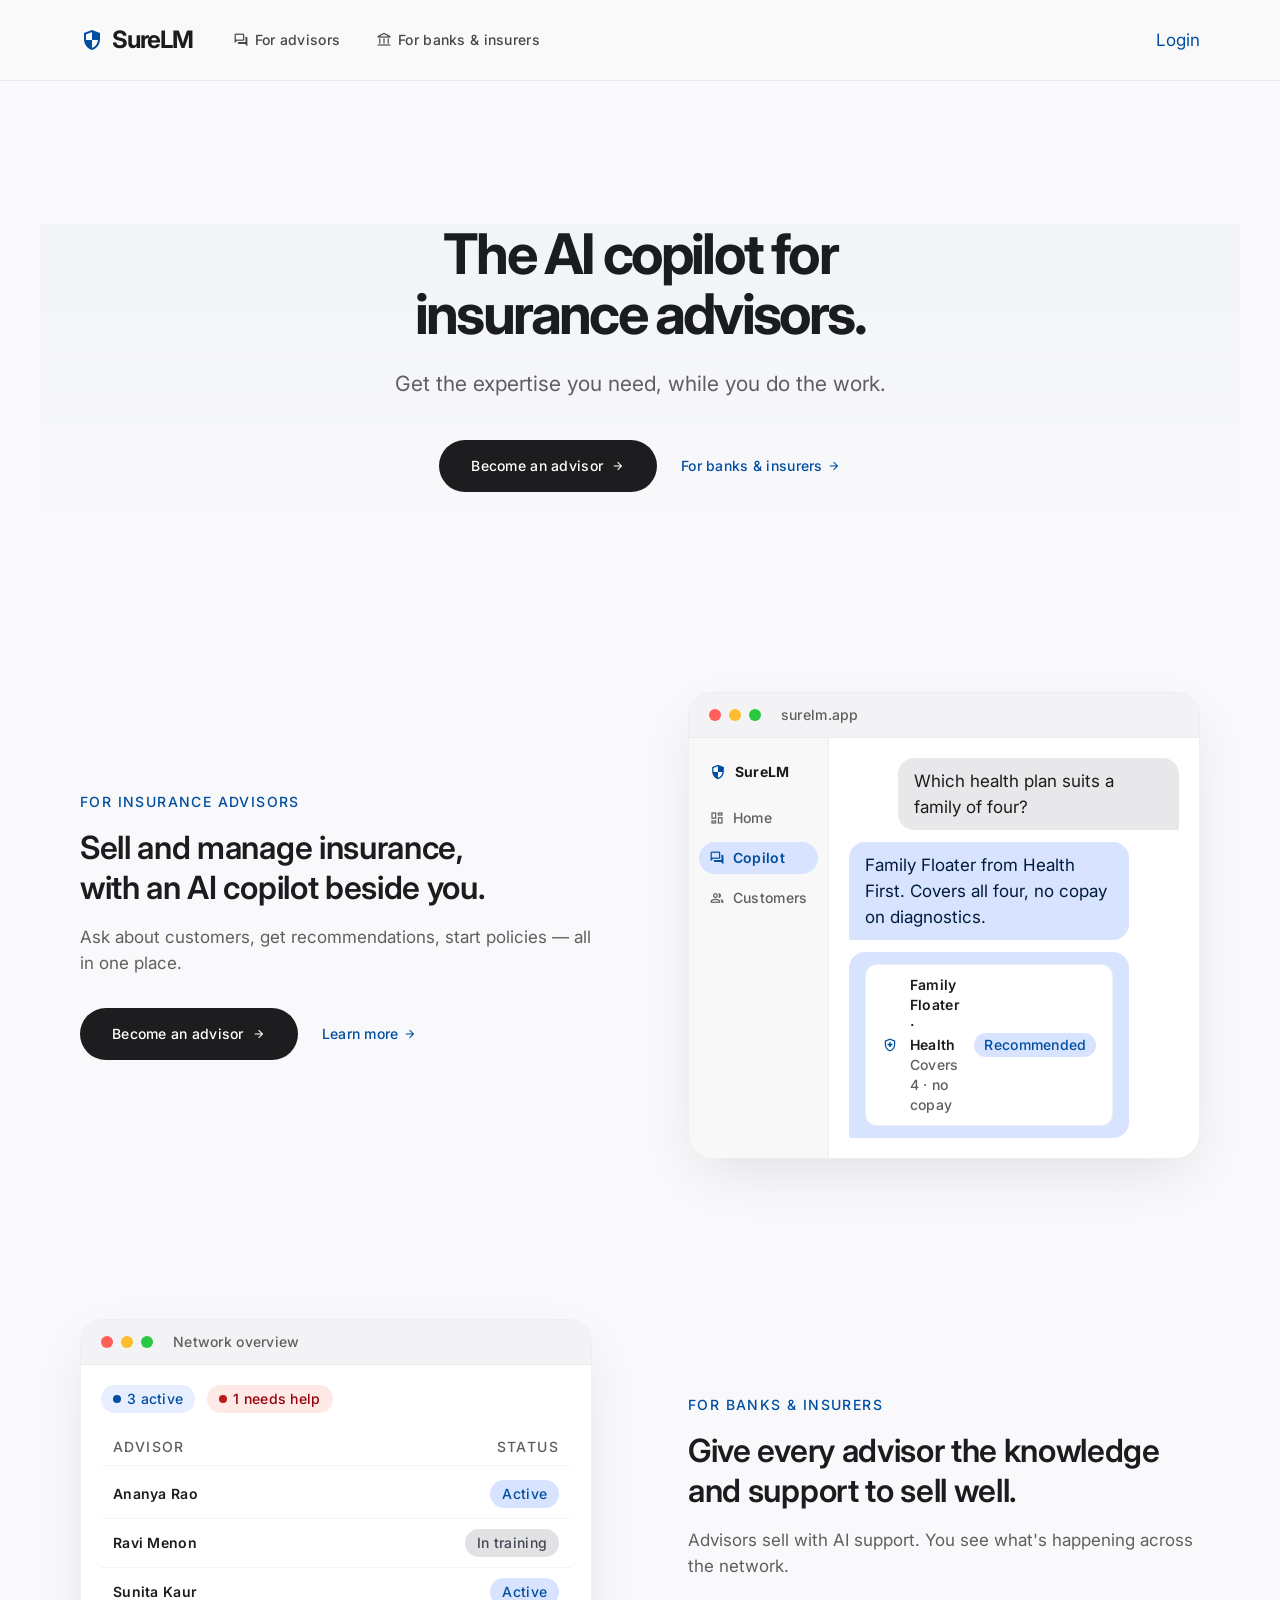
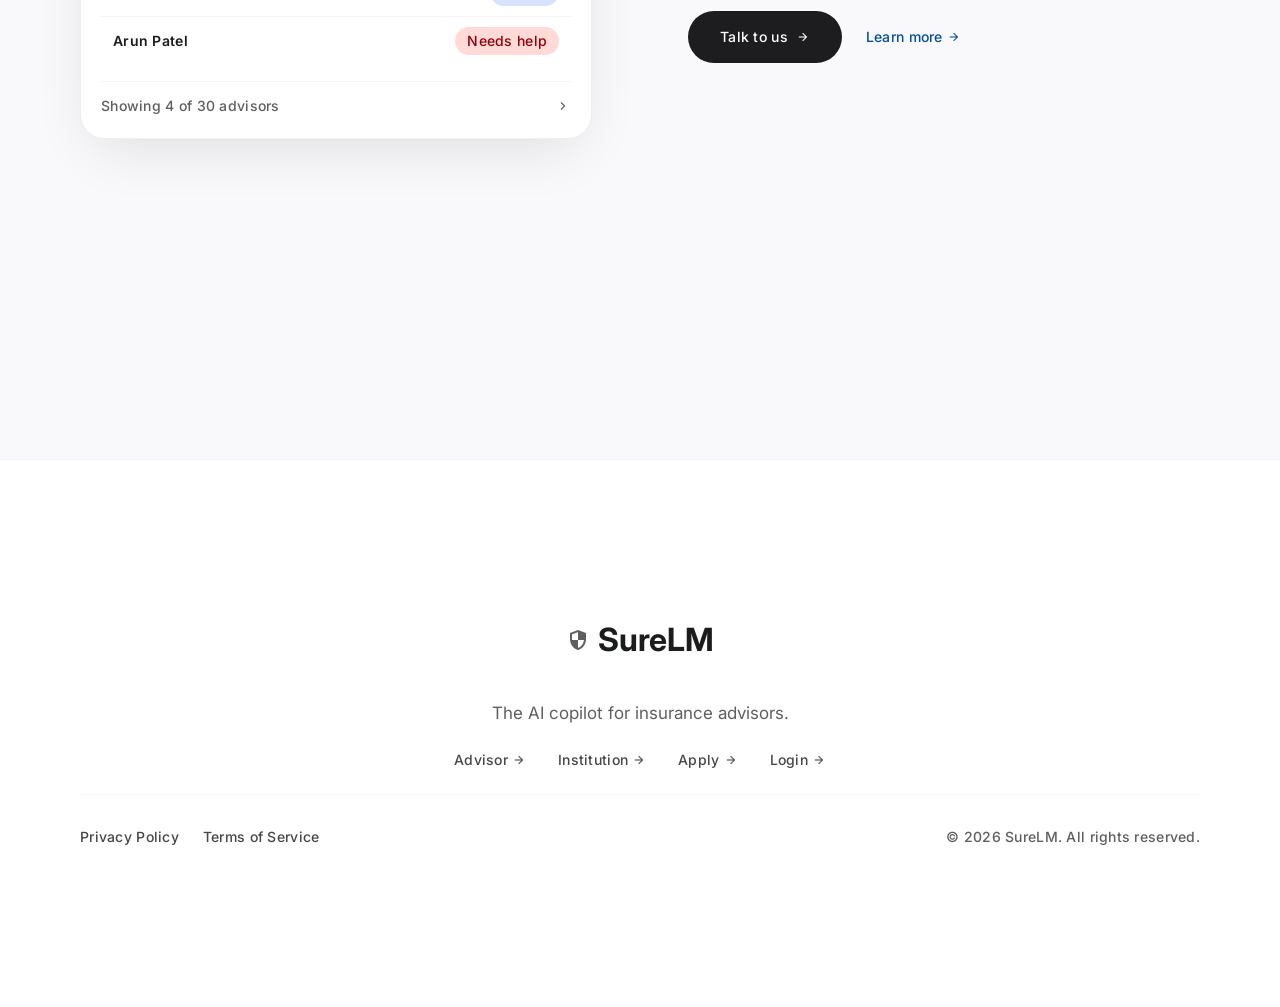
==== index.html @ 9211d06e "Add conversion, mobile nav, SEO, and accessibility improvements - Point Talk to us CTAs to mailto:co" ====
<!DOCTYPE html>

<html class="scroll-smooth" lang="en"><head>
<meta charset="utf-8"/>
<meta content="width=device-width, initial-scale=1.0" name="viewport"/>
<title>SureLM - The AI copilot for insurance advisors</title>
<meta name="description" content="SureLM is the AI copilot for insurance advisors. Get the expertise you need while you do the work."/>
<link rel="canonical" href="https://surelm.com/"/>
<link rel="icon" href="favicon.svg" type="image/svg+xml"/>
<link rel="preconnect" href="https://fonts.googleapis.com"/>
<link rel="preconnect" href="https://fonts.gstatic.com" crossorigin/>
<link href="https://fonts.googleapis.com/css2?family=Material+Symbols+Outlined:wght,FILL@100..700,0..1&amp;display=swap" rel="stylesheet"/>
<link href="https://fonts.googleapis.com/css2?family=Inter:wght@400;500;600;700&amp;display=swap" rel="stylesheet"/>
<link rel="stylesheet" href="assets/css/site.css"/>
<meta property="og:title" content="SureLM - The AI copilot for insurance advisors"/>
<meta property="og:description" content="SureLM is the AI copilot for insurance advisors. Get the expertise you need while you do the work."/>
<meta property="og:url" content="https://surelm.com/"/>
<meta property="og:type" content="website"/>
<meta property="og:site_name" content="SureLM"/>
<meta name="twitter:card" content="summary"/>
<meta name="twitter:title" content="SureLM - The AI copilot for insurance advisors"/>
<meta name="twitter:description" content="SureLM is the AI copilot for insurance advisors. Get the expertise you need while you do the work."/>
</head>
<body class="bg-surface text-on-surface antialiased overflow-x-hidden selection:bg-primary selection:text-white">
<a id="main" class="sr-only focus:not-sr-only focus:absolute focus:top-4 focus:left-4 focus:bg-white focus:px-4 focus:py-2 focus:rounded-full focus:z-50 focus:shadow-lg" href="#content">Skip to content</a>
<header class="fixed top-0 w-full z-50 bg-surface/80 backdrop-blur-md border-b border-outline-variant/30">
<div class="flex justify-between items-center h-20 px-margin-mobile md:px-margin-desktop max-w-container-max mx-auto">
<div class="flex items-center gap-6">
<div class="flex items-center gap-2">
<span class="material-symbols-outlined text-primary" data-icon="security" data-weight="fill" aria-hidden="true" focusable="false" style="font-variation-settings: 'FILL' 1;">security</span>
<span class="font-display-lg text-headline-lg-mobile tracking-tighter text-on-surface font-bold">SureLM</span>
</div>
<nav class="hidden sm:flex items-center gap-1" aria-label="Main">
<a class="font-label-md text-label-md text-on-secondary-fixed-variant hover:text-primary hover:bg-primary-fixed/50 rounded-full px-4 py-1.5 transition-all duration-300 flex items-center gap-1.5" href="advisor.html">
<span class="material-symbols-outlined text-base" data-icon="forum" aria-hidden="true" focusable="false">forum</span>
For advisors
</a>
<a class="font-label-md text-label-md text-on-secondary-fixed-variant hover:text-primary hover:bg-primary-fixed/50 rounded-full px-4 py-1.5 transition-all duration-300 flex items-center gap-1.5" href="institutions.html">
<span class="material-symbols-outlined text-base" data-icon="account_balance" aria-hidden="true" focusable="false">account_balance</span>
For banks &amp; insurers
</a>
</nav>
</div>
<div class="flex items-center gap-2">
<a class="font-body-md text-body-md text-primary hover:text-primary-container transition-colors duration-300 cursor-pointer active:opacity-70 transition-opacity" href="https://aiforbharat-six.vercel.app/sign-up">Login</a>
<button id="mobile-nav-toggle" type="button" aria-expanded="false" aria-controls="mobile-nav-panel" aria-label="Open menu" class="sm:hidden material-symbols-outlined text-on-surface p-2 hover:bg-surface-container rounded-full transition-colors">menu</button>
</div>
</div>
<nav id="mobile-nav-panel" class="hidden sm:hidden border-t border-outline-variant/30 bg-surface/95 backdrop-blur-md" aria-label="Main mobile">
<a class="flex items-center gap-2 px-margin-mobile py-4 font-label-md text-label-md text-on-surface hover:bg-surface-container" href="advisor.html">
<span class="material-symbols-outlined text-base" data-icon="forum" aria-hidden="true" focusable="false">forum</span>
For advisors
</a>
<a class="flex items-center gap-2 px-margin-mobile py-4 font-label-md text-label-md text-on-surface hover:bg-surface-container border-t border-outline-variant/20" href="institutions.html">
<span class="material-symbols-outlined text-base" data-icon="account_balance" aria-hidden="true" focusable="false">account_balance</span>
For banks &amp; insurers
</a>
</nav>
</header>
<main id="content" class="pt-32 pb-section-gap">
<!-- Hero Section -->
<section class="px-margin-mobile md:px-margin-desktop max-w-container-max mx-auto flex flex-col items-center text-center mt-12 md:mt-24 mb-section-gap bg-gradient-to-b from-primary/[0.03] to-transparent">
<h1 class="font-display-lg text-display-lg tracking-tighter text-on-surface max-w-[800px] mb-6 text-balance">The AI copilot for insurance advisors.</h1>
<p class="font-body-lg text-body-lg text-secondary max-w-[600px] mb-10 text-balance">Get the expertise you need, while you do the work.</p>
<div class="flex flex-col sm:flex-row items-center gap-6 mb-10 w-full justify-center">
<a class="bg-[#1D1D1F] text-white px-8 py-4 rounded-full font-label-md text-label-md transition-all duration-300 hover:bg-opacity-80 hover:-translate-y-0.5 hover:shadow-[0_12px_24px_-8px_rgba(0,0,0,0.3)] w-full sm:w-auto flex items-center justify-center gap-2" href="advisor.html">
Become an advisor
<span class="material-symbols-outlined text-sm" data-icon="arrow_forward" aria-hidden="true" focusable="false">arrow_forward</span>
</a>
<a class="text-primary font-label-md text-label-md hover:opacity-80 transition-opacity flex items-center gap-1 group" href="institutions.html">
For banks &amp; insurers
<span class="material-symbols-outlined text-sm group-hover:translate-x-1 transition-transform" data-icon="arrow_forward" aria-hidden="true" focusable="false">arrow_forward</span>
</a>
</div>
<div id="scroll-hint" class="chevron-bounce mt-4">
<span class="material-symbols-outlined text-outline text-2xl" data-icon="expand_more" aria-hidden="true" focusable="false">expand_more</span>
</div>
</section>
<!-- For Insurance Advisors Section -->
<section class="px-margin-mobile md:px-margin-desktop max-w-container-max mx-auto mb-section-gap reveal" id="advisors">
<div class="flex flex-col md:flex-row items-center gap-12 md:gap-24">
<div class="w-full md:w-1/2 order-2 md:order-1 flex flex-col items-start">
<span class="font-label-md text-label-md text-primary uppercase tracking-widest mb-4">For insurance advisors</span>
<h2 class="font-headline-lg-mobile md:font-headline-lg text-headline-lg-mobile md:text-headline-lg text-on-surface mb-4 text-balance">Sell and manage insurance, with an AI copilot beside you.</h2>
<p class="font-body-md text-body-md text-secondary mb-8">Ask about customers, get recommendations, start policies — all in one place.</p>
<div class="flex flex-col sm:flex-row items-center gap-6 w-full sm:w-auto">
<a class="bg-[#1D1D1F] text-white px-8 py-4 rounded-full font-label-md text-label-md transition-all duration-300 hover:bg-opacity-80 hover:-translate-y-0.5 hover:shadow-[0_12px_24px_-8px_rgba(0,0,0,0.3)] flex items-center justify-center gap-2 w-full sm:w-auto" href="advisor.html">
Become an advisor
<span class="material-symbols-outlined text-sm" data-icon="arrow_forward" aria-hidden="true" focusable="false">arrow_forward</span>
</a>
<a class="text-primary font-label-md text-label-md hover:opacity-80 transition-opacity flex items-center gap-1 group" href="advisor.html">
Learn more
<span class="material-symbols-outlined text-sm group-hover:translate-x-1 transition-transform" data-icon="arrow_forward" aria-hidden="true" focusable="false">arrow_forward</span>
</a>
</div>
</div>
<div class="w-full md:w-1/2 order-1 md:order-2 mockup-window rounded-3xl overflow-hidden border border-outline-variant/30 bg-white shadow-[0_20px_60px_-15px_rgba(0,0,0,0.12)]">
<div class="flex items-center gap-2 px-5 py-3 border-b border-outline-variant/20 bg-surface-container-low">
<span class="window-dot bg-[#ff5f57]"></span>
<span class="window-dot bg-[#febc2e]"></span>
<span class="window-dot bg-[#28c840]"></span>
<span class="ml-3 font-label-md text-label-md text-secondary">surelm.app</span>
</div>
<div class="grid md:grid-cols-[140px_1fr]">
<div class="hidden md:flex flex-col gap-5 p-5 border-r border-outline-variant/20 bg-surface-container-low/60">
<div class="flex items-center gap-2">
<span class="material-symbols-outlined text-primary text-lg" data-icon="security" data-weight="fill" aria-hidden="true" focusable="false" style="font-variation-settings: 'FILL' 1;">security</span>
<span class="font-label-md text-label-md font-bold text-on-surface text-sm">SureLM</span>
</div>
<div class="flex flex-col gap-3">
<a class="flex items-center gap-2 font-label-md text-label-md text-secondary" href="#"><span class="material-symbols-outlined text-base" data-icon="dashboard" aria-hidden="true" focusable="false">dashboard</span>Home</a>
<a class="flex items-center gap-2 font-label-md text-label-md text-primary font-semibold bg-primary-fixed rounded-full px-2.5 py-1 -mx-2.5" href="#"><span class="material-symbols-outlined text-base" data-icon="forum" aria-hidden="true" focusable="false">forum</span>Copilot</a>
<a class="flex items-center gap-2 font-label-md text-label-md text-secondary" href="#"><span class="material-symbols-outlined text-base" data-icon="group" aria-hidden="true" focusable="false">group</span>Customers</a>
</div>
</div>
<div class="p-5">
<div class="flex justify-end mb-3">
<div class="bg-surface-container-high rounded-2xl rounded-br-sm px-4 py-2.5 text-body-md text-on-surface max-w-[85%]">Which health plan suits a family of four?</div>
</div>
<div class="flex justify-start mb-3" id="ai-typing">
<div class="bg-primary-fixed rounded-2xl rounded-bl-sm px-4 py-3 flex items-center gap-1.5">
<span class="typing-dot w-2 h-2 rounded-full bg-primary"></span>
<span class="typing-dot w-2 h-2 rounded-full bg-primary"></span>
<span class="typing-dot w-2 h-2 rounded-full bg-primary"></span>
</div>
</div>
<div class="flex justify-start" id="ai-response" style="opacity: 0; transform: translateY(6px);">
<div class="bg-primary-fixed rounded-2xl rounded-bl-sm px-4 py-2.5 text-body-md text-on-primary-fixed max-w-[85%]">Family Floater from Health First. Covers all four, no copay on diagnostics.</div>
</div>
<div class="flex justify-start mt-3" id="ai-card" style="opacity: 0; transform: translateY(6px);">
<div class="bg-primary-fixed rounded-2xl rounded-bl-sm px-4 py-3 max-w-[85%]">
<div class="flex items-center justify-between gap-3 bg-white rounded-xl border border-outline-variant/30 px-4 py-2.5">
<div class="flex items-center gap-3">
<span class="material-symbols-outlined text-primary text-base" data-icon="health_and_safety" aria-hidden="true" focusable="false">health_and_safety</span>
<div>
<p class="font-label-md text-label-md font-semibold text-on-surface">Family Floater · Health</p>
<p class="font-label-md text-label-md text-secondary">Covers 4 · no copay</p>
</div>
</div>
<span class="font-label-md text-label-md bg-primary-fixed text-primary rounded-full px-2.5 py-0.5">Recommended</span>
</div>
</div>
</div>
</div>
</div>
</div>
</div>
</section>
<!-- For Banks & Insurers Section -->
<section class="px-margin-mobile md:px-margin-desktop max-w-container-max mx-auto mb-section-gap reveal" id="institutions">
<div class="flex flex-col md:flex-row items-center gap-12 md:gap-24">
<div class="w-full md:w-1/2 order-1 mockup-window rounded-3xl overflow-hidden border border-outline-variant/30 bg-white shadow-[0_20px_60px_-15px_rgba(0,0,0,0.12)]">
<div class="flex items-center gap-2 px-5 py-3 border-b border-outline-variant/20 bg-surface-container-low">
<span class="window-dot bg-[#ff5f57]"></span>
<span class="window-dot bg-[#febc2e]"></span>
<span class="window-dot bg-[#28c840]"></span>
<span class="ml-3 font-label-md text-label-md text-secondary">Network overview</span>
</div>
<div class="p-5">
<div class="flex items-center justify-between mb-4">
<div class="flex items-center gap-3">
<div class="flex items-center gap-1.5 bg-primary-fixed/60 rounded-full px-3 py-1">
<span class="w-2 h-2 rounded-full bg-primary"></span>
<span class="font-label-md text-label-md text-primary font-medium">3 active</span>
</div>
<div class="flex items-center gap-1.5 bg-error-container/60 rounded-full px-3 py-1">
<span class="w-2 h-2 rounded-full bg-error pulse-badge"></span>
<span class="font-label-md text-label-md text-on-error-container font-medium">1 needs help</span>
</div>
</div>
</div>
<div class="grid grid-cols-[1fr_auto] gap-4 px-3 py-2 border-b border-outline-variant/20 mb-1">
<span class="font-label-md text-label-md text-secondary uppercase tracking-widest">Advisor</span>
<span class="font-label-md text-label-md text-secondary uppercase tracking-widest">Status</span>
</div>
<div class="divide-y divide-outline-variant/20">
<div class="grid grid-cols-[1fr_auto] gap-4 px-3 py-2.5 items-center">
<p class="font-label-md text-label-md font-semibold text-on-surface">Ananya Rao</p>
<span class="font-label-md text-label-md bg-primary-fixed text-primary rounded-full px-3 py-1">Active</span>
</div>
<div class="grid grid-cols-[1fr_auto] gap-4 px-3 py-2.5 items-center">
<p class="font-label-md text-label-md font-semibold text-on-surface">Ravi Menon</p>
<span class="font-label-md text-label-md bg-surface-container-highest text-on-surface-variant rounded-full px-3 py-1">In training</span>
</div>
<div class="grid grid-cols-[1fr_auto] gap-4 px-3 py-2.5 items-center">
<p class="font-label-md text-label-md font-semibold text-on-surface">Sunita Kaur</p>
<span class="font-label-md text-label-md bg-primary-fixed text-primary rounded-full px-3 py-1">Active</span>
</div>
<div class="grid grid-cols-[1fr_auto] gap-4 px-3 py-2.5 items-center">
<p class="font-label-md text-label-md font-semibold text-on-surface">Arun Patel</p>
<span class="font-label-md text-label-md bg-error-container text-on-error-container rounded-full px-3 py-1 pulse-badge">Needs help</span>
</div>
</div>
<div class="flex items-center justify-between mt-4 pt-3 border-t border-outline-variant/20">
<span class="font-label-md text-label-md text-secondary">Showing 4 of 30 advisors</span>
<span class="material-symbols-outlined text-secondary text-base" data-icon="chevron_right" aria-hidden="true" focusable="false">chevron_right</span>
</div>
</div>
</div>
<div class="w-full md:w-1/2 order-2 flex flex-col items-start">
<span class="font-label-md text-label-md text-primary uppercase tracking-widest mb-4">For banks &amp; insurers</span>
<h2 class="font-headline-lg-mobile md:font-headline-lg text-headline-lg-mobile md:text-headline-lg text-on-surface mb-4 text-balance">Give every advisor the knowledge and support to sell well.</h2>
<p class="font-body-md text-body-md text-secondary mb-8">Advisors sell with AI support. You see what's happening across the network.</p>
<div class="flex flex-col sm:flex-row items-center gap-6 w-full sm:w-auto">
<a class="bg-[#1D1D1F] text-white px-8 py-4 rounded-full font-label-md text-label-md transition-all duration-300 hover:bg-opacity-80 hover:-translate-y-0.5 hover:shadow-[0_12px_24px_-8px_rgba(0,0,0,0.3)] flex items-center justify-center gap-2 w-full sm:w-auto" href="mailto:contact@surelm.com?subject=I%27d%20like%20to%20talk%20about%20SureLM">
Talk to us
<span class="material-symbols-outlined text-sm" data-icon="arrow_forward" aria-hidden="true" focusable="false">arrow_forward</span>
</a>
<a class="text-primary font-label-md text-label-md hover:opacity-80 transition-opacity flex items-center gap-1 group" href="institutions.html">
Learn more
<span class="material-symbols-outlined text-sm group-hover:translate-x-1 transition-transform" data-icon="arrow_forward" aria-hidden="true" focusable="false">arrow_forward</span>
</a>
</div>
</div>
</div>
</section>
</main>
<footer class="w-full py-section-gap border-t border-outline-variant/20 bg-surface-container-lowest">
<div class="flex flex-col items-center justify-center space-y-gutter px-margin-mobile md:px-margin-desktop w-full max-w-container-max mx-auto">
<div class="flex items-center gap-2 mb-4">
<span class="material-symbols-outlined text-secondary" data-icon="security" data-weight="fill" aria-hidden="true" focusable="false" style="font-variation-settings: 'FILL' 1;">security</span>
<span class="font-headline-lg text-headline-lg font-bold text-on-surface">SureLM</span>
</div>
<p class="font-body-md text-body-md text-secondary text-center max-w-md mb-10">The AI copilot for insurance advisors.</p>
<nav class="flex flex-col md:flex-row items-center gap-8 mb-16" aria-label="Footer">
<a class="font-label-md text-label-md text-on-secondary-fixed-variant hover:text-primary transition-all cursor-pointer flex items-center gap-1 group" href="advisor.html">
Advisor
<span class="material-symbols-outlined text-sm group-hover:translate-x-1 transition-transform" data-icon="arrow_forward" aria-hidden="true" focusable="false">arrow_forward</span>
</a>
<a class="font-label-md text-label-md text-on-secondary-fixed-variant hover:text-primary transition-all cursor-pointer flex items-center gap-1 group" href="institutions.html">
Institution
<span class="material-symbols-outlined text-sm group-hover:translate-x-1 transition-transform" data-icon="arrow_forward" aria-hidden="true" focusable="false">arrow_forward</span>
</a>
<a class="font-label-md text-label-md text-on-secondary-fixed-variant hover:text-primary transition-all cursor-pointer flex items-center gap-1 group" href="http://apply.surelm.com">
Apply
<span class="material-symbols-outlined text-sm group-hover:translate-x-1 transition-transform" data-icon="arrow_forward" aria-hidden="true" focusable="false">arrow_forward</span>
</a>
<a class="font-label-md text-label-md text-on-secondary-fixed-variant hover:text-primary transition-all cursor-pointer flex items-center gap-1 group" href="https://aiforbharat-six.vercel.app/sign-up">
Login
<span class="material-symbols-outlined text-sm group-hover:translate-x-1 transition-transform" data-icon="arrow_forward" aria-hidden="true" focusable="false">arrow_forward</span>
</a>
</nav>
<div class="flex flex-col md:flex-row items-center justify-between w-full pt-8 border-t border-outline-variant/10 gap-4">
<div class="flex flex-wrap justify-center gap-6">
<a class="font-label-md text-label-md text-on-secondary-fixed-variant hover:text-primary transition-all" href="privacy.html">Privacy Policy</a>
<a class="font-label-md text-label-md text-on-secondary-fixed-variant hover:text-primary transition-all" href="terms.html">Terms of Service</a>
</div>
<p class="font-label-md text-label-md text-secondary">© 2026 SureLM. All rights reserved.</p>
</div>
</div>
</footer>
<script>
(function(){
  /* Scroll-reveal: fade in sections as they enter the viewport */
  var reveals = document.querySelectorAll('.reveal');
  if (reveals.length && 'IntersectionObserver' in window) {
    var io = new IntersectionObserver(function(entries) {
      entries.forEach(function(e) {
        if (e.isIntersecting) {
          e.target.classList.add('visible');
          io.unobserve(e.target);
        }
      });
    }, { threshold: 0.15 });
    reveals.forEach(function(el) { io.observe(el); });
  } else {
    reveals.forEach(function(el) { el.classList.add('visible'); });
  }

  /* Typing dots → response reveal on advisor mockup */
  var typing = document.getElementById('ai-typing');
  var response = document.getElementById('ai-response');
  var card = document.getElementById('ai-card');
  if (typing && response) {
    setTimeout(function() {
      typing.style.transition = 'opacity 0.3s ease';
      typing.style.opacity = '0';
      setTimeout(function() {
        typing.style.display = 'none';
        response.style.transition = 'opacity 0.5s ease, transform 0.5s ease';
        response.style.opacity = '1';
        response.style.transform = 'translateY(0)';
        if (card) {
          setTimeout(function() {
            card.style.transition = 'opacity 0.5s ease, transform 0.5s ease';
            card.style.opacity = '1';
            card.style.transform = 'translateY(0)';
          }, 250);
        }
      }, 300);
    }, 1800);
  }

  /* Hide scroll chevron once user scrolls past hero */
  var hint = document.getElementById('scroll-hint');
  if (hint && 'IntersectionObserver' in window) {
    var heroObs = new IntersectionObserver(function(entries) {
      if (!entries[0].isIntersecting) {
        hint.style.transition = 'opacity 0.4s ease';
        hint.style.opacity = '0';
        setTimeout(function() { hint.style.display = 'none'; }, 400);
        heroObs.disconnect();
      }
    }, { threshold: 0.1 });
    var hero = hint.closest('section');
    if (hero) heroObs.observe(hero);
  }

  /* Scroll-compressed gaps: sections pull closer as you scroll past */
  var compressSections = document.querySelectorAll('main > section');
  var COMPRESS_MIN = 100;
  var COMPRESS_MAX = 160;

  function updateCompression() {
    var vh = window.innerHeight;
    for (var i = 0; i < compressSections.length; i++) {
      var section = compressSections[i];
      if (!section.nextElementSibling) continue;
      var rect = section.getBoundingClientRect();
      var scrolledPast = Math.max(0, -rect.top);
      var progress = Math.min(1, scrolledPast / section.offsetHeight);
      var margin = COMPRESS_MAX - (progress * (COMPRESS_MAX - COMPRESS_MIN));
      section.style.marginBottom = margin + 'px';
    }
  }

  var compressionTicking = false;
  window.addEventListener('scroll', function() {
    if (!compressionTicking) {
      requestAnimationFrame(function() {
        updateCompression();
        compressionTicking = false;
      });
      compressionTicking = true;
    }
  }, { passive: true });
  updateCompression();
})();
</script>
<script src="assets/js/main.js"></script>
</body></html>
---- assets/css/site.css ----
*,:after,:before{--tw-border-spacing-x:0;--tw-border-spacing-y:0;--tw-translate-x:0;--tw-translate-y:0;--tw-rotate:0;--tw-skew-x:0;--tw-skew-y:0;--tw-scale-x:1;--tw-scale-y:1;--tw-pan-x: ;--tw-pan-y: ;--tw-pinch-zoom: ;--tw-scroll-snap-strictness:proximity;--tw-gradient-from-position: ;--tw-gradient-via-position: ;--tw-gradient-to-position: ;--tw-ordinal: ;--tw-slashed-zero: ;--tw-numeric-figure: ;--tw-numeric-spacing: ;--tw-numeric-fraction: ;--tw-ring-inset: ;--tw-ring-offset-width:0px;--tw-ring-offset-color:#fff;--tw-ring-color:rgba(59,130,246,.5);--tw-ring-offset-shadow:0 0 #0000;--tw-ring-shadow:0 0 #0000;--tw-shadow:0 0 #0000;--tw-shadow-colored:0 0 #0000;--tw-blur: ;--tw-brightness: ;--tw-contrast: ;--tw-grayscale: ;--tw-hue-rotate: ;--tw-invert: ;--tw-saturate: ;--tw-sepia: ;--tw-drop-shadow: ;--tw-backdrop-blur: ;--tw-backdrop-brightness: ;--tw-backdrop-contrast: ;--tw-backdrop-grayscale: ;--tw-backdrop-hue-rotate: ;--tw-backdrop-invert: ;--tw-backdrop-opacity: ;--tw-backdrop-saturate: ;--tw-backdrop-sepia: ;--tw-contain-size: ;--tw-contain-layout: ;--tw-contain-paint: ;--tw-contain-style: }::backdrop{--tw-border-spacing-x:0;--tw-border-spacing-y:0;--tw-translate-x:0;--tw-translate-y:0;--tw-rotate:0;--tw-skew-x:0;--tw-skew-y:0;--tw-scale-x:1;--tw-scale-y:1;--tw-pan-x: ;--tw-pan-y: ;--tw-pinch-zoom: ;--tw-scroll-snap-strictness:proximity;--tw-gradient-from-position: ;--tw-gradient-via-position: ;--tw-gradient-to-position: ;--tw-ordinal: ;--tw-slashed-zero: ;--tw-numeric-figure: ;--tw-numeric-spacing: ;--tw-numeric-fraction: ;--tw-ring-inset: ;--tw-ring-offset-width:0px;--tw-ring-offset-color:#fff;--tw-ring-color:rgba(59,130,246,.5);--tw-ring-offset-shadow:0 0 #0000;--tw-ring-shadow:0 0 #0000;--tw-shadow:0 0 #0000;--tw-shadow-colored:0 0 #0000;--tw-blur: ;--tw-brightness: ;--tw-contrast: ;--tw-grayscale: ;--tw-hue-rotate: ;--tw-invert: ;--tw-saturate: ;--tw-sepia: ;--tw-drop-shadow: ;--tw-backdrop-blur: ;--tw-backdrop-brightness: ;--tw-backdrop-contrast: ;--tw-backdrop-grayscale: ;--tw-backdrop-hue-rotate: ;--tw-backdrop-invert: ;--tw-backdrop-opacity: ;--tw-backdrop-saturate: ;--tw-backdrop-sepia: ;--tw-contain-size: ;--tw-contain-layout: ;--tw-contain-paint: ;--tw-contain-style: }/*! tailwindcss v3.4.19 | MIT License | https://tailwindcss.com*/*,:after,:before{box-sizing:border-box;border:0 solid #e5e7eb}:after,:before{--tw-content:""}:host,html{line-height:1.5;-webkit-text-size-adjust:100%;-moz-tab-size:4;-o-tab-size:4;tab-size:4;font-family:ui-sans-serif,system-ui,sans-serif,Apple Color Emoji,Segoe UI Emoji,Segoe UI Symbol,Noto Color Emoji;font-feature-settings:normal;font-variation-settings:normal;-webkit-tap-highlight-color:transparent}body{margin:0;line-height:inherit}hr{height:0;color:inherit;border-top-width:1px}abbr:where([title]){-webkit-text-decoration:underline dotted;text-decoration:underline dotted}h1,h2,h3,h4,h5,h6{font-size:inherit;font-weight:inherit}a{color:inherit;text-decoration:inherit}b,strong{font-weight:bolder}code,kbd,pre,samp{font-family:ui-monospace,SFMono-Regular,Menlo,Monaco,Consolas,Liberation Mono,Courier New,monospace;font-feature-settings:normal;font-variation-settings:normal;font-size:1em}small{font-size:80%}sub,sup{font-size:75%;line-height:0;position:relative;vertical-align:baseline}sub{bottom:-.25em}sup{top:-.5em}table{text-indent:0;border-color:inherit;border-collapse:collapse}button,input,optgroup,select,textarea{font-family:inherit;font-feature-settings:inherit;font-variation-settings:inherit;font-size:100%;font-weight:inherit;line-height:inherit;letter-spacing:inherit;color:inherit;margin:0;padding:0}button,select{text-transform:none}button,input:where([type=button]),input:where([type=reset]),input:where([type=submit]){-webkit-appearance:button;background-color:transparent;background-image:none}:-moz-focusring{outline:auto}:-moz-ui-invalid{box-shadow:none}progress{vertical-align:baseline}::-webkit-inner-spin-button,::-webkit-outer-spin-button{height:auto}[type=search]{-webkit-appearance:textfield;outline-offset:-2px}::-webkit-search-decoration{-webkit-appearance:none}::-webkit-file-upload-button{-webkit-appearance:button;font:inherit}summary{display:list-item}blockquote,dd,dl,figure,h1,h2,h3,h4,h5,h6,hr,p,pre{margin:0}fieldset{margin:0}fieldset,legend{padding:0}menu,ol,ul{list-style:none;margin:0;padding:0}dialog{padding:0}textarea{resize:vertical}input::-moz-placeholder,textarea::-moz-placeholder{opacity:1;color:#9ca3af}input::placeholder,textarea::placeholder{opacity:1;color:#9ca3af}[role=button],button{cursor:pointer}:disabled{cursor:default}audio,canvas,embed,iframe,img,object,svg,video{display:block;vertical-align:middle}img,video{max-width:100%;height:auto}[hidden]:where(:not([hidden=until-found])){display:none}.sr-only{position:absolute;width:1px;height:1px;padding:0;margin:-1px;overflow:hidden;clip:rect(0,0,0,0);white-space:nowrap;border-width:0}.visible{visibility:visible}.fixed{position:fixed}.absolute{position:absolute}.relative{position:relative}.left-\[10\%\]{left:10%}.left-\[8\%\]{left:8%}.right-\[10\%\]{right:10%}.right-\[8\%\]{right:8%}.top-0{top:0}.top-\[5px\]{top:5px}.z-10{z-index:10}.z-50{z-index:50}.order-1{order:1}.order-2{order:2}.-mx-2\.5{margin-left:-.625rem;margin-right:-.625rem}.-mx-3{margin-left:-.75rem;margin-right:-.75rem}.mx-auto{margin-left:auto;margin-right:auto}.mb-1{margin-bottom:.25rem}.mb-10{margin-bottom:2.5rem}.mb-12{margin-bottom:3rem}.mb-14{margin-bottom:3.5rem}.mb-16{margin-bottom:4rem}.mb-2{margin-bottom:.5rem}.mb-3{margin-bottom:.75rem}.mb-4{margin-bottom:1rem}.mb-5{margin-bottom:1.25rem}.mb-6{margin-bottom:1.5rem}.mb-8{margin-bottom:2rem}.mb-section-gap{margin-bottom:160px}.ml-3{margin-left:.75rem}.ml-auto{margin-left:auto}.mt-12{margin-top:3rem}.mt-3{margin-top:.75rem}.mt-4{margin-top:1rem}.mt-section-gap{margin-top:160px}.inline-block{display:inline-block}.flex{display:flex}.grid{display:grid}.hidden{display:none}.h-11{height:2.75rem}.h-14{height:3.5rem}.h-2{height:.5rem}.h-2\.5{height:.625rem}.h-20{height:5rem}.h-px{height:1px}.w-11{width:2.75rem}.w-14{width:3.5rem}.w-2{width:.5rem}.w-2\.5{width:.625rem}.w-20{width:5rem}.w-full{width:100%}.min-w-0{min-width:0}.max-w-2xl{max-width:42rem}.max-w-3xl{max-width:48rem}.max-w-4xl{max-width:56rem}.max-w-5xl{max-width:64rem}.max-w-\[560px\]{max-width:560px}.max-w-\[600px\]{max-width:600px}.max-w-\[620px\]{max-width:620px}.max-w-\[760px\]{max-width:760px}.max-w-\[800px\]{max-width:800px}.max-w-\[85\%\]{max-width:85%}.max-w-\[90\%\]{max-width:90%}.max-w-\[95\%\]{max-width:95%}.max-w-container-max{max-width:1200px}.max-w-full{max-width:100%}.max-w-lg{max-width:32rem}.max-w-md{max-width:28rem}.max-w-xl{max-width:36rem}.shrink-0{flex-shrink:0}.rotate-90{--tw-rotate:90deg}.rotate-90,.transform{transform:translate(var(--tw-translate-x),var(--tw-translate-y)) rotate(var(--tw-rotate)) skewX(var(--tw-skew-x)) skewY(var(--tw-skew-y)) scaleX(var(--tw-scale-x)) scaleY(var(--tw-scale-y))}.cursor-pointer{cursor:pointer}.scroll-mt-32{scroll-margin-top:8rem}.grid-cols-1{grid-template-columns:repeat(1,minmax(0,1fr))}.grid-cols-2{grid-template-columns:repeat(2,minmax(0,1fr))}.grid-cols-\[1fr_auto\]{grid-template-columns:1fr auto}.grid-cols-\[1fr_auto_auto\]{grid-template-columns:1fr auto auto}.flex-col{flex-direction:column}.flex-wrap{flex-wrap:wrap}.items-start{align-items:flex-start}.items-center{align-items:center}.justify-start{justify-content:flex-start}.justify-end{justify-content:flex-end}.justify-center{justify-content:center}.justify-between{justify-content:space-between}.gap-1{gap:.25rem}.gap-1\.5{gap:.375rem}.gap-12{gap:3rem}.gap-2{gap:.5rem}.gap-3{gap:.75rem}.gap-4{gap:1rem}.gap-5{gap:1.25rem}.gap-6{gap:1.5rem}.gap-8{gap:2rem}.space-y-2>:not([hidden])~:not([hidden]){--tw-space-y-reverse:0;margin-top:calc(.5rem*(1 - var(--tw-space-y-reverse)));margin-bottom:calc(.5rem*var(--tw-space-y-reverse))}.space-y-3>:not([hidden])~:not([hidden]){--tw-space-y-reverse:0;margin-top:calc(.75rem*(1 - var(--tw-space-y-reverse)));margin-bottom:calc(.75rem*var(--tw-space-y-reverse))}.space-y-4>:not([hidden])~:not([hidden]){--tw-space-y-reverse:0;margin-top:calc(1rem*(1 - var(--tw-space-y-reverse)));margin-bottom:calc(1rem*var(--tw-space-y-reverse))}.space-y-5>:not([hidden])~:not([hidden]){--tw-space-y-reverse:0;margin-top:calc(1.25rem*(1 - var(--tw-space-y-reverse)));margin-bottom:calc(1.25rem*var(--tw-space-y-reverse))}.space-y-gutter>:not([hidden])~:not([hidden]){--tw-space-y-reverse:0;margin-top:calc(24px*(1 - var(--tw-space-y-reverse)));margin-bottom:calc(24px*var(--tw-space-y-reverse))}.divide-y>:not([hidden])~:not([hidden]){--tw-divide-y-reverse:0;border-top-width:calc(1px*(1 - var(--tw-divide-y-reverse)));border-bottom-width:calc(1px*var(--tw-divide-y-reverse))}.divide-outline-variant\/20>:not([hidden])~:not([hidden]){border-color:rgba(193,198,213,.2)}.overflow-hidden{overflow:hidden}.overflow-x-hidden{overflow-x:hidden}.scroll-smooth{scroll-behavior:smooth}.truncate{overflow:hidden;text-overflow:ellipsis;white-space:nowrap}.text-balance{text-wrap:balance}.rounded-2xl{border-radius:1rem}.rounded-3xl{border-radius:1.5rem}.rounded-full{border-radius:9999px}.rounded-xl{border-radius:.75rem}.rounded-bl-sm{border-bottom-left-radius:.125rem}.rounded-br-sm{border-bottom-right-radius:.125rem}.rounded-tl-sm{border-top-left-radius:.125rem}.rounded-tr-sm{border-top-right-radius:.125rem}.border{border-width:1px}.border-b{border-bottom-width:1px}.border-r{border-right-width:1px}.border-t{border-top-width:1px}.border-outline-variant\/10{border-color:rgba(193,198,213,.1)}.border-outline-variant\/20{border-color:rgba(193,198,213,.2)}.border-outline-variant\/30{border-color:rgba(193,198,213,.3)}.border-primary-fixed-dim{--tw-border-opacity:1;border-color:rgb(170 199 255/var(--tw-border-opacity,1))}.bg-\[\#1D1D1F\]{--tw-bg-opacity:1;background-color:rgb(29 29 31/var(--tw-bg-opacity,1))}.bg-\[\#28c840\]{--tw-bg-opacity:1;background-color:rgb(40 200 64/var(--tw-bg-opacity,1))}.bg-\[\#febc2e\]{--tw-bg-opacity:1;background-color:rgb(254 188 46/var(--tw-bg-opacity,1))}.bg-\[\#ff5f57\]{--tw-bg-opacity:1;background-color:rgb(255 95 87/var(--tw-bg-opacity,1))}.bg-error{--tw-bg-opacity:1;background-color:rgb(186 26 26/var(--tw-bg-opacity,1))}.bg-error-container{--tw-bg-opacity:1;background-color:rgb(255 218 214/var(--tw-bg-opacity,1))}.bg-error-container\/60{background-color:hsla(6,100%,92%,.6)}.bg-outline-variant\/40{background-color:rgba(193,198,213,.4)}.bg-primary{--tw-bg-opacity:1;background-color:rgb(0 78 159/var(--tw-bg-opacity,1))}.bg-primary-fixed{--tw-bg-opacity:1;background-color:rgb(215 227 255/var(--tw-bg-opacity,1))}.bg-primary-fixed\/50{background-color:rgba(215,227,255,.5)}.bg-primary-fixed\/60{background-color:rgba(215,227,255,.6)}.bg-surface{--tw-bg-opacity:1;background-color:rgb(249 249 251/var(--tw-bg-opacity,1))}.bg-surface-container{--tw-bg-opacity:1;background-color:rgb(238 238 240/var(--tw-bg-opacity,1))}.bg-surface-container-high{--tw-bg-opacity:1;background-color:rgb(232 232 234/var(--tw-bg-opacity,1))}.bg-surface-container-highest{--tw-bg-opacity:1;background-color:rgb(226 226 228/var(--tw-bg-opacity,1))}.bg-surface-container-low{--tw-bg-opacity:1;background-color:rgb(243 243 245/var(--tw-bg-opacity,1))}.bg-surface-container-low\/60{background-color:hsla(240,9%,96%,.6)}.bg-surface-container-lowest{--tw-bg-opacity:1;background-color:rgb(255 255 255/var(--tw-bg-opacity,1))}.bg-surface\/80{background-color:rgba(249,249,251,.8)}.bg-surface\/95{background-color:rgba(249,249,251,.95)}.bg-white{--tw-bg-opacity:1;background-color:rgb(255 255 255/var(--tw-bg-opacity,1))}.bg-gradient-to-b{background-image:linear-gradient(to bottom,var(--tw-gradient-stops))}.from-primary\/\[0\.03\]{--tw-gradient-from:rgba(0,78,159,.03) var(--tw-gradient-from-position);--tw-gradient-to:rgba(0,78,159,0) var(--tw-gradient-to-position);--tw-gradient-stops:var(--tw-gradient-from),var(--tw-gradient-to)}.to-transparent{--tw-gradient-to:transparent var(--tw-gradient-to-position)}.p-1\.5{padding:.375rem}.p-10{padding:2.5rem}.p-2{padding:.5rem}.p-4{padding:1rem}.p-5{padding:1.25rem}.p-6{padding:1.5rem}.px-10{padding-left:2.5rem;padding-right:2.5rem}.px-2\.5{padding-left:.625rem;padding-right:.625rem}.px-3{padding-left:.75rem;padding-right:.75rem}.px-4{padding-left:1rem;padding-right:1rem}.px-5{padding-left:1.25rem;padding-right:1.25rem}.px-6{padding-left:1.5rem;padding-right:1.5rem}.px-8{padding-left:2rem;padding-right:2rem}.px-margin-mobile{padding-left:20px;padding-right:20px}.py-0\.5{padding-top:.125rem;padding-bottom:.125rem}.py-1{padding-top:.25rem;padding-bottom:.25rem}.py-1\.5{padding-top:.375rem;padding-bottom:.375rem}.py-2{padding-top:.5rem;padding-bottom:.5rem}.py-2\.5{padding-top:.625rem;padding-bottom:.625rem}.py-20{padding-top:5rem;padding-bottom:5rem}.py-3{padding-top:.75rem;padding-bottom:.75rem}.py-3\.5{padding-top:.875rem;padding-bottom:.875rem}.py-4{padding-top:1rem;padding-bottom:1rem}.py-section-gap{padding-top:160px}.pb-section-gap,.py-section-gap{padding-bottom:160px}.pl-3{padding-left:.75rem}.pl-4{padding-left:1rem}.pr-2{padding-right:.5rem}.pt-3{padding-top:.75rem}.pt-32{padding-top:8rem}.pt-8{padding-top:2rem}.text-left{text-align:left}.text-center{text-align:center}.text-right{text-align:right}.font-body-lg,.font-body-md,.font-display-lg,.font-headline-lg,.font-headline-lg-mobile,.font-label-md{font-family:Inter}.text-2xl{font-size:1.5rem;line-height:2rem}.text-3xl{font-size:1.875rem;line-height:2.25rem}.text-base{font-size:1rem;line-height:1.5rem}.text-body-lg{font-size:21px;line-height:32px}.text-body-lg,.text-body-md{letter-spacing:0;font-weight:400}.text-body-md{font-size:17px;line-height:26px}.text-display-lg{font-size:56px;line-height:60px;letter-spacing:-.01em;font-weight:700}.text-headline-lg{font-size:32px;line-height:40px;letter-spacing:-.01em;font-weight:600}.text-headline-lg-mobile{font-size:24px;line-height:30px;letter-spacing:0;font-weight:600}.text-label-md{font-size:14px;line-height:20px;letter-spacing:.02em;font-weight:500}.text-lg{font-size:1.125rem;line-height:1.75rem}.text-sm{font-size:.875rem;line-height:1.25rem}.font-bold{font-weight:700}.font-medium{font-weight:500}.font-semibold{font-weight:600}.uppercase{text-transform:uppercase}.tracking-tighter{letter-spacing:-.05em}.tracking-widest{letter-spacing:.1em}.text-on-error-container{--tw-text-opacity:1;color:rgb(147 0 10/var(--tw-text-opacity,1))}.text-on-primary-fixed{--tw-text-opacity:1;color:rgb(0 27 62/var(--tw-text-opacity,1))}.text-on-secondary-fixed-variant{--tw-text-opacity:1;color:rgb(71 70 73/var(--tw-text-opacity,1))}.text-on-surface{--tw-text-opacity:1;color:rgb(26 28 29/var(--tw-text-opacity,1))}.text-on-surface-variant{--tw-text-opacity:1;color:rgb(65 71 83/var(--tw-text-opacity,1))}.text-outline{--tw-text-opacity:1;color:rgb(114 119 132/var(--tw-text-opacity,1))}.text-primary{--tw-text-opacity:1;color:rgb(0 78 159/var(--tw-text-opacity,1))}.text-secondary{--tw-text-opacity:1;color:rgb(95 94 96/var(--tw-text-opacity,1))}.text-white{--tw-text-opacity:1;color:rgb(255 255 255/var(--tw-text-opacity,1))}.antialiased{-webkit-font-smoothing:antialiased;-moz-osx-font-smoothing:grayscale}.shadow-\[0_20px_60px_-15px_rgba\(0\2c 0\2c 0\2c 0\.12\)\]{--tw-shadow:0 20px 60px -15px rgba(0,0,0,.12);--tw-shadow-colored:0 20px 60px -15px var(--tw-shadow-color);box-shadow:var(--tw-ring-offset-shadow,0 0 #0000),var(--tw-ring-shadow,0 0 #0000),var(--tw-shadow)}.shadow-\[0_20px_60px_-15px_rgba\(0\2c 0\2c 0\2c 0\.15\)\]{--tw-shadow:0 20px 60px -15px rgba(0,0,0,.15);--tw-shadow-colored:0 20px 60px -15px var(--tw-shadow-color);box-shadow:var(--tw-ring-offset-shadow,0 0 #0000),var(--tw-ring-shadow,0 0 #0000),var(--tw-shadow)}.backdrop-blur-md{--tw-backdrop-blur:blur(12px);-webkit-backdrop-filter:var(--tw-backdrop-blur) var(--tw-backdrop-brightness) var(--tw-backdrop-contrast) var(--tw-backdrop-grayscale) var(--tw-backdrop-hue-rotate) var(--tw-backdrop-invert) var(--tw-backdrop-opacity) var(--tw-backdrop-saturate) var(--tw-backdrop-sepia);backdrop-filter:var(--tw-backdrop-blur) var(--tw-backdrop-brightness) var(--tw-backdrop-contrast) var(--tw-backdrop-grayscale) var(--tw-backdrop-hue-rotate) var(--tw-backdrop-invert) var(--tw-backdrop-opacity) var(--tw-backdrop-saturate) var(--tw-backdrop-sepia)}.transition{transition-property:color,background-color,border-color,text-decoration-color,fill,stroke,opacity,box-shadow,transform,filter,-webkit-backdrop-filter;transition-property:color,background-color,border-color,text-decoration-color,fill,stroke,opacity,box-shadow,transform,filter,backdrop-filter;transition-property:color,background-color,border-color,text-decoration-color,fill,stroke,opacity,box-shadow,transform,filter,backdrop-filter,-webkit-backdrop-filter;transition-timing-function:cubic-bezier(.4,0,.2,1);transition-duration:.15s}.transition-all{transition-property:all;transition-timing-function:cubic-bezier(.4,0,.2,1);transition-duration:.15s}.transition-colors{transition-property:color,background-color,border-color,text-decoration-color,fill,stroke;transition-timing-function:cubic-bezier(.4,0,.2,1);transition-duration:.15s}.transition-opacity{transition-property:opacity;transition-timing-function:cubic-bezier(.4,0,.2,1);transition-duration:.15s}.transition-transform{transition-property:transform;transition-timing-function:cubic-bezier(.4,0,.2,1);transition-duration:.15s}.duration-300{transition-duration:.3s}body{font-family:Inter,sans-serif;background-color:#f5f5f7;color:#1a1c1d;-webkit-font-smoothing:antialiased}a:focus-visible,button:focus-visible{outline:none;box-shadow:0 0 0 2px #004e9f;border-radius:9999px}img{-webkit-user-select:none;-moz-user-select:none;user-select:none;-webkit-user-drag:none}.window-dot{width:12px;height:12px;border-radius:9999px}.hide-scrollbar::-webkit-scrollbar{display:none}.hide-scrollbar{-ms-overflow-style:none;scrollbar-width:none}.glass-nav{background:hsla(0,0%,100%,.8);backdrop-filter:blur(12px);-webkit-backdrop-filter:blur(12px)}.reveal{opacity:0;transform:translateY(20px);transition:opacity .7s cubic-bezier(.16,1,.3,1),transform .7s cubic-bezier(.16,1,.3,1)}.reveal.visible{opacity:1;transform:translateY(0)}@keyframes typingDot{0%,60%,to{opacity:.25;transform:scale(.85)}30%{opacity:1;transform:scale(1)}}.typing-dot:first-child{animation:typingDot 1.4s ease-in-out 0s infinite}.typing-dot:nth-child(2){animation:typingDot 1.4s ease-in-out .2s infinite}.typing-dot:nth-child(3){animation:typingDot 1.4s ease-in-out .4s infinite}@keyframes typingFadeOut{to{opacity:0;transform:scale(.8)}}@keyframes responseFadeIn{to{opacity:1;transform:translateY(0)}}@keyframes subtlePulse{0%,to{opacity:1}50%{opacity:.55}}.pulse-badge{animation:subtlePulse 3s ease-in-out infinite}@keyframes chevronBounce{0%,to{transform:translateY(0)}50%{transform:translateY(6px)}}.chevron-bounce{animation:chevronBounce 2s ease-in-out infinite}.mockup-window{transition:box-shadow .3s ease,transform .3s ease}@media (hover:hover){.mockup-window:hover{box-shadow:0 24px 64px -15px rgba(0,0,0,.18);transform:translateY(-2px)}}.selection\:bg-primary ::-moz-selection{--tw-bg-opacity:1;background-color:rgb(0 78 159/var(--tw-bg-opacity,1))}.selection\:bg-primary ::selection{--tw-bg-opacity:1;background-color:rgb(0 78 159/var(--tw-bg-opacity,1))}.selection\:text-white ::-moz-selection{--tw-text-opacity:1;color:rgb(255 255 255/var(--tw-text-opacity,1))}.selection\:text-white ::selection{--tw-text-opacity:1;color:rgb(255 255 255/var(--tw-text-opacity,1))}.selection\:bg-primary::-moz-selection{--tw-bg-opacity:1;background-color:rgb(0 78 159/var(--tw-bg-opacity,1))}.selection\:bg-primary::selection{--tw-bg-opacity:1;background-color:rgb(0 78 159/var(--tw-bg-opacity,1))}.selection\:text-white::-moz-selection{--tw-text-opacity:1;color:rgb(255 255 255/var(--tw-text-opacity,1))}.selection\:text-white::selection{--tw-text-opacity:1;color:rgb(255 255 255/var(--tw-text-opacity,1))}.hover\:-translate-y-0\.5:hover{--tw-translate-y:-0.125rem;transform:translate(var(--tw-translate-x),var(--tw-translate-y)) rotate(var(--tw-rotate)) skewX(var(--tw-skew-x)) skewY(var(--tw-skew-y)) scaleX(var(--tw-scale-x)) scaleY(var(--tw-scale-y))}.hover\:bg-primary-fixed\/50:hover{background-color:rgba(215,227,255,.5)}.hover\:bg-surface-container:hover{--tw-bg-opacity:1;background-color:rgb(238 238 240/var(--tw-bg-opacity,1))}.hover\:bg-opacity-80:hover{--tw-bg-opacity:0.8}.hover\:text-primary:hover{--tw-text-opacity:1;color:rgb(0 78 159/var(--tw-text-opacity,1))}.hover\:text-primary-container:hover{--tw-text-opacity:1;color:rgb(0 102 204/var(--tw-text-opacity,1))}.hover\:underline:hover{text-decoration-line:underline}.hover\:opacity-80:hover{opacity:.8}.hover\:shadow-\[0_12px_24px_-8px_rgba\(0\2c 0\2c 0\2c 0\.3\)\]:hover{--tw-shadow:0 12px 24px -8px rgba(0,0,0,.3);--tw-shadow-colored:0 12px 24px -8px var(--tw-shadow-color);box-shadow:var(--tw-ring-offset-shadow,0 0 #0000),var(--tw-ring-shadow,0 0 #0000),var(--tw-shadow)}.focus\:not-sr-only:focus{position:static;width:auto;height:auto;padding:0;margin:0;overflow:visible;clip:auto;white-space:normal}.focus\:absolute:focus{position:absolute}.focus\:left-4:focus{left:1rem}.focus\:top-4:focus{top:1rem}.focus\:z-50:focus{z-index:50}.focus\:rounded-full:focus{border-radius:9999px}.focus\:bg-white:focus{--tw-bg-opacity:1;background-color:rgb(255 255 255/var(--tw-bg-opacity,1))}.focus\:px-4:focus{padding-left:1rem;padding-right:1rem}.focus\:py-2:focus{padding-top:.5rem;padding-bottom:.5rem}.focus\:shadow-lg:focus{--tw-shadow:0 10px 15px -3px rgba(0,0,0,.1),0 4px 6px -4px rgba(0,0,0,.1);--tw-shadow-colored:0 10px 15px -3px var(--tw-shadow-color),0 4px 6px -4px var(--tw-shadow-color);box-shadow:var(--tw-ring-offset-shadow,0 0 #0000),var(--tw-ring-shadow,0 0 #0000),var(--tw-shadow)}.active\:opacity-70:active{opacity:.7}.group:hover .group-hover\:translate-x-1{--tw-translate-x:0.25rem;transform:translate(var(--tw-translate-x),var(--tw-translate-y)) rotate(var(--tw-rotate)) skewX(var(--tw-skew-x)) skewY(var(--tw-skew-y)) scaleX(var(--tw-scale-x)) scaleY(var(--tw-scale-y))}@media (min-width:640px){.sm\:block{display:block}.sm\:flex{display:flex}.sm\:hidden{display:none}.sm\:w-auto{width:auto}.sm\:flex-row{flex-direction:row}}@media (min-width:768px){.md\:order-1{order:1}.md\:order-2{order:2}.md\:mt-24{margin-top:6rem}.md\:block{display:block}.md\:flex{display:flex}.md\:w-1\/2{width:50%}.md\:w-auto{width:auto}.md\:max-w-\[70\%\]{max-width:70%}.md\:max-w-\[75\%\]{max-width:75%}.md\:max-w-\[85\%\]{max-width:85%}.md\:flex-1{flex:1 1 0%}.md\:rotate-0{--tw-rotate:0deg;transform:translate(var(--tw-translate-x),var(--tw-translate-y)) rotate(var(--tw-rotate)) skewX(var(--tw-skew-x)) skewY(var(--tw-skew-y)) scaleX(var(--tw-scale-x)) scaleY(var(--tw-scale-y))}.md\:grid-cols-2{grid-template-columns:repeat(2,minmax(0,1fr))}.md\:grid-cols-5{grid-template-columns:repeat(5,minmax(0,1fr))}.md\:grid-cols-\[140px_1fr\]{grid-template-columns:140px 1fr}.md\:grid-cols-\[1fr_280px\]{grid-template-columns:1fr 280px}.md\:grid-cols-\[200px_1fr\]{grid-template-columns:200px 1fr}.md\:flex-row{flex-direction:row}.md\:flex-nowrap{flex-wrap:nowrap}.md\:gap-0{gap:0}.md\:gap-2{gap:.5rem}.md\:gap-24{gap:6rem}.md\:border-b-0{border-bottom-width:0}.md\:border-l{border-left-width:1px}.md\:border-r{border-right-width:1px}.md\:border-t-0{border-top-width:0}.md\:p-10{padding:2.5rem}.md\:p-8{padding:2rem}.md\:px-margin-desktop{padding-left:40px;padding-right:40px}.md\:font-headline-lg{font-family:Inter}.md\:text-headline-lg{font-size:32px;line-height:40px;letter-spacing:-.01em;font-weight:600}}
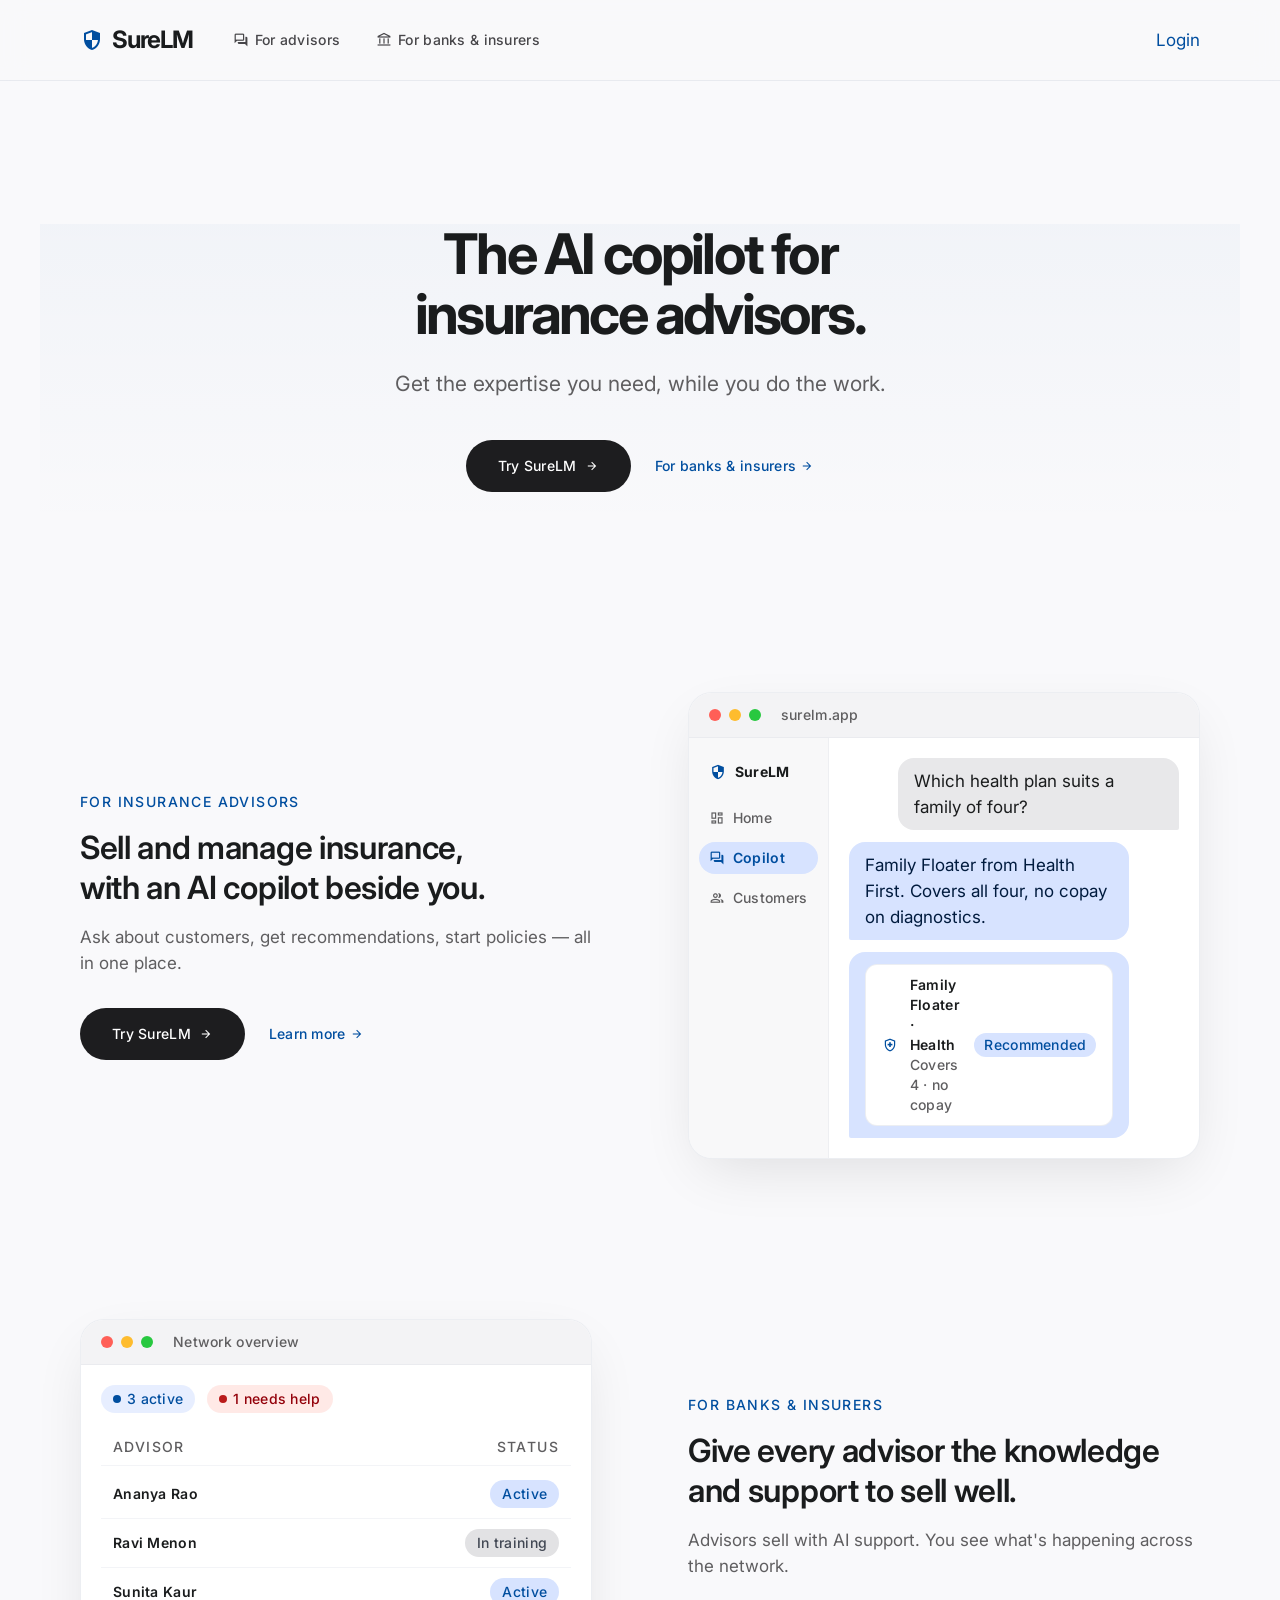
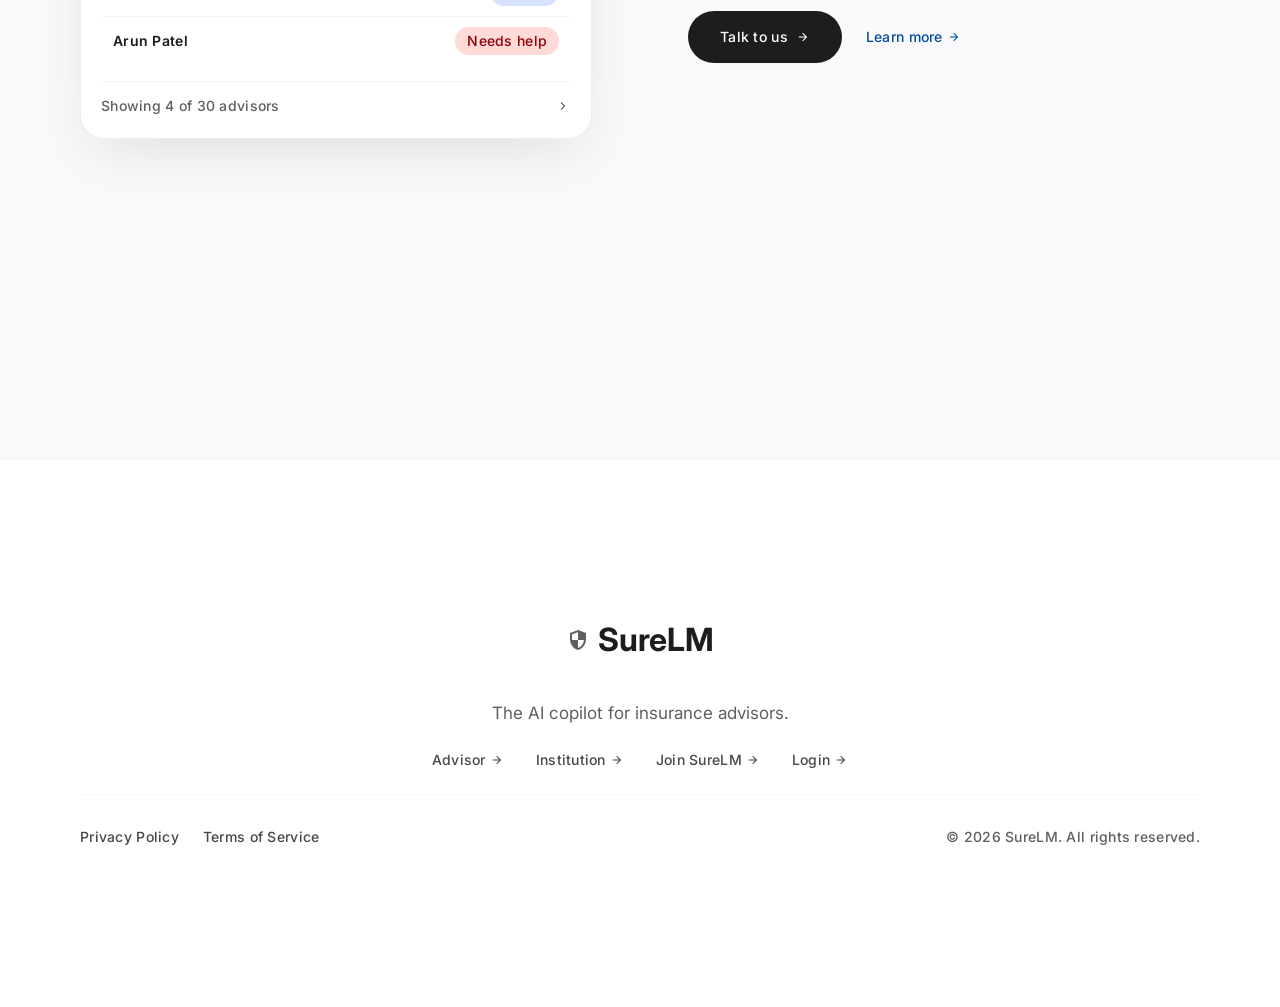
==== commit f96d43d4: "Wire Try SureLM trial form into CTAs; relabel footer apply link" ====
--- a/index.html
+++ b/index.html
@@ -63,8 +63,8 @@
 <h1 class="font-display-lg text-display-lg tracking-tighter text-on-surface max-w-[800px] mb-6 text-balance">The AI copilot for insurance advisors.</h1>
 <p class="font-body-lg text-body-lg text-secondary max-w-[600px] mb-10 text-balance">Get the expertise you need, while you do the work.</p>
 <div class="flex flex-col sm:flex-row items-center gap-6 mb-10 w-full justify-center">
-<a class="bg-[#1D1D1F] text-white px-8 py-4 rounded-full font-label-md text-label-md transition-all duration-300 hover:bg-opacity-80 hover:-translate-y-0.5 hover:shadow-[0_12px_24px_-8px_rgba(0,0,0,0.3)] w-full sm:w-auto flex items-center justify-center gap-2" href="advisor.html">
-Become an advisor
+<a class="bg-[#1D1D1F] text-white px-8 py-4 rounded-full font-label-md text-label-md transition-all duration-300 hover:bg-opacity-80 hover:-translate-y-0.5 hover:shadow-[0_12px_24px_-8px_rgba(0,0,0,0.3)] w-full sm:w-auto flex items-center justify-center gap-2" href="trial-form.html">
+Try SureLM
 <span class="material-symbols-outlined text-sm" data-icon="arrow_forward" aria-hidden="true" focusable="false">arrow_forward</span>
 </a>
 <a class="text-primary font-label-md text-label-md hover:opacity-80 transition-opacity flex items-center gap-1 group" href="institutions.html">
@@ -84,8 +84,8 @@
 <h2 class="font-headline-lg-mobile md:font-headline-lg text-headline-lg-mobile md:text-headline-lg text-on-surface mb-4 text-balance">Sell and manage insurance, with an AI copilot beside you.</h2>
 <p class="font-body-md text-body-md text-secondary mb-8">Ask about customers, get recommendations, start policies — all in one place.</p>
 <div class="flex flex-col sm:flex-row items-center gap-6 w-full sm:w-auto">
-<a class="bg-[#1D1D1F] text-white px-8 py-4 rounded-full font-label-md text-label-md transition-all duration-300 hover:bg-opacity-80 hover:-translate-y-0.5 hover:shadow-[0_12px_24px_-8px_rgba(0,0,0,0.3)] flex items-center justify-center gap-2 w-full sm:w-auto" href="advisor.html">
-Become an advisor
+<a class="bg-[#1D1D1F] text-white px-8 py-4 rounded-full font-label-md text-label-md transition-all duration-300 hover:bg-opacity-80 hover:-translate-y-0.5 hover:shadow-[0_12px_24px_-8px_rgba(0,0,0,0.3)] flex items-center justify-center gap-2 w-full sm:w-auto" href="trial-form.html">
+Try SureLM
 <span class="material-symbols-outlined text-sm" data-icon="arrow_forward" aria-hidden="true" focusable="false">arrow_forward</span>
 </a>
 <a class="text-primary font-label-md text-label-md hover:opacity-80 transition-opacity flex items-center gap-1 group" href="advisor.html">
@@ -232,7 +232,7 @@
 <span class="material-symbols-outlined text-sm group-hover:translate-x-1 transition-transform" data-icon="arrow_forward" aria-hidden="true" focusable="false">arrow_forward</span>
 </a>
 <a class="font-label-md text-label-md text-on-secondary-fixed-variant hover:text-primary transition-all cursor-pointer flex items-center gap-1 group" href="http://apply.surelm.com">
-Apply
+Join SureLM
 <span class="material-symbols-outlined text-sm group-hover:translate-x-1 transition-transform" data-icon="arrow_forward" aria-hidden="true" focusable="false">arrow_forward</span>
 </a>
 <a class="font-label-md text-label-md text-on-secondary-fixed-variant hover:text-primary transition-all cursor-pointer flex items-center gap-1 group" href="https://aiforbharat-six.vercel.app/sign-up">
--- a/assets/css/site.css
+++ b/assets/css/site.css
@@ -1 +1 @@
-*,:after,:before{--tw-border-spacing-x:0;--tw-border-spacing-y:0;--tw-translate-x:0;--tw-translate-y:0;--tw-rotate:0;--tw-skew-x:0;--tw-skew-y:0;--tw-scale-x:1;--tw-scale-y:1;--tw-pan-x: ;--tw-pan-y: ;--tw-pinch-zoom: ;--tw-scroll-snap-strictness:proximity;--tw-gradient-from-position: ;--tw-gradient-via-position: ;--tw-gradient-to-position: ;--tw-ordinal: ;--tw-slashed-zero: ;--tw-numeric-figure: ;--tw-numeric-spacing: ;--tw-numeric-fraction: ;--tw-ring-inset: ;--tw-ring-offset-width:0px;--tw-ring-offset-color:#fff;--tw-ring-color:rgba(59,130,246,.5);--tw-ring-offset-shadow:0 0 #0000;--tw-ring-shadow:0 0 #0000;--tw-shadow:0 0 #0000;--tw-shadow-colored:0 0 #0000;--tw-blur: ;--tw-brightness: ;--tw-contrast: ;--tw-grayscale: ;--tw-hue-rotate: ;--tw-invert: ;--tw-saturate: ;--tw-sepia: ;--tw-drop-shadow: ;--tw-backdrop-blur: ;--tw-backdrop-brightness: ;--tw-backdrop-contrast: ;--tw-backdrop-grayscale: ;--tw-backdrop-hue-rotate: ;--tw-backdrop-invert: ;--tw-backdrop-opacity: ;--tw-backdrop-saturate: ;--tw-backdrop-sepia: ;--tw-contain-size: ;--tw-contain-layout: ;--tw-contain-paint: ;--tw-contain-style: }::backdrop{--tw-border-spacing-x:0;--tw-border-spacing-y:0;--tw-translate-x:0;--tw-translate-y:0;--tw-rotate:0;--tw-skew-x:0;--tw-skew-y:0;--tw-scale-x:1;--tw-scale-y:1;--tw-pan-x: ;--tw-pan-y: ;--tw-pinch-zoom: ;--tw-scroll-snap-strictness:proximity;--tw-gradient-from-position: ;--tw-gradient-via-position: ;--tw-gradient-to-position: ;--tw-ordinal: ;--tw-slashed-zero: ;--tw-numeric-figure: ;--tw-numeric-spacing: ;--tw-numeric-fraction: ;--tw-ring-inset: ;--tw-ring-offset-width:0px;--tw-ring-offset-color:#fff;--tw-ring-color:rgba(59,130,246,.5);--tw-ring-offset-shadow:0 0 #0000;--tw-ring-shadow:0 0 #0000;--tw-shadow:0 0 #0000;--tw-shadow-colored:0 0 #0000;--tw-blur: ;--tw-brightness: ;--tw-contrast: ;--tw-grayscale: ;--tw-hue-rotate: ;--tw-invert: ;--tw-saturate: ;--tw-sepia: ;--tw-drop-shadow: ;--tw-backdrop-blur: ;--tw-backdrop-brightness: ;--tw-backdrop-contrast: ;--tw-backdrop-grayscale: ;--tw-backdrop-hue-rotate: ;--tw-backdrop-invert: ;--tw-backdrop-opacity: ;--tw-backdrop-saturate: ;--tw-backdrop-sepia: ;--tw-contain-size: ;--tw-contain-layout: ;--tw-contain-paint: ;--tw-contain-style: }/*! tailwindcss v3.4.19 | MIT License | https://tailwindcss.com*/*,:after,:before{box-sizing:border-box;border:0 solid #e5e7eb}:after,:before{--tw-content:""}:host,html{line-height:1.5;-webkit-text-size-adjust:100%;-moz-tab-size:4;-o-tab-size:4;tab-size:4;font-family:ui-sans-serif,system-ui,sans-serif,Apple Color Emoji,Segoe UI Emoji,Segoe UI Symbol,Noto Color Emoji;font-feature-settings:normal;font-variation-settings:normal;-webkit-tap-highlight-color:transparent}body{margin:0;line-height:inherit}hr{height:0;color:inherit;border-top-width:1px}abbr:where([title]){-webkit-text-decoration:underline dotted;text-decoration:underline dotted}h1,h2,h3,h4,h5,h6{font-size:inherit;font-weight:inherit}a{color:inherit;text-decoration:inherit}b,strong{font-weight:bolder}code,kbd,pre,samp{font-family:ui-monospace,SFMono-Regular,Menlo,Monaco,Consolas,Liberation Mono,Courier New,monospace;font-feature-settings:normal;font-variation-settings:normal;font-size:1em}small{font-size:80%}sub,sup{font-size:75%;line-height:0;position:relative;vertical-align:baseline}sub{bottom:-.25em}sup{top:-.5em}table{text-indent:0;border-color:inherit;border-collapse:collapse}button,input,optgroup,select,textarea{font-family:inherit;font-feature-settings:inherit;font-variation-settings:inherit;font-size:100%;font-weight:inherit;line-height:inherit;letter-spacing:inherit;color:inherit;margin:0;padding:0}button,select{text-transform:none}button,input:where([type=button]),input:where([type=reset]),input:where([type=submit]){-webkit-appearance:button;background-color:transparent;background-image:none}:-moz-focusring{outline:auto}:-moz-ui-invalid{box-shadow:none}progress{vertical-align:baseline}::-webkit-inner-spin-button,::-webkit-outer-spin-button{height:auto}[type=search]{-webkit-appearance:textfield;outline-offset:-2px}::-webkit-search-decoration{-webkit-appearance:none}::-webkit-file-upload-button{-webkit-appearance:button;font:inherit}summary{display:list-item}blockquote,dd,dl,figure,h1,h2,h3,h4,h5,h6,hr,p,pre{margin:0}fieldset{margin:0}fieldset,legend{padding:0}menu,ol,ul{list-style:none;margin:0;padding:0}dialog{padding:0}textarea{resize:vertical}input::-moz-placeholder,textarea::-moz-placeholder{opacity:1;color:#9ca3af}input::placeholder,textarea::placeholder{opacity:1;color:#9ca3af}[role=button],button{cursor:pointer}:disabled{cursor:default}audio,canvas,embed,iframe,img,object,svg,video{display:block;vertical-align:middle}img,video{max-width:100%;height:auto}[hidden]:where(:not([hidden=until-found])){display:none}.sr-only{position:absolute;width:1px;height:1px;padding:0;margin:-1px;overflow:hidden;clip:rect(0,0,0,0);white-space:nowrap;border-width:0}.visible{visibility:visible}.fixed{position:fixed}.absolute{position:absolute}.relative{position:relative}.left-\[10\%\]{left:10%}.left-\[8\%\]{left:8%}.right-\[10\%\]{right:10%}.right-\[8\%\]{right:8%}.top-0{top:0}.top-\[5px\]{top:5px}.z-10{z-index:10}.z-50{z-index:50}.order-1{order:1}.order-2{order:2}.-mx-2\.5{margin-left:-.625rem;margin-right:-.625rem}.-mx-3{margin-left:-.75rem;margin-right:-.75rem}.mx-auto{margin-left:auto;margin-right:auto}.mb-1{margin-bottom:.25rem}.mb-10{margin-bottom:2.5rem}.mb-12{margin-bottom:3rem}.mb-14{margin-bottom:3.5rem}.mb-16{margin-bottom:4rem}.mb-2{margin-bottom:.5rem}.mb-3{margin-bottom:.75rem}.mb-4{margin-bottom:1rem}.mb-5{margin-bottom:1.25rem}.mb-6{margin-bottom:1.5rem}.mb-8{margin-bottom:2rem}.mb-section-gap{margin-bottom:160px}.ml-3{margin-left:.75rem}.ml-auto{margin-left:auto}.mt-12{margin-top:3rem}.mt-3{margin-top:.75rem}.mt-4{margin-top:1rem}.mt-section-gap{margin-top:160px}.inline-block{display:inline-block}.flex{display:flex}.grid{display:grid}.hidden{display:none}.h-11{height:2.75rem}.h-14{height:3.5rem}.h-2{height:.5rem}.h-2\.5{height:.625rem}.h-20{height:5rem}.h-px{height:1px}.w-11{width:2.75rem}.w-14{width:3.5rem}.w-2{width:.5rem}.w-2\.5{width:.625rem}.w-20{width:5rem}.w-full{width:100%}.min-w-0{min-width:0}.max-w-2xl{max-width:42rem}.max-w-3xl{max-width:48rem}.max-w-4xl{max-width:56rem}.max-w-5xl{max-width:64rem}.max-w-\[560px\]{max-width:560px}.max-w-\[600px\]{max-width:600px}.max-w-\[620px\]{max-width:620px}.max-w-\[760px\]{max-width:760px}.max-w-\[800px\]{max-width:800px}.max-w-\[85\%\]{max-width:85%}.max-w-\[90\%\]{max-width:90%}.max-w-\[95\%\]{max-width:95%}.max-w-container-max{max-width:1200px}.max-w-full{max-width:100%}.max-w-lg{max-width:32rem}.max-w-md{max-width:28rem}.max-w-xl{max-width:36rem}.shrink-0{flex-shrink:0}.rotate-90{--tw-rotate:90deg}.rotate-90,.transform{transform:translate(var(--tw-translate-x),var(--tw-translate-y)) rotate(var(--tw-rotate)) skewX(var(--tw-skew-x)) skewY(var(--tw-skew-y)) scaleX(var(--tw-scale-x)) scaleY(var(--tw-scale-y))}.cursor-pointer{cursor:pointer}.scroll-mt-32{scroll-margin-top:8rem}.grid-cols-1{grid-template-columns:repeat(1,minmax(0,1fr))}.grid-cols-2{grid-template-columns:repeat(2,minmax(0,1fr))}.grid-cols-\[1fr_auto\]{grid-template-columns:1fr auto}.grid-cols-\[1fr_auto_auto\]{grid-template-columns:1fr auto auto}.flex-col{flex-direction:column}.flex-wrap{flex-wrap:wrap}.items-start{align-items:flex-start}.items-center{align-items:center}.justify-start{justify-content:flex-start}.justify-end{justify-content:flex-end}.justify-center{justify-content:center}.justify-between{justify-content:space-between}.gap-1{gap:.25rem}.gap-1\.5{gap:.375rem}.gap-12{gap:3rem}.gap-2{gap:.5rem}.gap-3{gap:.75rem}.gap-4{gap:1rem}.gap-5{gap:1.25rem}.gap-6{gap:1.5rem}.gap-8{gap:2rem}.space-y-2>:not([hidden])~:not([hidden]){--tw-space-y-reverse:0;margin-top:calc(.5rem*(1 - var(--tw-space-y-reverse)));margin-bottom:calc(.5rem*var(--tw-space-y-reverse))}.space-y-3>:not([hidden])~:not([hidden]){--tw-space-y-reverse:0;margin-top:calc(.75rem*(1 - var(--tw-space-y-reverse)));margin-bottom:calc(.75rem*var(--tw-space-y-reverse))}.space-y-4>:not([hidden])~:not([hidden]){--tw-space-y-reverse:0;margin-top:calc(1rem*(1 - var(--tw-space-y-reverse)));margin-bottom:calc(1rem*var(--tw-space-y-reverse))}.space-y-5>:not([hidden])~:not([hidden]){--tw-space-y-reverse:0;margin-top:calc(1.25rem*(1 - var(--tw-space-y-reverse)));margin-bottom:calc(1.25rem*var(--tw-space-y-reverse))}.space-y-gutter>:not([hidden])~:not([hidden]){--tw-space-y-reverse:0;margin-top:calc(24px*(1 - var(--tw-space-y-reverse)));margin-bottom:calc(24px*var(--tw-space-y-reverse))}.divide-y>:not([hidden])~:not([hidden]){--tw-divide-y-reverse:0;border-top-width:calc(1px*(1 - var(--tw-divide-y-reverse)));border-bottom-width:calc(1px*var(--tw-divide-y-reverse))}.divide-outline-variant\/20>:not([hidden])~:not([hidden]){border-color:rgba(193,198,213,.2)}.overflow-hidden{overflow:hidden}.overflow-x-hidden{overflow-x:hidden}.scroll-smooth{scroll-behavior:smooth}.truncate{overflow:hidden;text-overflow:ellipsis;white-space:nowrap}.text-balance{text-wrap:balance}.rounded-2xl{border-radius:1rem}.rounded-3xl{border-radius:1.5rem}.rounded-full{border-radius:9999px}.rounded-xl{border-radius:.75rem}.rounded-bl-sm{border-bottom-left-radius:.125rem}.rounded-br-sm{border-bottom-right-radius:.125rem}.rounded-tl-sm{border-top-left-radius:.125rem}.rounded-tr-sm{border-top-right-radius:.125rem}.border{border-width:1px}.border-b{border-bottom-width:1px}.border-r{border-right-width:1px}.border-t{border-top-width:1px}.border-outline-variant\/10{border-color:rgba(193,198,213,.1)}.border-outline-variant\/20{border-color:rgba(193,198,213,.2)}.border-outline-variant\/30{border-color:rgba(193,198,213,.3)}.border-primary-fixed-dim{--tw-border-opacity:1;border-color:rgb(170 199 255/var(--tw-border-opacity,1))}.bg-\[\#1D1D1F\]{--tw-bg-opacity:1;background-color:rgb(29 29 31/var(--tw-bg-opacity,1))}.bg-\[\#28c840\]{--tw-bg-opacity:1;background-color:rgb(40 200 64/var(--tw-bg-opacity,1))}.bg-\[\#febc2e\]{--tw-bg-opacity:1;background-color:rgb(254 188 46/var(--tw-bg-opacity,1))}.bg-\[\#ff5f57\]{--tw-bg-opacity:1;background-color:rgb(255 95 87/var(--tw-bg-opacity,1))}.bg-error{--tw-bg-opacity:1;background-color:rgb(186 26 26/var(--tw-bg-opacity,1))}.bg-error-container{--tw-bg-opacity:1;background-color:rgb(255 218 214/var(--tw-bg-opacity,1))}.bg-error-container\/60{background-color:hsla(6,100%,92%,.6)}.bg-outline-variant\/40{background-color:rgba(193,198,213,.4)}.bg-primary{--tw-bg-opacity:1;background-color:rgb(0 78 159/var(--tw-bg-opacity,1))}.bg-primary-fixed{--tw-bg-opacity:1;background-color:rgb(215 227 255/var(--tw-bg-opacity,1))}.bg-primary-fixed\/50{background-color:rgba(215,227,255,.5)}.bg-primary-fixed\/60{background-color:rgba(215,227,255,.6)}.bg-surface{--tw-bg-opacity:1;background-color:rgb(249 249 251/var(--tw-bg-opacity,1))}.bg-surface-container{--tw-bg-opacity:1;background-color:rgb(238 238 240/var(--tw-bg-opacity,1))}.bg-surface-container-high{--tw-bg-opacity:1;background-color:rgb(232 232 234/var(--tw-bg-opacity,1))}.bg-surface-container-highest{--tw-bg-opacity:1;background-color:rgb(226 226 228/var(--tw-bg-opacity,1))}.bg-surface-container-low{--tw-bg-opacity:1;background-color:rgb(243 243 245/var(--tw-bg-opacity,1))}.bg-surface-container-low\/60{background-color:hsla(240,9%,96%,.6)}.bg-surface-container-lowest{--tw-bg-opacity:1;background-color:rgb(255 255 255/var(--tw-bg-opacity,1))}.bg-surface\/80{background-color:rgba(249,249,251,.8)}.bg-surface\/95{background-color:rgba(249,249,251,.95)}.bg-white{--tw-bg-opacity:1;background-color:rgb(255 255 255/var(--tw-bg-opacity,1))}.bg-gradient-to-b{background-image:linear-gradient(to bottom,var(--tw-gradient-stops))}.from-primary\/\[0\.03\]{--tw-gradient-from:rgba(0,78,159,.03) var(--tw-gradient-from-position);--tw-gradient-to:rgba(0,78,159,0) var(--tw-gradient-to-position);--tw-gradient-stops:var(--tw-gradient-from),var(--tw-gradient-to)}.to-transparent{--tw-gradient-to:transparent var(--tw-gradient-to-position)}.p-1\.5{padding:.375rem}.p-10{padding:2.5rem}.p-2{padding:.5rem}.p-4{padding:1rem}.p-5{padding:1.25rem}.p-6{padding:1.5rem}.px-10{padding-left:2.5rem;padding-right:2.5rem}.px-2\.5{padding-left:.625rem;padding-right:.625rem}.px-3{padding-left:.75rem;padding-right:.75rem}.px-4{padding-left:1rem;padding-right:1rem}.px-5{padding-left:1.25rem;padding-right:1.25rem}.px-6{padding-left:1.5rem;padding-right:1.5rem}.px-8{padding-left:2rem;padding-right:2rem}.px-margin-mobile{padding-left:20px;padding-right:20px}.py-0\.5{padding-top:.125rem;padding-bottom:.125rem}.py-1{padding-top:.25rem;padding-bottom:.25rem}.py-1\.5{padding-top:.375rem;padding-bottom:.375rem}.py-2{padding-top:.5rem;padding-bottom:.5rem}.py-2\.5{padding-top:.625rem;padding-bottom:.625rem}.py-20{padding-top:5rem;padding-bottom:5rem}.py-3{padding-top:.75rem;padding-bottom:.75rem}.py-3\.5{padding-top:.875rem;padding-bottom:.875rem}.py-4{padding-top:1rem;padding-bottom:1rem}.py-section-gap{padding-top:160px}.pb-section-gap,.py-section-gap{padding-bottom:160px}.pl-3{padding-left:.75rem}.pl-4{padding-left:1rem}.pr-2{padding-right:.5rem}.pt-3{padding-top:.75rem}.pt-32{padding-top:8rem}.pt-8{padding-top:2rem}.text-left{text-align:left}.text-center{text-align:center}.text-right{text-align:right}.font-body-lg,.font-body-md,.font-display-lg,.font-headline-lg,.font-headline-lg-mobile,.font-label-md{font-family:Inter}.text-2xl{font-size:1.5rem;line-height:2rem}.text-3xl{font-size:1.875rem;line-height:2.25rem}.text-base{font-size:1rem;line-height:1.5rem}.text-body-lg{font-size:21px;line-height:32px}.text-body-lg,.text-body-md{letter-spacing:0;font-weight:400}.text-body-md{font-size:17px;line-height:26px}.text-display-lg{font-size:56px;line-height:60px;letter-spacing:-.01em;font-weight:700}.text-headline-lg{font-size:32px;line-height:40px;letter-spacing:-.01em;font-weight:600}.text-headline-lg-mobile{font-size:24px;line-height:30px;letter-spacing:0;font-weight:600}.text-label-md{font-size:14px;line-height:20px;letter-spacing:.02em;font-weight:500}.text-lg{font-size:1.125rem;line-height:1.75rem}.text-sm{font-size:.875rem;line-height:1.25rem}.font-bold{font-weight:700}.font-medium{font-weight:500}.font-semibold{font-weight:600}.uppercase{text-transform:uppercase}.tracking-tighter{letter-spacing:-.05em}.tracking-widest{letter-spacing:.1em}.text-on-error-container{--tw-text-opacity:1;color:rgb(147 0 10/var(--tw-text-opacity,1))}.text-on-primary-fixed{--tw-text-opacity:1;color:rgb(0 27 62/var(--tw-text-opacity,1))}.text-on-secondary-fixed-variant{--tw-text-opacity:1;color:rgb(71 70 73/var(--tw-text-opacity,1))}.text-on-surface{--tw-text-opacity:1;color:rgb(26 28 29/var(--tw-text-opacity,1))}.text-on-surface-variant{--tw-text-opacity:1;color:rgb(65 71 83/var(--tw-text-opacity,1))}.text-outline{--tw-text-opacity:1;color:rgb(114 119 132/var(--tw-text-opacity,1))}.text-primary{--tw-text-opacity:1;color:rgb(0 78 159/var(--tw-text-opacity,1))}.text-secondary{--tw-text-opacity:1;color:rgb(95 94 96/var(--tw-text-opacity,1))}.text-white{--tw-text-opacity:1;color:rgb(255 255 255/var(--tw-text-opacity,1))}.antialiased{-webkit-font-smoothing:antialiased;-moz-osx-font-smoothing:grayscale}.shadow-\[0_20px_60px_-15px_rgba\(0\2c 0\2c 0\2c 0\.12\)\]{--tw-shadow:0 20px 60px -15px rgba(0,0,0,.12);--tw-shadow-colored:0 20px 60px -15px var(--tw-shadow-color);box-shadow:var(--tw-ring-offset-shadow,0 0 #0000),var(--tw-ring-shadow,0 0 #0000),var(--tw-shadow)}.shadow-\[0_20px_60px_-15px_rgba\(0\2c 0\2c 0\2c 0\.15\)\]{--tw-shadow:0 20px 60px -15px rgba(0,0,0,.15);--tw-shadow-colored:0 20px 60px -15px var(--tw-shadow-color);box-shadow:var(--tw-ring-offset-shadow,0 0 #0000),var(--tw-ring-shadow,0 0 #0000),var(--tw-shadow)}.backdrop-blur-md{--tw-backdrop-blur:blur(12px);-webkit-backdrop-filter:var(--tw-backdrop-blur) var(--tw-backdrop-brightness) var(--tw-backdrop-contrast) var(--tw-backdrop-grayscale) var(--tw-backdrop-hue-rotate) var(--tw-backdrop-invert) var(--tw-backdrop-opacity) var(--tw-backdrop-saturate) var(--tw-backdrop-sepia);backdrop-filter:var(--tw-backdrop-blur) var(--tw-backdrop-brightness) var(--tw-backdrop-contrast) var(--tw-backdrop-grayscale) var(--tw-backdrop-hue-rotate) var(--tw-backdrop-invert) var(--tw-backdrop-opacity) var(--tw-backdrop-saturate) var(--tw-backdrop-sepia)}.transition{transition-property:color,background-color,border-color,text-decoration-color,fill,stroke,opacity,box-shadow,transform,filter,-webkit-backdrop-filter;transition-property:color,background-color,border-color,text-decoration-color,fill,stroke,opacity,box-shadow,transform,filter,backdrop-filter;transition-property:color,background-color,border-color,text-decoration-color,fill,stroke,opacity,box-shadow,transform,filter,backdrop-filter,-webkit-backdrop-filter;transition-timing-function:cubic-bezier(.4,0,.2,1);transition-duration:.15s}.transition-all{transition-property:all;transition-timing-function:cubic-bezier(.4,0,.2,1);transition-duration:.15s}.transition-colors{transition-property:color,background-color,border-color,text-decoration-color,fill,stroke;transition-timing-function:cubic-bezier(.4,0,.2,1);transition-duration:.15s}.transition-opacity{transition-property:opacity;transition-timing-function:cubic-bezier(.4,0,.2,1);transition-duration:.15s}.transition-transform{transition-property:transform;transition-timing-function:cubic-bezier(.4,0,.2,1);transition-duration:.15s}.duration-300{transition-duration:.3s}body{font-family:Inter,sans-serif;background-color:#f5f5f7;color:#1a1c1d;-webkit-font-smoothing:antialiased}a:focus-visible,button:focus-visible{outline:none;box-shadow:0 0 0 2px #004e9f;border-radius:9999px}img{-webkit-user-select:none;-moz-user-select:none;user-select:none;-webkit-user-drag:none}.window-dot{width:12px;height:12px;border-radius:9999px}.hide-scrollbar::-webkit-scrollbar{display:none}.hide-scrollbar{-ms-overflow-style:none;scrollbar-width:none}.glass-nav{background:hsla(0,0%,100%,.8);backdrop-filter:blur(12px);-webkit-backdrop-filter:blur(12px)}.reveal{opacity:0;transform:translateY(20px);transition:opacity .7s cubic-bezier(.16,1,.3,1),transform .7s cubic-bezier(.16,1,.3,1)}.reveal.visible{opacity:1;transform:translateY(0)}@keyframes typingDot{0%,60%,to{opacity:.25;transform:scale(.85)}30%{opacity:1;transform:scale(1)}}.typing-dot:first-child{animation:typingDot 1.4s ease-in-out 0s infinite}.typing-dot:nth-child(2){animation:typingDot 1.4s ease-in-out .2s infinite}.typing-dot:nth-child(3){animation:typingDot 1.4s ease-in-out .4s infinite}@keyframes typingFadeOut{to{opacity:0;transform:scale(.8)}}@keyframes responseFadeIn{to{opacity:1;transform:translateY(0)}}@keyframes subtlePulse{0%,to{opacity:1}50%{opacity:.55}}.pulse-badge{animation:subtlePulse 3s ease-in-out infinite}@keyframes chevronBounce{0%,to{transform:translateY(0)}50%{transform:translateY(6px)}}.chevron-bounce{animation:chevronBounce 2s ease-in-out infinite}.mockup-window{transition:box-shadow .3s ease,transform .3s ease}@media (hover:hover){.mockup-window:hover{box-shadow:0 24px 64px -15px rgba(0,0,0,.18);transform:translateY(-2px)}}.selection\:bg-primary ::-moz-selection{--tw-bg-opacity:1;background-color:rgb(0 78 159/var(--tw-bg-opacity,1))}.selection\:bg-primary ::selection{--tw-bg-opacity:1;background-color:rgb(0 78 159/var(--tw-bg-opacity,1))}.selection\:text-white ::-moz-selection{--tw-text-opacity:1;color:rgb(255 255 255/var(--tw-text-opacity,1))}.selection\:text-white ::selection{--tw-text-opacity:1;color:rgb(255 255 255/var(--tw-text-opacity,1))}.selection\:bg-primary::-moz-selection{--tw-bg-opacity:1;background-color:rgb(0 78 159/var(--tw-bg-opacity,1))}.selection\:bg-primary::selection{--tw-bg-opacity:1;background-color:rgb(0 78 159/var(--tw-bg-opacity,1))}.selection\:text-white::-moz-selection{--tw-text-opacity:1;color:rgb(255 255 255/var(--tw-text-opacity,1))}.selection\:text-white::selection{--tw-text-opacity:1;color:rgb(255 255 255/var(--tw-text-opacity,1))}.hover\:-translate-y-0\.5:hover{--tw-translate-y:-0.125rem;transform:translate(var(--tw-translate-x),var(--tw-translate-y)) rotate(var(--tw-rotate)) skewX(var(--tw-skew-x)) skewY(var(--tw-skew-y)) scaleX(var(--tw-scale-x)) scaleY(var(--tw-scale-y))}.hover\:bg-primary-fixed\/50:hover{background-color:rgba(215,227,255,.5)}.hover\:bg-surface-container:hover{--tw-bg-opacity:1;background-color:rgb(238 238 240/var(--tw-bg-opacity,1))}.hover\:bg-opacity-80:hover{--tw-bg-opacity:0.8}.hover\:text-primary:hover{--tw-text-opacity:1;color:rgb(0 78 159/var(--tw-text-opacity,1))}.hover\:text-primary-container:hover{--tw-text-opacity:1;color:rgb(0 102 204/var(--tw-text-opacity,1))}.hover\:underline:hover{text-decoration-line:underline}.hover\:opacity-80:hover{opacity:.8}.hover\:shadow-\[0_12px_24px_-8px_rgba\(0\2c 0\2c 0\2c 0\.3\)\]:hover{--tw-shadow:0 12px 24px -8px rgba(0,0,0,.3);--tw-shadow-colored:0 12px 24px -8px var(--tw-shadow-color);box-shadow:var(--tw-ring-offset-shadow,0 0 #0000),var(--tw-ring-shadow,0 0 #0000),var(--tw-shadow)}.focus\:not-sr-only:focus{position:static;width:auto;height:auto;padding:0;margin:0;overflow:visible;clip:auto;white-space:normal}.focus\:absolute:focus{position:absolute}.focus\:left-4:focus{left:1rem}.focus\:top-4:focus{top:1rem}.focus\:z-50:focus{z-index:50}.focus\:rounded-full:focus{border-radius:9999px}.focus\:bg-white:focus{--tw-bg-opacity:1;background-color:rgb(255 255 255/var(--tw-bg-opacity,1))}.focus\:px-4:focus{padding-left:1rem;padding-right:1rem}.focus\:py-2:focus{padding-top:.5rem;padding-bottom:.5rem}.focus\:shadow-lg:focus{--tw-shadow:0 10px 15px -3px rgba(0,0,0,.1),0 4px 6px -4px rgba(0,0,0,.1);--tw-shadow-colored:0 10px 15px -3px var(--tw-shadow-color),0 4px 6px -4px var(--tw-shadow-color);box-shadow:var(--tw-ring-offset-shadow,0 0 #0000),var(--tw-ring-shadow,0 0 #0000),var(--tw-shadow)}.active\:opacity-70:active{opacity:.7}.group:hover .group-hover\:translate-x-1{--tw-translate-x:0.25rem;transform:translate(var(--tw-translate-x),var(--tw-translate-y)) rotate(var(--tw-rotate)) skewX(var(--tw-skew-x)) skewY(var(--tw-skew-y)) scaleX(var(--tw-scale-x)) scaleY(var(--tw-scale-y))}@media (min-width:640px){.sm\:block{display:block}.sm\:flex{display:flex}.sm\:hidden{display:none}.sm\:w-auto{width:auto}.sm\:flex-row{flex-direction:row}}@media (min-width:768px){.md\:order-1{order:1}.md\:order-2{order:2}.md\:mt-24{margin-top:6rem}.md\:block{display:block}.md\:flex{display:flex}.md\:w-1\/2{width:50%}.md\:w-auto{width:auto}.md\:max-w-\[70\%\]{max-width:70%}.md\:max-w-\[75\%\]{max-width:75%}.md\:max-w-\[85\%\]{max-width:85%}.md\:flex-1{flex:1 1 0%}.md\:rotate-0{--tw-rotate:0deg;transform:translate(var(--tw-translate-x),var(--tw-translate-y)) rotate(var(--tw-rotate)) skewX(var(--tw-skew-x)) skewY(var(--tw-skew-y)) scaleX(var(--tw-scale-x)) scaleY(var(--tw-scale-y))}.md\:grid-cols-2{grid-template-columns:repeat(2,minmax(0,1fr))}.md\:grid-cols-5{grid-template-columns:repeat(5,minmax(0,1fr))}.md\:grid-cols-\[140px_1fr\]{grid-template-columns:140px 1fr}.md\:grid-cols-\[1fr_280px\]{grid-template-columns:1fr 280px}.md\:grid-cols-\[200px_1fr\]{grid-template-columns:200px 1fr}.md\:flex-row{flex-direction:row}.md\:flex-nowrap{flex-wrap:nowrap}.md\:gap-0{gap:0}.md\:gap-2{gap:.5rem}.md\:gap-24{gap:6rem}.md\:border-b-0{border-bottom-width:0}.md\:border-l{border-left-width:1px}.md\:border-r{border-right-width:1px}.md\:border-t-0{border-top-width:0}.md\:p-10{padding:2.5rem}.md\:p-8{padding:2rem}.md\:px-margin-desktop{padding-left:40px;padding-right:40px}.md\:font-headline-lg{font-family:Inter}.md\:text-headline-lg{font-size:32px;line-height:40px;letter-spacing:-.01em;font-weight:600}}+*,:after,:before{--tw-border-spacing-x:0;--tw-border-spacing-y:0;--tw-translate-x:0;--tw-translate-y:0;--tw-rotate:0;--tw-skew-x:0;--tw-skew-y:0;--tw-scale-x:1;--tw-scale-y:1;--tw-pan-x: ;--tw-pan-y: ;--tw-pinch-zoom: ;--tw-scroll-snap-strictness:proximity;--tw-gradient-from-position: ;--tw-gradient-via-position: ;--tw-gradient-to-position: ;--tw-ordinal: ;--tw-slashed-zero: ;--tw-numeric-figure: ;--tw-numeric-spacing: ;--tw-numeric-fraction: ;--tw-ring-inset: ;--tw-ring-offset-width:0px;--tw-ring-offset-color:#fff;--tw-ring-color:rgba(59,130,246,.5);--tw-ring-offset-shadow:0 0 #0000;--tw-ring-shadow:0 0 #0000;--tw-shadow:0 0 #0000;--tw-shadow-colored:0 0 #0000;--tw-blur: ;--tw-brightness: ;--tw-contrast: ;--tw-grayscale: ;--tw-hue-rotate: ;--tw-invert: ;--tw-saturate: ;--tw-sepia: ;--tw-drop-shadow: ;--tw-backdrop-blur: ;--tw-backdrop-brightness: ;--tw-backdrop-contrast: ;--tw-backdrop-grayscale: ;--tw-backdrop-hue-rotate: ;--tw-backdrop-invert: ;--tw-backdrop-opacity: ;--tw-backdrop-saturate: ;--tw-backdrop-sepia: ;--tw-contain-size: ;--tw-contain-layout: ;--tw-contain-paint: ;--tw-contain-style: }::backdrop{--tw-border-spacing-x:0;--tw-border-spacing-y:0;--tw-translate-x:0;--tw-translate-y:0;--tw-rotate:0;--tw-skew-x:0;--tw-skew-y:0;--tw-scale-x:1;--tw-scale-y:1;--tw-pan-x: ;--tw-pan-y: ;--tw-pinch-zoom: ;--tw-scroll-snap-strictness:proximity;--tw-gradient-from-position: ;--tw-gradient-via-position: ;--tw-gradient-to-position: ;--tw-ordinal: ;--tw-slashed-zero: ;--tw-numeric-figure: ;--tw-numeric-spacing: ;--tw-numeric-fraction: ;--tw-ring-inset: ;--tw-ring-offset-width:0px;--tw-ring-offset-color:#fff;--tw-ring-color:rgba(59,130,246,.5);--tw-ring-offset-shadow:0 0 #0000;--tw-ring-shadow:0 0 #0000;--tw-shadow:0 0 #0000;--tw-shadow-colored:0 0 #0000;--tw-blur: ;--tw-brightness: ;--tw-contrast: ;--tw-grayscale: ;--tw-hue-rotate: ;--tw-invert: ;--tw-saturate: ;--tw-sepia: ;--tw-drop-shadow: ;--tw-backdrop-blur: ;--tw-backdrop-brightness: ;--tw-backdrop-contrast: ;--tw-backdrop-grayscale: ;--tw-backdrop-hue-rotate: ;--tw-backdrop-invert: ;--tw-backdrop-opacity: ;--tw-backdrop-saturate: ;--tw-backdrop-sepia: ;--tw-contain-size: ;--tw-contain-layout: ;--tw-contain-paint: ;--tw-contain-style: }/*! tailwindcss v3.4.19 | MIT License | https://tailwindcss.com*/*,:after,:before{box-sizing:border-box;border:0 solid #e5e7eb}:after,:before{--tw-content:""}:host,html{line-height:1.5;-webkit-text-size-adjust:100%;-moz-tab-size:4;-o-tab-size:4;tab-size:4;font-family:ui-sans-serif,system-ui,sans-serif,Apple Color Emoji,Segoe UI Emoji,Segoe UI Symbol,Noto Color Emoji;font-feature-settings:normal;font-variation-settings:normal;-webkit-tap-highlight-color:transparent}body{margin:0;line-height:inherit}hr{height:0;color:inherit;border-top-width:1px}abbr:where([title]){-webkit-text-decoration:underline dotted;text-decoration:underline dotted}h1,h2,h3,h4,h5,h6{font-size:inherit;font-weight:inherit}a{color:inherit;text-decoration:inherit}b,strong{font-weight:bolder}code,kbd,pre,samp{font-family:ui-monospace,SFMono-Regular,Menlo,Monaco,Consolas,Liberation Mono,Courier New,monospace;font-feature-settings:normal;font-variation-settings:normal;font-size:1em}small{font-size:80%}sub,sup{font-size:75%;line-height:0;position:relative;vertical-align:baseline}sub{bottom:-.25em}sup{top:-.5em}table{text-indent:0;border-color:inherit;border-collapse:collapse}button,input,optgroup,select,textarea{font-family:inherit;font-feature-settings:inherit;font-variation-settings:inherit;font-size:100%;font-weight:inherit;line-height:inherit;letter-spacing:inherit;color:inherit;margin:0;padding:0}button,select{text-transform:none}button,input:where([type=button]),input:where([type=reset]),input:where([type=submit]){-webkit-appearance:button;background-color:transparent;background-image:none}:-moz-focusring{outline:auto}:-moz-ui-invalid{box-shadow:none}progress{vertical-align:baseline}::-webkit-inner-spin-button,::-webkit-outer-spin-button{height:auto}[type=search]{-webkit-appearance:textfield;outline-offset:-2px}::-webkit-search-decoration{-webkit-appearance:none}::-webkit-file-upload-button{-webkit-appearance:button;font:inherit}summary{display:list-item}blockquote,dd,dl,figure,h1,h2,h3,h4,h5,h6,hr,p,pre{margin:0}fieldset{margin:0}fieldset,legend{padding:0}menu,ol,ul{list-style:none;margin:0;padding:0}dialog{padding:0}textarea{resize:vertical}input::-moz-placeholder,textarea::-moz-placeholder{opacity:1;color:#9ca3af}input::placeholder,textarea::placeholder{opacity:1;color:#9ca3af}[role=button],button{cursor:pointer}:disabled{cursor:default}audio,canvas,embed,iframe,img,object,svg,video{display:block;vertical-align:middle}img,video{max-width:100%;height:auto}[hidden]:where(:not([hidden=until-found])){display:none}.sr-only{position:absolute;width:1px;height:1px;padding:0;margin:-1px;overflow:hidden;clip:rect(0,0,0,0);white-space:nowrap;border-width:0}.visible{visibility:visible}.fixed{position:fixed}.absolute{position:absolute}.relative{position:relative}.left-\[10\%\]{left:10%}.left-\[8\%\]{left:8%}.right-\[10\%\]{right:10%}.right-\[8\%\]{right:8%}.top-0{top:0}.top-\[5px\]{top:5px}.z-10{z-index:10}.z-50{z-index:50}.order-1{order:1}.order-2{order:2}.-mx-2\.5{margin-left:-.625rem;margin-right:-.625rem}.-mx-3{margin-left:-.75rem;margin-right:-.75rem}.mx-auto{margin-left:auto;margin-right:auto}.mb-1{margin-bottom:.25rem}.mb-10{margin-bottom:2.5rem}.mb-12{margin-bottom:3rem}.mb-14{margin-bottom:3.5rem}.mb-16{margin-bottom:4rem}.mb-2{margin-bottom:.5rem}.mb-3{margin-bottom:.75rem}.mb-4{margin-bottom:1rem}.mb-5{margin-bottom:1.25rem}.mb-6{margin-bottom:1.5rem}.mb-8{margin-bottom:2rem}.mb-section-gap{margin-bottom:160px}.ml-3{margin-left:.75rem}.ml-auto{margin-left:auto}.mt-12{margin-top:3rem}.mt-3{margin-top:.75rem}.mt-4{margin-top:1rem}.mt-section-gap{margin-top:160px}.block{display:block}.inline-block{display:inline-block}.flex{display:flex}.grid{display:grid}.hidden{display:none}.h-11{height:2.75rem}.h-14{height:3.5rem}.h-2{height:.5rem}.h-2\.5{height:.625rem}.h-20{height:5rem}.h-px{height:1px}.w-11{width:2.75rem}.w-14{width:3.5rem}.w-2{width:.5rem}.w-2\.5{width:.625rem}.w-20{width:5rem}.w-full{width:100%}.min-w-0{min-width:0}.max-w-2xl{max-width:42rem}.max-w-3xl{max-width:48rem}.max-w-4xl{max-width:56rem}.max-w-5xl{max-width:64rem}.max-w-\[560px\]{max-width:560px}.max-w-\[600px\]{max-width:600px}.max-w-\[620px\]{max-width:620px}.max-w-\[760px\]{max-width:760px}.max-w-\[800px\]{max-width:800px}.max-w-\[85\%\]{max-width:85%}.max-w-\[90\%\]{max-width:90%}.max-w-\[95\%\]{max-width:95%}.max-w-container-max{max-width:1200px}.max-w-full{max-width:100%}.max-w-lg{max-width:32rem}.max-w-md{max-width:28rem}.max-w-xl{max-width:36rem}.flex-shrink{flex-shrink:1}.shrink-0{flex-shrink:0}.rotate-90{--tw-rotate:90deg}.rotate-90,.transform{transform:translate(var(--tw-translate-x),var(--tw-translate-y)) rotate(var(--tw-rotate)) skewX(var(--tw-skew-x)) skewY(var(--tw-skew-y)) scaleX(var(--tw-scale-x)) scaleY(var(--tw-scale-y))}.cursor-pointer{cursor:pointer}.scroll-mt-32{scroll-margin-top:8rem}.grid-cols-1{grid-template-columns:repeat(1,minmax(0,1fr))}.grid-cols-2{grid-template-columns:repeat(2,minmax(0,1fr))}.grid-cols-\[1fr_auto\]{grid-template-columns:1fr auto}.grid-cols-\[1fr_auto_auto\]{grid-template-columns:1fr auto auto}.flex-col{flex-direction:column}.flex-wrap{flex-wrap:wrap}.items-start{align-items:flex-start}.items-center{align-items:center}.justify-start{justify-content:flex-start}.justify-end{justify-content:flex-end}.justify-center{justify-content:center}.justify-between{justify-content:space-between}.gap-1{gap:.25rem}.gap-1\.5{gap:.375rem}.gap-12{gap:3rem}.gap-2{gap:.5rem}.gap-3{gap:.75rem}.gap-4{gap:1rem}.gap-5{gap:1.25rem}.gap-6{gap:1.5rem}.gap-8{gap:2rem}.space-y-2>:not([hidden])~:not([hidden]){--tw-space-y-reverse:0;margin-top:calc(.5rem*(1 - var(--tw-space-y-reverse)));margin-bottom:calc(.5rem*var(--tw-space-y-reverse))}.space-y-3>:not([hidden])~:not([hidden]){--tw-space-y-reverse:0;margin-top:calc(.75rem*(1 - var(--tw-space-y-reverse)));margin-bottom:calc(.75rem*var(--tw-space-y-reverse))}.space-y-4>:not([hidden])~:not([hidden]){--tw-space-y-reverse:0;margin-top:calc(1rem*(1 - var(--tw-space-y-reverse)));margin-bottom:calc(1rem*var(--tw-space-y-reverse))}.space-y-5>:not([hidden])~:not([hidden]){--tw-space-y-reverse:0;margin-top:calc(1.25rem*(1 - var(--tw-space-y-reverse)));margin-bottom:calc(1.25rem*var(--tw-space-y-reverse))}.space-y-gutter>:not([hidden])~:not([hidden]){--tw-space-y-reverse:0;margin-top:calc(24px*(1 - var(--tw-space-y-reverse)));margin-bottom:calc(24px*var(--tw-space-y-reverse))}.divide-y>:not([hidden])~:not([hidden]){--tw-divide-y-reverse:0;border-top-width:calc(1px*(1 - var(--tw-divide-y-reverse)));border-bottom-width:calc(1px*var(--tw-divide-y-reverse))}.divide-outline-variant\/20>:not([hidden])~:not([hidden]){border-color:rgba(193,198,213,.2)}.overflow-hidden{overflow:hidden}.overflow-x-hidden{overflow-x:hidden}.scroll-smooth{scroll-behavior:smooth}.truncate{overflow:hidden;text-overflow:ellipsis;white-space:nowrap}.text-wrap{text-wrap:wrap}.text-balance{text-wrap:balance}.rounded-2xl{border-radius:1rem}.rounded-3xl{border-radius:1.5rem}.rounded-full{border-radius:9999px}.rounded-xl{border-radius:.75rem}.rounded-bl-sm{border-bottom-left-radius:.125rem}.rounded-br-sm{border-bottom-right-radius:.125rem}.rounded-tl-sm{border-top-left-radius:.125rem}.rounded-tr-sm{border-top-right-radius:.125rem}.border{border-width:1px}.border-b{border-bottom-width:1px}.border-r{border-right-width:1px}.border-t{border-top-width:1px}.border-outline-variant\/10{border-color:rgba(193,198,213,.1)}.border-outline-variant\/20{border-color:rgba(193,198,213,.2)}.border-outline-variant\/30{border-color:rgba(193,198,213,.3)}.border-primary-fixed-dim{--tw-border-opacity:1;border-color:rgb(170 199 255/var(--tw-border-opacity,1))}.bg-\[\#1D1D1F\]{--tw-bg-opacity:1;background-color:rgb(29 29 31/var(--tw-bg-opacity,1))}.bg-\[\#28c840\]{--tw-bg-opacity:1;background-color:rgb(40 200 64/var(--tw-bg-opacity,1))}.bg-\[\#febc2e\]{--tw-bg-opacity:1;background-color:rgb(254 188 46/var(--tw-bg-opacity,1))}.bg-\[\#ff5f57\]{--tw-bg-opacity:1;background-color:rgb(255 95 87/var(--tw-bg-opacity,1))}.bg-error{--tw-bg-opacity:1;background-color:rgb(186 26 26/var(--tw-bg-opacity,1))}.bg-error-container{--tw-bg-opacity:1;background-color:rgb(255 218 214/var(--tw-bg-opacity,1))}.bg-error-container\/60{background-color:hsla(6,100%,92%,.6)}.bg-outline-variant\/40{background-color:rgba(193,198,213,.4)}.bg-primary{--tw-bg-opacity:1;background-color:rgb(0 78 159/var(--tw-bg-opacity,1))}.bg-primary-fixed{--tw-bg-opacity:1;background-color:rgb(215 227 255/var(--tw-bg-opacity,1))}.bg-primary-fixed\/50{background-color:rgba(215,227,255,.5)}.bg-primary-fixed\/60{background-color:rgba(215,227,255,.6)}.bg-surface{--tw-bg-opacity:1;background-color:rgb(249 249 251/var(--tw-bg-opacity,1))}.bg-surface-container{--tw-bg-opacity:1;background-color:rgb(238 238 240/var(--tw-bg-opacity,1))}.bg-surface-container-high{--tw-bg-opacity:1;background-color:rgb(232 232 234/var(--tw-bg-opacity,1))}.bg-surface-container-highest{--tw-bg-opacity:1;background-color:rgb(226 226 228/var(--tw-bg-opacity,1))}.bg-surface-container-low{--tw-bg-opacity:1;background-color:rgb(243 243 245/var(--tw-bg-opacity,1))}.bg-surface-container-low\/60{background-color:hsla(240,9%,96%,.6)}.bg-surface-container-lowest{--tw-bg-opacity:1;background-color:rgb(255 255 255/var(--tw-bg-opacity,1))}.bg-surface\/80{background-color:rgba(249,249,251,.8)}.bg-surface\/95{background-color:rgba(249,249,251,.95)}.bg-white{--tw-bg-opacity:1;background-color:rgb(255 255 255/var(--tw-bg-opacity,1))}.bg-gradient-to-b{background-image:linear-gradient(to bottom,var(--tw-gradient-stops))}.from-primary\/\[0\.03\]{--tw-gradient-from:rgba(0,78,159,.03) var(--tw-gradient-from-position);--tw-gradient-to:rgba(0,78,159,0) var(--tw-gradient-to-position);--tw-gradient-stops:var(--tw-gradient-from),var(--tw-gradient-to)}.to-transparent{--tw-gradient-to:transparent var(--tw-gradient-to-position)}.p-1\.5{padding:.375rem}.p-10{padding:2.5rem}.p-2{padding:.5rem}.p-4{padding:1rem}.p-5{padding:1.25rem}.p-6{padding:1.5rem}.px-10{padding-left:2.5rem;padding-right:2.5rem}.px-2\.5{padding-left:.625rem;padding-right:.625rem}.px-3{padding-left:.75rem;padding-right:.75rem}.px-4{padding-left:1rem;padding-right:1rem}.px-5{padding-left:1.25rem;padding-right:1.25rem}.px-6{padding-left:1.5rem;padding-right:1.5rem}.px-8{padding-left:2rem;padding-right:2rem}.px-margin-mobile{padding-left:20px;padding-right:20px}.py-0\.5{padding-top:.125rem;padding-bottom:.125rem}.py-1{padding-top:.25rem;padding-bottom:.25rem}.py-1\.5{padding-top:.375rem;padding-bottom:.375rem}.py-2{padding-top:.5rem;padding-bottom:.5rem}.py-2\.5{padding-top:.625rem;padding-bottom:.625rem}.py-20{padding-top:5rem;padding-bottom:5rem}.py-3{padding-top:.75rem;padding-bottom:.75rem}.py-3\.5{padding-top:.875rem;padding-bottom:.875rem}.py-4{padding-top:1rem;padding-bottom:1rem}.py-section-gap{padding-top:160px}.pb-section-gap,.py-section-gap{padding-bottom:160px}.pl-3{padding-left:.75rem}.pl-4{padding-left:1rem}.pr-2{padding-right:.5rem}.pt-3{padding-top:.75rem}.pt-32{padding-top:8rem}.pt-8{padding-top:2rem}.text-left{text-align:left}.text-center{text-align:center}.text-right{text-align:right}.font-body-lg,.font-body-md,.font-display-lg,.font-headline-lg,.font-headline-lg-mobile,.font-label-md{font-family:Inter}.text-2xl{font-size:1.5rem;line-height:2rem}.text-3xl{font-size:1.875rem;line-height:2.25rem}.text-base{font-size:1rem;line-height:1.5rem}.text-body-lg{font-size:21px;line-height:32px}.text-body-lg,.text-body-md{letter-spacing:0;font-weight:400}.text-body-md{font-size:17px;line-height:26px}.text-display-lg{font-size:56px;line-height:60px;letter-spacing:-.01em;font-weight:700}.text-headline-lg{font-size:32px;line-height:40px;letter-spacing:-.01em;font-weight:600}.text-headline-lg-mobile{font-size:24px;line-height:30px;letter-spacing:0;font-weight:600}.text-label-md{font-size:14px;line-height:20px;letter-spacing:.02em;font-weight:500}.text-lg{font-size:1.125rem;line-height:1.75rem}.text-sm{font-size:.875rem;line-height:1.25rem}.font-bold{font-weight:700}.font-medium{font-weight:500}.font-semibold{font-weight:600}.uppercase{text-transform:uppercase}.tracking-tighter{letter-spacing:-.05em}.tracking-widest{letter-spacing:.1em}.text-on-error-container{--tw-text-opacity:1;color:rgb(147 0 10/var(--tw-text-opacity,1))}.text-on-primary-fixed{--tw-text-opacity:1;color:rgb(0 27 62/var(--tw-text-opacity,1))}.text-on-secondary-fixed-variant{--tw-text-opacity:1;color:rgb(71 70 73/var(--tw-text-opacity,1))}.text-on-surface{--tw-text-opacity:1;color:rgb(26 28 29/var(--tw-text-opacity,1))}.text-on-surface-variant{--tw-text-opacity:1;color:rgb(65 71 83/var(--tw-text-opacity,1))}.text-outline{--tw-text-opacity:1;color:rgb(114 119 132/var(--tw-text-opacity,1))}.text-primary{--tw-text-opacity:1;color:rgb(0 78 159/var(--tw-text-opacity,1))}.text-secondary{--tw-text-opacity:1;color:rgb(95 94 96/var(--tw-text-opacity,1))}.text-white{--tw-text-opacity:1;color:rgb(255 255 255/var(--tw-text-opacity,1))}.antialiased{-webkit-font-smoothing:antialiased;-moz-osx-font-smoothing:grayscale}.shadow-\[0_20px_60px_-15px_rgba\(0\2c 0\2c 0\2c 0\.12\)\]{--tw-shadow:0 20px 60px -15px rgba(0,0,0,.12);--tw-shadow-colored:0 20px 60px -15px var(--tw-shadow-color);box-shadow:var(--tw-ring-offset-shadow,0 0 #0000),var(--tw-ring-shadow,0 0 #0000),var(--tw-shadow)}.shadow-\[0_20px_60px_-15px_rgba\(0\2c 0\2c 0\2c 0\.15\)\]{--tw-shadow:0 20px 60px -15px rgba(0,0,0,.15);--tw-shadow-colored:0 20px 60px -15px var(--tw-shadow-color);box-shadow:var(--tw-ring-offset-shadow,0 0 #0000),var(--tw-ring-shadow,0 0 #0000),var(--tw-shadow)}.outline{outline-style:solid}.backdrop-blur-md{--tw-backdrop-blur:blur(12px);-webkit-backdrop-filter:var(--tw-backdrop-blur) var(--tw-backdrop-brightness) var(--tw-backdrop-contrast) var(--tw-backdrop-grayscale) var(--tw-backdrop-hue-rotate) var(--tw-backdrop-invert) var(--tw-backdrop-opacity) var(--tw-backdrop-saturate) var(--tw-backdrop-sepia);backdrop-filter:var(--tw-backdrop-blur) var(--tw-backdrop-brightness) var(--tw-backdrop-contrast) var(--tw-backdrop-grayscale) var(--tw-backdrop-hue-rotate) var(--tw-backdrop-invert) var(--tw-backdrop-opacity) var(--tw-backdrop-saturate) var(--tw-backdrop-sepia)}.transition{transition-property:color,background-color,border-color,text-decoration-color,fill,stroke,opacity,box-shadow,transform,filter,-webkit-backdrop-filter;transition-property:color,background-color,border-color,text-decoration-color,fill,stroke,opacity,box-shadow,transform,filter,backdrop-filter;transition-property:color,background-color,border-color,text-decoration-color,fill,stroke,opacity,box-shadow,transform,filter,backdrop-filter,-webkit-backdrop-filter;transition-timing-function:cubic-bezier(.4,0,.2,1);transition-duration:.15s}.transition-all{transition-property:all;transition-timing-function:cubic-bezier(.4,0,.2,1);transition-duration:.15s}.transition-colors{transition-property:color,background-color,border-color,text-decoration-color,fill,stroke;transition-timing-function:cubic-bezier(.4,0,.2,1);transition-duration:.15s}.transition-opacity{transition-property:opacity;transition-timing-function:cubic-bezier(.4,0,.2,1);transition-duration:.15s}.transition-transform{transition-property:transform;transition-timing-function:cubic-bezier(.4,0,.2,1);transition-duration:.15s}.duration-300{transition-duration:.3s}body{font-family:Inter,sans-serif;background-color:#f5f5f7;color:#1a1c1d;-webkit-font-smoothing:antialiased}a:focus-visible,button:focus-visible{outline:none;box-shadow:0 0 0 2px #004e9f;border-radius:9999px}img{-webkit-user-select:none;-moz-user-select:none;user-select:none;-webkit-user-drag:none}.window-dot{width:12px;height:12px;border-radius:9999px}.hide-scrollbar::-webkit-scrollbar{display:none}.hide-scrollbar{-ms-overflow-style:none;scrollbar-width:none}.glass-nav{background:hsla(0,0%,100%,.8);backdrop-filter:blur(12px);-webkit-backdrop-filter:blur(12px)}.reveal{opacity:0;transform:translateY(20px);transition:opacity .7s cubic-bezier(.16,1,.3,1),transform .7s cubic-bezier(.16,1,.3,1)}.reveal.visible{opacity:1;transform:translateY(0)}@keyframes typingDot{0%,60%,to{opacity:.25;transform:scale(.85)}30%{opacity:1;transform:scale(1)}}.typing-dot:first-child{animation:typingDot 1.4s ease-in-out 0s infinite}.typing-dot:nth-child(2){animation:typingDot 1.4s ease-in-out .2s infinite}.typing-dot:nth-child(3){animation:typingDot 1.4s ease-in-out .4s infinite}@keyframes typingFadeOut{to{opacity:0;transform:scale(.8)}}@keyframes responseFadeIn{to{opacity:1;transform:translateY(0)}}@keyframes subtlePulse{0%,to{opacity:1}50%{opacity:.55}}.pulse-badge{animation:subtlePulse 3s ease-in-out infinite}@keyframes chevronBounce{0%,to{transform:translateY(0)}50%{transform:translateY(6px)}}.chevron-bounce{animation:chevronBounce 2s ease-in-out infinite}.mockup-window{transition:box-shadow .3s ease,transform .3s ease}@media (hover:hover){.mockup-window:hover{box-shadow:0 24px 64px -15px rgba(0,0,0,.18);transform:translateY(-2px)}}.selection\:bg-primary ::-moz-selection{--tw-bg-opacity:1;background-color:rgb(0 78 159/var(--tw-bg-opacity,1))}.selection\:bg-primary ::selection{--tw-bg-opacity:1;background-color:rgb(0 78 159/var(--tw-bg-opacity,1))}.selection\:text-white ::-moz-selection{--tw-text-opacity:1;color:rgb(255 255 255/var(--tw-text-opacity,1))}.selection\:text-white ::selection{--tw-text-opacity:1;color:rgb(255 255 255/var(--tw-text-opacity,1))}.selection\:bg-primary::-moz-selection{--tw-bg-opacity:1;background-color:rgb(0 78 159/var(--tw-bg-opacity,1))}.selection\:bg-primary::selection{--tw-bg-opacity:1;background-color:rgb(0 78 159/var(--tw-bg-opacity,1))}.selection\:text-white::-moz-selection{--tw-text-opacity:1;color:rgb(255 255 255/var(--tw-text-opacity,1))}.selection\:text-white::selection{--tw-text-opacity:1;color:rgb(255 255 255/var(--tw-text-opacity,1))}.hover\:-translate-y-0\.5:hover{--tw-translate-y:-0.125rem;transform:translate(var(--tw-translate-x),var(--tw-translate-y)) rotate(var(--tw-rotate)) skewX(var(--tw-skew-x)) skewY(var(--tw-skew-y)) scaleX(var(--tw-scale-x)) scaleY(var(--tw-scale-y))}.hover\:bg-primary-fixed\/50:hover{background-color:rgba(215,227,255,.5)}.hover\:bg-surface-container:hover{--tw-bg-opacity:1;background-color:rgb(238 238 240/var(--tw-bg-opacity,1))}.hover\:bg-opacity-80:hover{--tw-bg-opacity:0.8}.hover\:text-primary:hover{--tw-text-opacity:1;color:rgb(0 78 159/var(--tw-text-opacity,1))}.hover\:text-primary-container:hover{--tw-text-opacity:1;color:rgb(0 102 204/var(--tw-text-opacity,1))}.hover\:underline:hover{text-decoration-line:underline}.hover\:opacity-80:hover{opacity:.8}.hover\:shadow-\[0_12px_24px_-8px_rgba\(0\2c 0\2c 0\2c 0\.3\)\]:hover{--tw-shadow:0 12px 24px -8px rgba(0,0,0,.3);--tw-shadow-colored:0 12px 24px -8px var(--tw-shadow-color);box-shadow:var(--tw-ring-offset-shadow,0 0 #0000),var(--tw-ring-shadow,0 0 #0000),var(--tw-shadow)}.focus\:not-sr-only:focus{position:static;width:auto;height:auto;padding:0;margin:0;overflow:visible;clip:auto;white-space:normal}.focus\:absolute:focus{position:absolute}.focus\:left-4:focus{left:1rem}.focus\:top-4:focus{top:1rem}.focus\:z-50:focus{z-index:50}.focus\:rounded-full:focus{border-radius:9999px}.focus\:bg-white:focus{--tw-bg-opacity:1;background-color:rgb(255 255 255/var(--tw-bg-opacity,1))}.focus\:px-4:focus{padding-left:1rem;padding-right:1rem}.focus\:py-2:focus{padding-top:.5rem;padding-bottom:.5rem}.focus\:shadow-lg:focus{--tw-shadow:0 10px 15px -3px rgba(0,0,0,.1),0 4px 6px -4px rgba(0,0,0,.1);--tw-shadow-colored:0 10px 15px -3px var(--tw-shadow-color),0 4px 6px -4px var(--tw-shadow-color);box-shadow:var(--tw-ring-offset-shadow,0 0 #0000),var(--tw-ring-shadow,0 0 #0000),var(--tw-shadow)}.active\:opacity-70:active{opacity:.7}.group:hover .group-hover\:translate-x-1{--tw-translate-x:0.25rem;transform:translate(var(--tw-translate-x),var(--tw-translate-y)) rotate(var(--tw-rotate)) skewX(var(--tw-skew-x)) skewY(var(--tw-skew-y)) scaleX(var(--tw-scale-x)) scaleY(var(--tw-scale-y))}@media (min-width:640px){.sm\:block{display:block}.sm\:flex{display:flex}.sm\:hidden{display:none}.sm\:w-auto{width:auto}.sm\:flex-row{flex-direction:row}}@media (min-width:768px){.md\:order-1{order:1}.md\:order-2{order:2}.md\:mt-24{margin-top:6rem}.md\:block{display:block}.md\:flex{display:flex}.md\:w-1\/2{width:50%}.md\:w-auto{width:auto}.md\:max-w-\[70\%\]{max-width:70%}.md\:max-w-\[75\%\]{max-width:75%}.md\:max-w-\[85\%\]{max-width:85%}.md\:flex-1{flex:1 1 0%}.md\:rotate-0{--tw-rotate:0deg;transform:translate(var(--tw-translate-x),var(--tw-translate-y)) rotate(var(--tw-rotate)) skewX(var(--tw-skew-x)) skewY(var(--tw-skew-y)) scaleX(var(--tw-scale-x)) scaleY(var(--tw-scale-y))}.md\:grid-cols-2{grid-template-columns:repeat(2,minmax(0,1fr))}.md\:grid-cols-5{grid-template-columns:repeat(5,minmax(0,1fr))}.md\:grid-cols-\[140px_1fr\]{grid-template-columns:140px 1fr}.md\:grid-cols-\[1fr_280px\]{grid-template-columns:1fr 280px}.md\:grid-cols-\[200px_1fr\]{grid-template-columns:200px 1fr}.md\:flex-row{flex-direction:row}.md\:flex-nowrap{flex-wrap:nowrap}.md\:gap-0{gap:0}.md\:gap-2{gap:.5rem}.md\:gap-24{gap:6rem}.md\:border-b-0{border-bottom-width:0}.md\:border-l{border-left-width:1px}.md\:border-r{border-right-width:1px}.md\:border-t-0{border-top-width:0}.md\:p-10{padding:2.5rem}.md\:p-8{padding:2rem}.md\:px-margin-desktop{padding-left:40px;padding-right:40px}.md\:font-headline-lg{font-family:Inter}.md\:text-headline-lg{font-size:32px;line-height:40px;letter-spacing:-.01em;font-weight:600}}
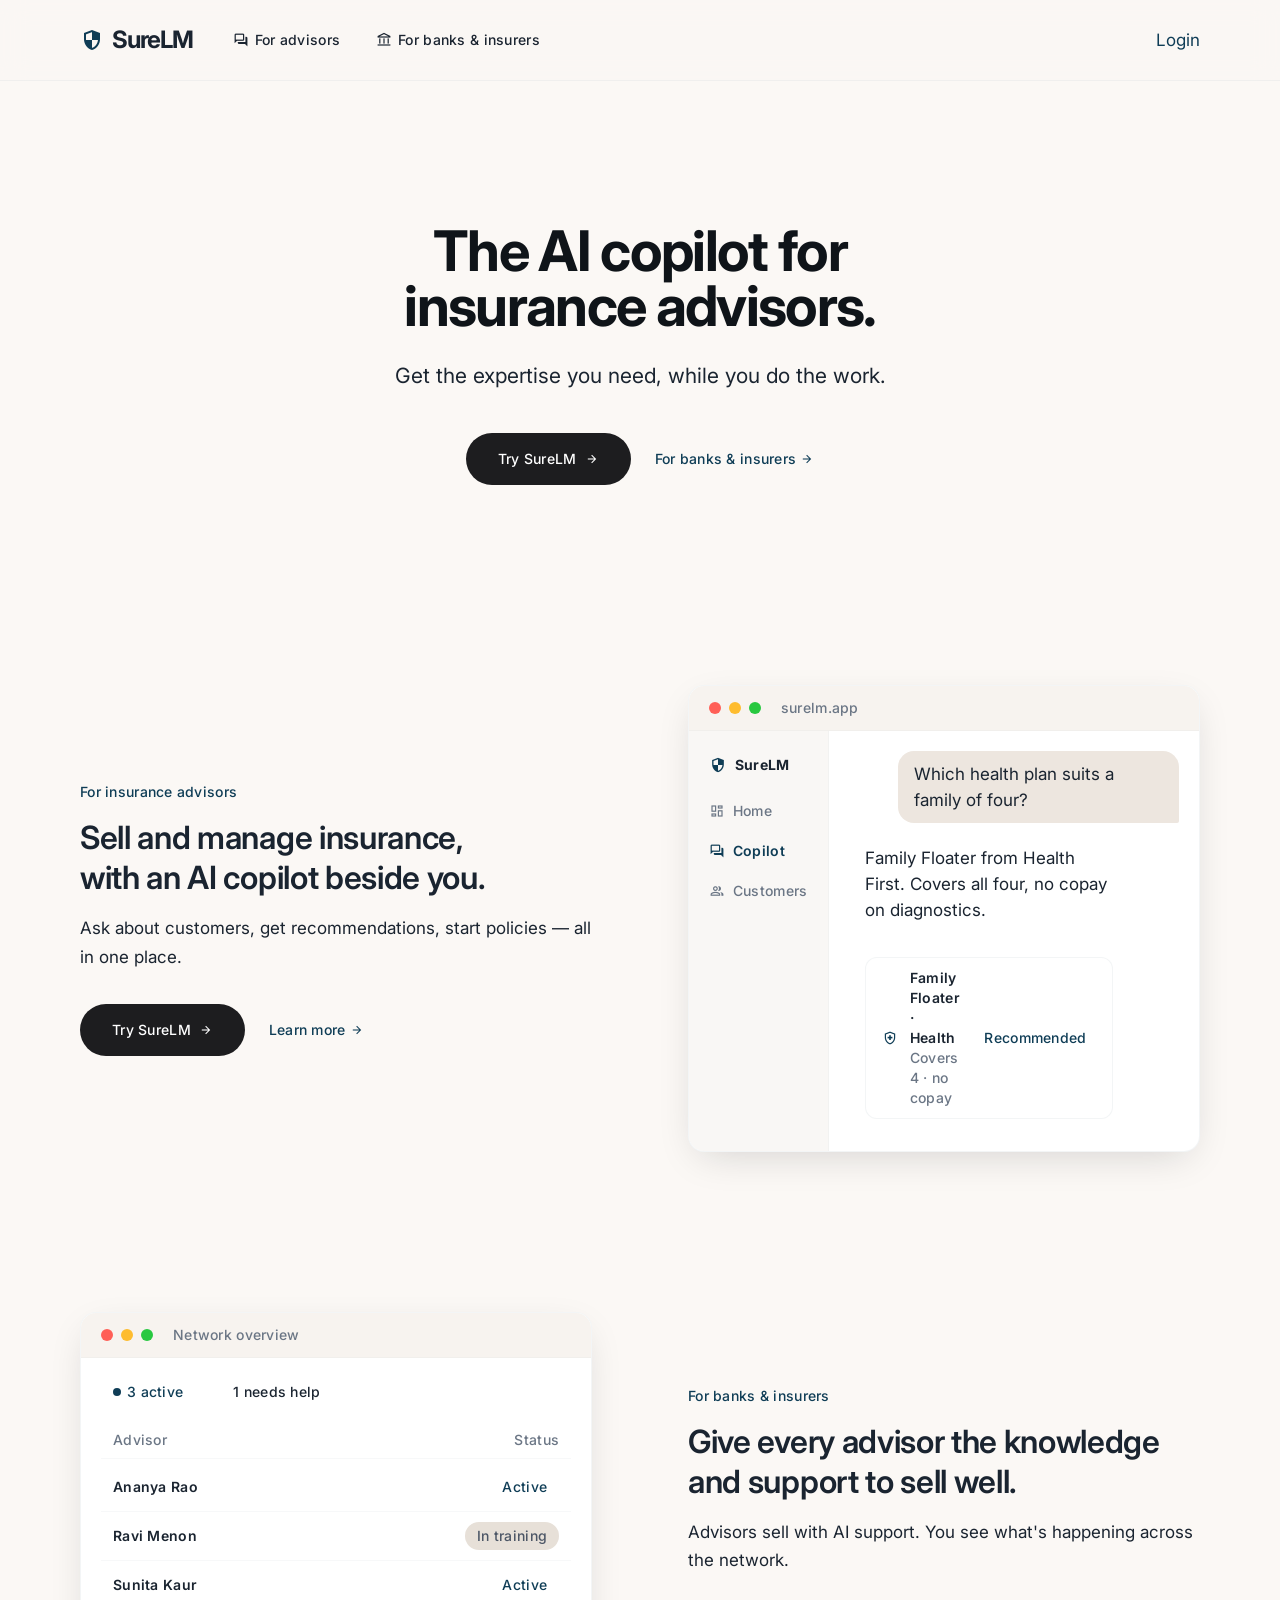
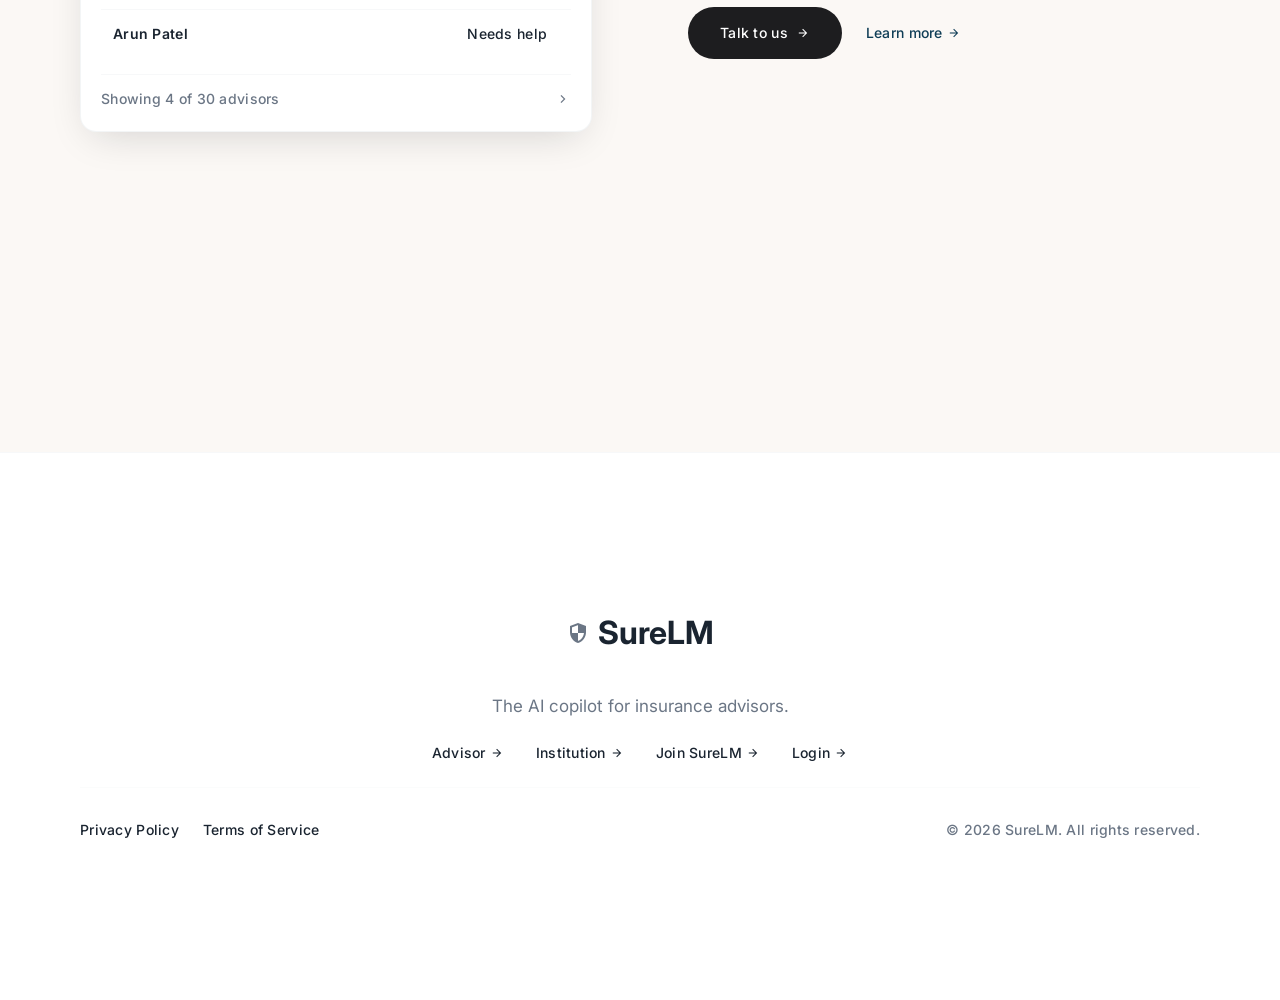
==== commit 3186f507: "Apply frontend-design skill: paper-first palette (ivory/navy/teal/ochre), remove templated chrome (e" ====
--- a/index.html
+++ b/index.html
@@ -22,7 +22,7 @@
 <meta name="twitter:description" content="SureLM is the AI copilot for insurance advisors. Get the expertise you need while you do the work."/>
 </head>
 <body class="bg-surface text-on-surface antialiased overflow-x-hidden selection:bg-primary selection:text-white">
-<a id="main" class="sr-only focus:not-sr-only focus:absolute focus:top-4 focus:left-4 focus:bg-white focus:px-4 focus:py-2 focus:rounded-full focus:z-50 focus:shadow-lg" href="#content">Skip to content</a>
+<a id="main" class="sr-only focus:not-sr-only focus:absolute focus:top-4 focus:left-4 focus:bg-surface-container-lowest focus:px-4 focus:py-2 focus:rounded-full focus:z-50 focus:shadow-lg" href="#content">Skip to content</a>
 <header class="fixed top-0 w-full z-50 bg-surface/80 backdrop-blur-md border-b border-outline-variant/30">
 <div class="flex justify-between items-center h-20 px-margin-mobile md:px-margin-desktop max-w-container-max mx-auto">
 <div class="flex items-center gap-6">
@@ -59,11 +59,11 @@
 </header>
 <main id="content" class="pt-32 pb-section-gap">
 <!-- Hero Section -->
-<section class="px-margin-mobile md:px-margin-desktop max-w-container-max mx-auto flex flex-col items-center text-center mt-12 md:mt-24 mb-section-gap bg-gradient-to-b from-primary/[0.03] to-transparent">
-<h1 class="font-display-lg text-display-lg tracking-tighter text-on-surface max-w-[800px] mb-6 text-balance">The AI copilot for insurance advisors.</h1>
-<p class="font-body-lg text-body-lg text-secondary max-w-[600px] mb-10 text-balance">Get the expertise you need, while you do the work.</p>
+<section class="px-margin-mobile md:px-margin-desktop max-w-container-max mx-auto flex flex-col items-center text-center mt-12 md:mt-24 mb-section-gap bg-background">
+<h1 class="font-display-lg text-display-lg tracking-[-0.03em] leading-[0.98] text-charcoal max-w-[800px] mb-6 text-balance">The AI copilot for insurance advisors.</h1>
+<p class="font-body-lg text-body-lg text-slate-ink max-w-[640px] mb-10 text-balance leading-[1.7]">Get the expertise you need, while you do the work.</p>
 <div class="flex flex-col sm:flex-row items-center gap-6 mb-10 w-full justify-center">
-<a class="bg-[#1D1D1F] text-white px-8 py-4 rounded-full font-label-md text-label-md transition-all duration-300 hover:bg-opacity-80 hover:-translate-y-0.5 hover:shadow-[0_12px_24px_-8px_rgba(0,0,0,0.3)] w-full sm:w-auto flex items-center justify-center gap-2" href="trial-form.html">
+<a class="bg-[#1D1D1F] text-white px-8 py-4 rounded-full font-label-md text-label-md transition-all duration-300 hover:bg-opacity-90 hover:-translate-y-0.5 hover:shadow-[0_12px_28px_-10px_rgba(63,191,191,0.25)] hover:border hover:border-teal/40 w-full sm:w-auto flex items-center justify-center gap-2" href="trial-form.html">
 Try SureLM
 <span class="material-symbols-outlined text-sm" data-icon="arrow_forward" aria-hidden="true" focusable="false">arrow_forward</span>
 </a>
@@ -80,11 +80,11 @@
 <section class="px-margin-mobile md:px-margin-desktop max-w-container-max mx-auto mb-section-gap reveal" id="advisors">
 <div class="flex flex-col md:flex-row items-center gap-12 md:gap-24">
 <div class="w-full md:w-1/2 order-2 md:order-1 flex flex-col items-start">
-<span class="font-label-md text-label-md text-primary uppercase tracking-widest mb-4">For insurance advisors</span>
+<span class="font-label-md text-label-md text-primary  mb-4">For insurance advisors</span>
 <h2 class="font-headline-lg-mobile md:font-headline-lg text-headline-lg-mobile md:text-headline-lg text-on-surface mb-4 text-balance">Sell and manage insurance, with an AI copilot beside you.</h2>
-<p class="font-body-md text-body-md text-secondary mb-8">Ask about customers, get recommendations, start policies — all in one place.</p>
+<p class="font-body-md text-body-md text-slate-ink mb-8 leading-[1.7]">Ask about customers, get recommendations, start policies — all in one place.</p>
 <div class="flex flex-col sm:flex-row items-center gap-6 w-full sm:w-auto">
-<a class="bg-[#1D1D1F] text-white px-8 py-4 rounded-full font-label-md text-label-md transition-all duration-300 hover:bg-opacity-80 hover:-translate-y-0.5 hover:shadow-[0_12px_24px_-8px_rgba(0,0,0,0.3)] flex items-center justify-center gap-2 w-full sm:w-auto" href="trial-form.html">
+<a class="bg-[#1D1D1F] text-white px-8 py-4 rounded-full font-label-md text-label-md transition-all duration-300 hover:bg-opacity-90 hover:-translate-y-0.5 hover:shadow-[0_12px_28px_-10px_rgba(63,191,191,0.25)] hover:border hover:border-teal/40 flex items-center justify-center gap-2 w-full sm:w-auto" href="trial-form.html">
 Try SureLM
 <span class="material-symbols-outlined text-sm" data-icon="arrow_forward" aria-hidden="true" focusable="false">arrow_forward</span>
 </a>
@@ -94,7 +94,7 @@
 </a>
 </div>
 </div>
-<div class="w-full md:w-1/2 order-1 md:order-2 mockup-window rounded-3xl overflow-hidden border border-outline-variant/30 bg-white shadow-[0_20px_60px_-15px_rgba(0,0,0,0.12)]">
+<div class="w-full md:w-1/2 order-1 md:order-2 mockup-window rounded-2xl overflow-hidden border border-outline-variant/30 bg-surface-container-lowest shadow-[0_12px_40px_-12px_rgba(15,20,25,0.18)]">
 <div class="flex items-center gap-2 px-5 py-3 border-b border-outline-variant/20 bg-surface-container-low">
 <span class="window-dot bg-[#ff5f57]"></span>
 <span class="window-dot bg-[#febc2e]"></span>
@@ -129,7 +129,7 @@
 </div>
 <div class="flex justify-start mt-3" id="ai-card" style="opacity: 0; transform: translateY(6px);">
 <div class="bg-primary-fixed rounded-2xl rounded-bl-sm px-4 py-3 max-w-[85%]">
-<div class="flex items-center justify-between gap-3 bg-white rounded-xl border border-outline-variant/30 px-4 py-2.5">
+<div class="flex items-center justify-between gap-3 bg-surface-container-lowest rounded-xl border border-outline-variant/30 px-4 py-2.5">
 <div class="flex items-center gap-3">
 <span class="material-symbols-outlined text-primary text-base" data-icon="health_and_safety" aria-hidden="true" focusable="false">health_and_safety</span>
 <div>
@@ -149,7 +149,7 @@
 <!-- For Banks & Insurers Section -->
 <section class="px-margin-mobile md:px-margin-desktop max-w-container-max mx-auto mb-section-gap reveal" id="institutions">
 <div class="flex flex-col md:flex-row items-center gap-12 md:gap-24">
-<div class="w-full md:w-1/2 order-1 mockup-window rounded-3xl overflow-hidden border border-outline-variant/30 bg-white shadow-[0_20px_60px_-15px_rgba(0,0,0,0.12)]">
+<div class="w-full md:w-1/2 order-1 mockup-window rounded-2xl overflow-hidden border border-outline-variant/30 bg-surface-container-lowest shadow-[0_12px_40px_-12px_rgba(15,20,25,0.18)]">
 <div class="flex items-center gap-2 px-5 py-3 border-b border-outline-variant/20 bg-surface-container-low">
 <span class="window-dot bg-[#ff5f57]"></span>
 <span class="window-dot bg-[#febc2e]"></span>
@@ -170,8 +170,8 @@
 </div>
 </div>
 <div class="grid grid-cols-[1fr_auto] gap-4 px-3 py-2 border-b border-outline-variant/20 mb-1">
-<span class="font-label-md text-label-md text-secondary uppercase tracking-widest">Advisor</span>
-<span class="font-label-md text-label-md text-secondary uppercase tracking-widest">Status</span>
+<span class="font-label-md text-label-md text-secondary ">Advisor</span>
+<span class="font-label-md text-label-md text-secondary ">Status</span>
 </div>
 <div class="divide-y divide-outline-variant/20">
 <div class="grid grid-cols-[1fr_auto] gap-4 px-3 py-2.5 items-center">
@@ -198,11 +198,11 @@
 </div>
 </div>
 <div class="w-full md:w-1/2 order-2 flex flex-col items-start">
-<span class="font-label-md text-label-md text-primary uppercase tracking-widest mb-4">For banks &amp; insurers</span>
+<span class="font-label-md text-label-md text-primary  mb-4">For banks &amp; insurers</span>
 <h2 class="font-headline-lg-mobile md:font-headline-lg text-headline-lg-mobile md:text-headline-lg text-on-surface mb-4 text-balance">Give every advisor the knowledge and support to sell well.</h2>
-<p class="font-body-md text-body-md text-secondary mb-8">Advisors sell with AI support. You see what's happening across the network.</p>
+<p class="font-body-md text-body-md text-slate-ink mb-8 leading-[1.7]">Advisors sell with AI support. You see what's happening across the network.</p>
 <div class="flex flex-col sm:flex-row items-center gap-6 w-full sm:w-auto">
-<a class="bg-[#1D1D1F] text-white px-8 py-4 rounded-full font-label-md text-label-md transition-all duration-300 hover:bg-opacity-80 hover:-translate-y-0.5 hover:shadow-[0_12px_24px_-8px_rgba(0,0,0,0.3)] flex items-center justify-center gap-2 w-full sm:w-auto" href="mailto:contact@surelm.com?subject=I%27d%20like%20to%20talk%20about%20SureLM">
+<a class="bg-[#1D1D1F] text-white px-8 py-4 rounded-full font-label-md text-label-md transition-all duration-300 hover:bg-opacity-90 hover:-translate-y-0.5 hover:shadow-[0_12px_28px_-10px_rgba(63,191,191,0.25)] hover:border hover:border-teal/40 flex items-center justify-center gap-2 w-full sm:w-auto" href="mailto:contact@surelm.com?subject=I%27d%20like%20to%20talk%20about%20SureLM">
 Talk to us
 <span class="material-symbols-outlined text-sm" data-icon="arrow_forward" aria-hidden="true" focusable="false">arrow_forward</span>
 </a>
--- a/assets/css/site.css
+++ b/assets/css/site.css
@@ -1 +1 @@
-*,:after,:before{--tw-border-spacing-x:0;--tw-border-spacing-y:0;--tw-translate-x:0;--tw-translate-y:0;--tw-rotate:0;--tw-skew-x:0;--tw-skew-y:0;--tw-scale-x:1;--tw-scale-y:1;--tw-pan-x: ;--tw-pan-y: ;--tw-pinch-zoom: ;--tw-scroll-snap-strictness:proximity;--tw-gradient-from-position: ;--tw-gradient-via-position: ;--tw-gradient-to-position: ;--tw-ordinal: ;--tw-slashed-zero: ;--tw-numeric-figure: ;--tw-numeric-spacing: ;--tw-numeric-fraction: ;--tw-ring-inset: ;--tw-ring-offset-width:0px;--tw-ring-offset-color:#fff;--tw-ring-color:rgba(59,130,246,.5);--tw-ring-offset-shadow:0 0 #0000;--tw-ring-shadow:0 0 #0000;--tw-shadow:0 0 #0000;--tw-shadow-colored:0 0 #0000;--tw-blur: ;--tw-brightness: ;--tw-contrast: ;--tw-grayscale: ;--tw-hue-rotate: ;--tw-invert: ;--tw-saturate: ;--tw-sepia: ;--tw-drop-shadow: ;--tw-backdrop-blur: ;--tw-backdrop-brightness: ;--tw-backdrop-contrast: ;--tw-backdrop-grayscale: ;--tw-backdrop-hue-rotate: ;--tw-backdrop-invert: ;--tw-backdrop-opacity: ;--tw-backdrop-saturate: ;--tw-backdrop-sepia: ;--tw-contain-size: ;--tw-contain-layout: ;--tw-contain-paint: ;--tw-contain-style: }::backdrop{--tw-border-spacing-x:0;--tw-border-spacing-y:0;--tw-translate-x:0;--tw-translate-y:0;--tw-rotate:0;--tw-skew-x:0;--tw-skew-y:0;--tw-scale-x:1;--tw-scale-y:1;--tw-pan-x: ;--tw-pan-y: ;--tw-pinch-zoom: ;--tw-scroll-snap-strictness:proximity;--tw-gradient-from-position: ;--tw-gradient-via-position: ;--tw-gradient-to-position: ;--tw-ordinal: ;--tw-slashed-zero: ;--tw-numeric-figure: ;--tw-numeric-spacing: ;--tw-numeric-fraction: ;--tw-ring-inset: ;--tw-ring-offset-width:0px;--tw-ring-offset-color:#fff;--tw-ring-color:rgba(59,130,246,.5);--tw-ring-offset-shadow:0 0 #0000;--tw-ring-shadow:0 0 #0000;--tw-shadow:0 0 #0000;--tw-shadow-colored:0 0 #0000;--tw-blur: ;--tw-brightness: ;--tw-contrast: ;--tw-grayscale: ;--tw-hue-rotate: ;--tw-invert: ;--tw-saturate: ;--tw-sepia: ;--tw-drop-shadow: ;--tw-backdrop-blur: ;--tw-backdrop-brightness: ;--tw-backdrop-contrast: ;--tw-backdrop-grayscale: ;--tw-backdrop-hue-rotate: ;--tw-backdrop-invert: ;--tw-backdrop-opacity: ;--tw-backdrop-saturate: ;--tw-backdrop-sepia: ;--tw-contain-size: ;--tw-contain-layout: ;--tw-contain-paint: ;--tw-contain-style: }/*! tailwindcss v3.4.19 | MIT License | https://tailwindcss.com*/*,:after,:before{box-sizing:border-box;border:0 solid #e5e7eb}:after,:before{--tw-content:""}:host,html{line-height:1.5;-webkit-text-size-adjust:100%;-moz-tab-size:4;-o-tab-size:4;tab-size:4;font-family:ui-sans-serif,system-ui,sans-serif,Apple Color Emoji,Segoe UI Emoji,Segoe UI Symbol,Noto Color Emoji;font-feature-settings:normal;font-variation-settings:normal;-webkit-tap-highlight-color:transparent}body{margin:0;line-height:inherit}hr{height:0;color:inherit;border-top-width:1px}abbr:where([title]){-webkit-text-decoration:underline dotted;text-decoration:underline dotted}h1,h2,h3,h4,h5,h6{font-size:inherit;font-weight:inherit}a{color:inherit;text-decoration:inherit}b,strong{font-weight:bolder}code,kbd,pre,samp{font-family:ui-monospace,SFMono-Regular,Menlo,Monaco,Consolas,Liberation Mono,Courier New,monospace;font-feature-settings:normal;font-variation-settings:normal;font-size:1em}small{font-size:80%}sub,sup{font-size:75%;line-height:0;position:relative;vertical-align:baseline}sub{bottom:-.25em}sup{top:-.5em}table{text-indent:0;border-color:inherit;border-collapse:collapse}button,input,optgroup,select,textarea{font-family:inherit;font-feature-settings:inherit;font-variation-settings:inherit;font-size:100%;font-weight:inherit;line-height:inherit;letter-spacing:inherit;color:inherit;margin:0;padding:0}button,select{text-transform:none}button,input:where([type=button]),input:where([type=reset]),input:where([type=submit]){-webkit-appearance:button;background-color:transparent;background-image:none}:-moz-focusring{outline:auto}:-moz-ui-invalid{box-shadow:none}progress{vertical-align:baseline}::-webkit-inner-spin-button,::-webkit-outer-spin-button{height:auto}[type=search]{-webkit-appearance:textfield;outline-offset:-2px}::-webkit-search-decoration{-webkit-appearance:none}::-webkit-file-upload-button{-webkit-appearance:button;font:inherit}summary{display:list-item}blockquote,dd,dl,figure,h1,h2,h3,h4,h5,h6,hr,p,pre{margin:0}fieldset{margin:0}fieldset,legend{padding:0}menu,ol,ul{list-style:none;margin:0;padding:0}dialog{padding:0}textarea{resize:vertical}input::-moz-placeholder,textarea::-moz-placeholder{opacity:1;color:#9ca3af}input::placeholder,textarea::placeholder{opacity:1;color:#9ca3af}[role=button],button{cursor:pointer}:disabled{cursor:default}audio,canvas,embed,iframe,img,object,svg,video{display:block;vertical-align:middle}img,video{max-width:100%;height:auto}[hidden]:where(:not([hidden=until-found])){display:none}.sr-only{position:absolute;width:1px;height:1px;padding:0;margin:-1px;overflow:hidden;clip:rect(0,0,0,0);white-space:nowrap;border-width:0}.visible{visibility:visible}.fixed{position:fixed}.absolute{position:absolute}.relative{position:relative}.left-\[10\%\]{left:10%}.left-\[8\%\]{left:8%}.right-\[10\%\]{right:10%}.right-\[8\%\]{right:8%}.top-0{top:0}.top-\[5px\]{top:5px}.z-10{z-index:10}.z-50{z-index:50}.order-1{order:1}.order-2{order:2}.-mx-2\.5{margin-left:-.625rem;margin-right:-.625rem}.-mx-3{margin-left:-.75rem;margin-right:-.75rem}.mx-auto{margin-left:auto;margin-right:auto}.mb-1{margin-bottom:.25rem}.mb-10{margin-bottom:2.5rem}.mb-12{margin-bottom:3rem}.mb-14{margin-bottom:3.5rem}.mb-16{margin-bottom:4rem}.mb-2{margin-bottom:.5rem}.mb-3{margin-bottom:.75rem}.mb-4{margin-bottom:1rem}.mb-5{margin-bottom:1.25rem}.mb-6{margin-bottom:1.5rem}.mb-8{margin-bottom:2rem}.mb-section-gap{margin-bottom:160px}.ml-3{margin-left:.75rem}.ml-auto{margin-left:auto}.mt-12{margin-top:3rem}.mt-3{margin-top:.75rem}.mt-4{margin-top:1rem}.mt-section-gap{margin-top:160px}.block{display:block}.inline-block{display:inline-block}.flex{display:flex}.grid{display:grid}.hidden{display:none}.h-11{height:2.75rem}.h-14{height:3.5rem}.h-2{height:.5rem}.h-2\.5{height:.625rem}.h-20{height:5rem}.h-px{height:1px}.w-11{width:2.75rem}.w-14{width:3.5rem}.w-2{width:.5rem}.w-2\.5{width:.625rem}.w-20{width:5rem}.w-full{width:100%}.min-w-0{min-width:0}.max-w-2xl{max-width:42rem}.max-w-3xl{max-width:48rem}.max-w-4xl{max-width:56rem}.max-w-5xl{max-width:64rem}.max-w-\[560px\]{max-width:560px}.max-w-\[600px\]{max-width:600px}.max-w-\[620px\]{max-width:620px}.max-w-\[760px\]{max-width:760px}.max-w-\[800px\]{max-width:800px}.max-w-\[85\%\]{max-width:85%}.max-w-\[90\%\]{max-width:90%}.max-w-\[95\%\]{max-width:95%}.max-w-container-max{max-width:1200px}.max-w-full{max-width:100%}.max-w-lg{max-width:32rem}.max-w-md{max-width:28rem}.max-w-xl{max-width:36rem}.flex-shrink{flex-shrink:1}.shrink-0{flex-shrink:0}.rotate-90{--tw-rotate:90deg}.rotate-90,.transform{transform:translate(var(--tw-translate-x),var(--tw-translate-y)) rotate(var(--tw-rotate)) skewX(var(--tw-skew-x)) skewY(var(--tw-skew-y)) scaleX(var(--tw-scale-x)) scaleY(var(--tw-scale-y))}.cursor-pointer{cursor:pointer}.scroll-mt-32{scroll-margin-top:8rem}.grid-cols-1{grid-template-columns:repeat(1,minmax(0,1fr))}.grid-cols-2{grid-template-columns:repeat(2,minmax(0,1fr))}.grid-cols-\[1fr_auto\]{grid-template-columns:1fr auto}.grid-cols-\[1fr_auto_auto\]{grid-template-columns:1fr auto auto}.flex-col{flex-direction:column}.flex-wrap{flex-wrap:wrap}.items-start{align-items:flex-start}.items-center{align-items:center}.justify-start{justify-content:flex-start}.justify-end{justify-content:flex-end}.justify-center{justify-content:center}.justify-between{justify-content:space-between}.gap-1{gap:.25rem}.gap-1\.5{gap:.375rem}.gap-12{gap:3rem}.gap-2{gap:.5rem}.gap-3{gap:.75rem}.gap-4{gap:1rem}.gap-5{gap:1.25rem}.gap-6{gap:1.5rem}.gap-8{gap:2rem}.space-y-2>:not([hidden])~:not([hidden]){--tw-space-y-reverse:0;margin-top:calc(.5rem*(1 - var(--tw-space-y-reverse)));margin-bottom:calc(.5rem*var(--tw-space-y-reverse))}.space-y-3>:not([hidden])~:not([hidden]){--tw-space-y-reverse:0;margin-top:calc(.75rem*(1 - var(--tw-space-y-reverse)));margin-bottom:calc(.75rem*var(--tw-space-y-reverse))}.space-y-4>:not([hidden])~:not([hidden]){--tw-space-y-reverse:0;margin-top:calc(1rem*(1 - var(--tw-space-y-reverse)));margin-bottom:calc(1rem*var(--tw-space-y-reverse))}.space-y-5>:not([hidden])~:not([hidden]){--tw-space-y-reverse:0;margin-top:calc(1.25rem*(1 - var(--tw-space-y-reverse)));margin-bottom:calc(1.25rem*var(--tw-space-y-reverse))}.space-y-gutter>:not([hidden])~:not([hidden]){--tw-space-y-reverse:0;margin-top:calc(24px*(1 - var(--tw-space-y-reverse)));margin-bottom:calc(24px*var(--tw-space-y-reverse))}.divide-y>:not([hidden])~:not([hidden]){--tw-divide-y-reverse:0;border-top-width:calc(1px*(1 - var(--tw-divide-y-reverse)));border-bottom-width:calc(1px*var(--tw-divide-y-reverse))}.divide-outline-variant\/20>:not([hidden])~:not([hidden]){border-color:rgba(193,198,213,.2)}.overflow-hidden{overflow:hidden}.overflow-x-hidden{overflow-x:hidden}.scroll-smooth{scroll-behavior:smooth}.truncate{overflow:hidden;text-overflow:ellipsis;white-space:nowrap}.text-wrap{text-wrap:wrap}.text-balance{text-wrap:balance}.rounded-2xl{border-radius:1rem}.rounded-3xl{border-radius:1.5rem}.rounded-full{border-radius:9999px}.rounded-xl{border-radius:.75rem}.rounded-bl-sm{border-bottom-left-radius:.125rem}.rounded-br-sm{border-bottom-right-radius:.125rem}.rounded-tl-sm{border-top-left-radius:.125rem}.rounded-tr-sm{border-top-right-radius:.125rem}.border{border-width:1px}.border-b{border-bottom-width:1px}.border-r{border-right-width:1px}.border-t{border-top-width:1px}.border-outline-variant\/10{border-color:rgba(193,198,213,.1)}.border-outline-variant\/20{border-color:rgba(193,198,213,.2)}.border-outline-variant\/30{border-color:rgba(193,198,213,.3)}.border-primary-fixed-dim{--tw-border-opacity:1;border-color:rgb(170 199 255/var(--tw-border-opacity,1))}.bg-\[\#1D1D1F\]{--tw-bg-opacity:1;background-color:rgb(29 29 31/var(--tw-bg-opacity,1))}.bg-\[\#28c840\]{--tw-bg-opacity:1;background-color:rgb(40 200 64/var(--tw-bg-opacity,1))}.bg-\[\#febc2e\]{--tw-bg-opacity:1;background-color:rgb(254 188 46/var(--tw-bg-opacity,1))}.bg-\[\#ff5f57\]{--tw-bg-opacity:1;background-color:rgb(255 95 87/var(--tw-bg-opacity,1))}.bg-error{--tw-bg-opacity:1;background-color:rgb(186 26 26/var(--tw-bg-opacity,1))}.bg-error-container{--tw-bg-opacity:1;background-color:rgb(255 218 214/var(--tw-bg-opacity,1))}.bg-error-container\/60{background-color:hsla(6,100%,92%,.6)}.bg-outline-variant\/40{background-color:rgba(193,198,213,.4)}.bg-primary{--tw-bg-opacity:1;background-color:rgb(0 78 159/var(--tw-bg-opacity,1))}.bg-primary-fixed{--tw-bg-opacity:1;background-color:rgb(215 227 255/var(--tw-bg-opacity,1))}.bg-primary-fixed\/50{background-color:rgba(215,227,255,.5)}.bg-primary-fixed\/60{background-color:rgba(215,227,255,.6)}.bg-surface{--tw-bg-opacity:1;background-color:rgb(249 249 251/var(--tw-bg-opacity,1))}.bg-surface-container{--tw-bg-opacity:1;background-color:rgb(238 238 240/var(--tw-bg-opacity,1))}.bg-surface-container-high{--tw-bg-opacity:1;background-color:rgb(232 232 234/var(--tw-bg-opacity,1))}.bg-surface-container-highest{--tw-bg-opacity:1;background-color:rgb(226 226 228/var(--tw-bg-opacity,1))}.bg-surface-container-low{--tw-bg-opacity:1;background-color:rgb(243 243 245/var(--tw-bg-opacity,1))}.bg-surface-container-low\/60{background-color:hsla(240,9%,96%,.6)}.bg-surface-container-lowest{--tw-bg-opacity:1;background-color:rgb(255 255 255/var(--tw-bg-opacity,1))}.bg-surface\/80{background-color:rgba(249,249,251,.8)}.bg-surface\/95{background-color:rgba(249,249,251,.95)}.bg-white{--tw-bg-opacity:1;background-color:rgb(255 255 255/var(--tw-bg-opacity,1))}.bg-gradient-to-b{background-image:linear-gradient(to bottom,var(--tw-gradient-stops))}.from-primary\/\[0\.03\]{--tw-gradient-from:rgba(0,78,159,.03) var(--tw-gradient-from-position);--tw-gradient-to:rgba(0,78,159,0) var(--tw-gradient-to-position);--tw-gradient-stops:var(--tw-gradient-from),var(--tw-gradient-to)}.to-transparent{--tw-gradient-to:transparent var(--tw-gradient-to-position)}.p-1\.5{padding:.375rem}.p-10{padding:2.5rem}.p-2{padding:.5rem}.p-4{padding:1rem}.p-5{padding:1.25rem}.p-6{padding:1.5rem}.px-10{padding-left:2.5rem;padding-right:2.5rem}.px-2\.5{padding-left:.625rem;padding-right:.625rem}.px-3{padding-left:.75rem;padding-right:.75rem}.px-4{padding-left:1rem;padding-right:1rem}.px-5{padding-left:1.25rem;padding-right:1.25rem}.px-6{padding-left:1.5rem;padding-right:1.5rem}.px-8{padding-left:2rem;padding-right:2rem}.px-margin-mobile{padding-left:20px;padding-right:20px}.py-0\.5{padding-top:.125rem;padding-bottom:.125rem}.py-1{padding-top:.25rem;padding-bottom:.25rem}.py-1\.5{padding-top:.375rem;padding-bottom:.375rem}.py-2{padding-top:.5rem;padding-bottom:.5rem}.py-2\.5{padding-top:.625rem;padding-bottom:.625rem}.py-20{padding-top:5rem;padding-bottom:5rem}.py-3{padding-top:.75rem;padding-bottom:.75rem}.py-3\.5{padding-top:.875rem;padding-bottom:.875rem}.py-4{padding-top:1rem;padding-bottom:1rem}.py-section-gap{padding-top:160px}.pb-section-gap,.py-section-gap{padding-bottom:160px}.pl-3{padding-left:.75rem}.pl-4{padding-left:1rem}.pr-2{padding-right:.5rem}.pt-3{padding-top:.75rem}.pt-32{padding-top:8rem}.pt-8{padding-top:2rem}.text-left{text-align:left}.text-center{text-align:center}.text-right{text-align:right}.font-body-lg,.font-body-md,.font-display-lg,.font-headline-lg,.font-headline-lg-mobile,.font-label-md{font-family:Inter}.text-2xl{font-size:1.5rem;line-height:2rem}.text-3xl{font-size:1.875rem;line-height:2.25rem}.text-base{font-size:1rem;line-height:1.5rem}.text-body-lg{font-size:21px;line-height:32px}.text-body-lg,.text-body-md{letter-spacing:0;font-weight:400}.text-body-md{font-size:17px;line-height:26px}.text-display-lg{font-size:56px;line-height:60px;letter-spacing:-.01em;font-weight:700}.text-headline-lg{font-size:32px;line-height:40px;letter-spacing:-.01em;font-weight:600}.text-headline-lg-mobile{font-size:24px;line-height:30px;letter-spacing:0;font-weight:600}.text-label-md{font-size:14px;line-height:20px;letter-spacing:.02em;font-weight:500}.text-lg{font-size:1.125rem;line-height:1.75rem}.text-sm{font-size:.875rem;line-height:1.25rem}.font-bold{font-weight:700}.font-medium{font-weight:500}.font-semibold{font-weight:600}.uppercase{text-transform:uppercase}.tracking-tighter{letter-spacing:-.05em}.tracking-widest{letter-spacing:.1em}.text-on-error-container{--tw-text-opacity:1;color:rgb(147 0 10/var(--tw-text-opacity,1))}.text-on-primary-fixed{--tw-text-opacity:1;color:rgb(0 27 62/var(--tw-text-opacity,1))}.text-on-secondary-fixed-variant{--tw-text-opacity:1;color:rgb(71 70 73/var(--tw-text-opacity,1))}.text-on-surface{--tw-text-opacity:1;color:rgb(26 28 29/var(--tw-text-opacity,1))}.text-on-surface-variant{--tw-text-opacity:1;color:rgb(65 71 83/var(--tw-text-opacity,1))}.text-outline{--tw-text-opacity:1;color:rgb(114 119 132/var(--tw-text-opacity,1))}.text-primary{--tw-text-opacity:1;color:rgb(0 78 159/var(--tw-text-opacity,1))}.text-secondary{--tw-text-opacity:1;color:rgb(95 94 96/var(--tw-text-opacity,1))}.text-white{--tw-text-opacity:1;color:rgb(255 255 255/var(--tw-text-opacity,1))}.antialiased{-webkit-font-smoothing:antialiased;-moz-osx-font-smoothing:grayscale}.shadow-\[0_20px_60px_-15px_rgba\(0\2c 0\2c 0\2c 0\.12\)\]{--tw-shadow:0 20px 60px -15px rgba(0,0,0,.12);--tw-shadow-colored:0 20px 60px -15px var(--tw-shadow-color);box-shadow:var(--tw-ring-offset-shadow,0 0 #0000),var(--tw-ring-shadow,0 0 #0000),var(--tw-shadow)}.shadow-\[0_20px_60px_-15px_rgba\(0\2c 0\2c 0\2c 0\.15\)\]{--tw-shadow:0 20px 60px -15px rgba(0,0,0,.15);--tw-shadow-colored:0 20px 60px -15px var(--tw-shadow-color);box-shadow:var(--tw-ring-offset-shadow,0 0 #0000),var(--tw-ring-shadow,0 0 #0000),var(--tw-shadow)}.outline{outline-style:solid}.backdrop-blur-md{--tw-backdrop-blur:blur(12px);-webkit-backdrop-filter:var(--tw-backdrop-blur) var(--tw-backdrop-brightness) var(--tw-backdrop-contrast) var(--tw-backdrop-grayscale) var(--tw-backdrop-hue-rotate) var(--tw-backdrop-invert) var(--tw-backdrop-opacity) var(--tw-backdrop-saturate) var(--tw-backdrop-sepia);backdrop-filter:var(--tw-backdrop-blur) var(--tw-backdrop-brightness) var(--tw-backdrop-contrast) var(--tw-backdrop-grayscale) var(--tw-backdrop-hue-rotate) var(--tw-backdrop-invert) var(--tw-backdrop-opacity) var(--tw-backdrop-saturate) var(--tw-backdrop-sepia)}.transition{transition-property:color,background-color,border-color,text-decoration-color,fill,stroke,opacity,box-shadow,transform,filter,-webkit-backdrop-filter;transition-property:color,background-color,border-color,text-decoration-color,fill,stroke,opacity,box-shadow,transform,filter,backdrop-filter;transition-property:color,background-color,border-color,text-decoration-color,fill,stroke,opacity,box-shadow,transform,filter,backdrop-filter,-webkit-backdrop-filter;transition-timing-function:cubic-bezier(.4,0,.2,1);transition-duration:.15s}.transition-all{transition-property:all;transition-timing-function:cubic-bezier(.4,0,.2,1);transition-duration:.15s}.transition-colors{transition-property:color,background-color,border-color,text-decoration-color,fill,stroke;transition-timing-function:cubic-bezier(.4,0,.2,1);transition-duration:.15s}.transition-opacity{transition-property:opacity;transition-timing-function:cubic-bezier(.4,0,.2,1);transition-duration:.15s}.transition-transform{transition-property:transform;transition-timing-function:cubic-bezier(.4,0,.2,1);transition-duration:.15s}.duration-300{transition-duration:.3s}body{font-family:Inter,sans-serif;background-color:#f5f5f7;color:#1a1c1d;-webkit-font-smoothing:antialiased}a:focus-visible,button:focus-visible{outline:none;box-shadow:0 0 0 2px #004e9f;border-radius:9999px}img{-webkit-user-select:none;-moz-user-select:none;user-select:none;-webkit-user-drag:none}.window-dot{width:12px;height:12px;border-radius:9999px}.hide-scrollbar::-webkit-scrollbar{display:none}.hide-scrollbar{-ms-overflow-style:none;scrollbar-width:none}.glass-nav{background:hsla(0,0%,100%,.8);backdrop-filter:blur(12px);-webkit-backdrop-filter:blur(12px)}.reveal{opacity:0;transform:translateY(20px);transition:opacity .7s cubic-bezier(.16,1,.3,1),transform .7s cubic-bezier(.16,1,.3,1)}.reveal.visible{opacity:1;transform:translateY(0)}@keyframes typingDot{0%,60%,to{opacity:.25;transform:scale(.85)}30%{opacity:1;transform:scale(1)}}.typing-dot:first-child{animation:typingDot 1.4s ease-in-out 0s infinite}.typing-dot:nth-child(2){animation:typingDot 1.4s ease-in-out .2s infinite}.typing-dot:nth-child(3){animation:typingDot 1.4s ease-in-out .4s infinite}@keyframes typingFadeOut{to{opacity:0;transform:scale(.8)}}@keyframes responseFadeIn{to{opacity:1;transform:translateY(0)}}@keyframes subtlePulse{0%,to{opacity:1}50%{opacity:.55}}.pulse-badge{animation:subtlePulse 3s ease-in-out infinite}@keyframes chevronBounce{0%,to{transform:translateY(0)}50%{transform:translateY(6px)}}.chevron-bounce{animation:chevronBounce 2s ease-in-out infinite}.mockup-window{transition:box-shadow .3s ease,transform .3s ease}@media (hover:hover){.mockup-window:hover{box-shadow:0 24px 64px -15px rgba(0,0,0,.18);transform:translateY(-2px)}}.selection\:bg-primary ::-moz-selection{--tw-bg-opacity:1;background-color:rgb(0 78 159/var(--tw-bg-opacity,1))}.selection\:bg-primary ::selection{--tw-bg-opacity:1;background-color:rgb(0 78 159/var(--tw-bg-opacity,1))}.selection\:text-white ::-moz-selection{--tw-text-opacity:1;color:rgb(255 255 255/var(--tw-text-opacity,1))}.selection\:text-white ::selection{--tw-text-opacity:1;color:rgb(255 255 255/var(--tw-text-opacity,1))}.selection\:bg-primary::-moz-selection{--tw-bg-opacity:1;background-color:rgb(0 78 159/var(--tw-bg-opacity,1))}.selection\:bg-primary::selection{--tw-bg-opacity:1;background-color:rgb(0 78 159/var(--tw-bg-opacity,1))}.selection\:text-white::-moz-selection{--tw-text-opacity:1;color:rgb(255 255 255/var(--tw-text-opacity,1))}.selection\:text-white::selection{--tw-text-opacity:1;color:rgb(255 255 255/var(--tw-text-opacity,1))}.hover\:-translate-y-0\.5:hover{--tw-translate-y:-0.125rem;transform:translate(var(--tw-translate-x),var(--tw-translate-y)) rotate(var(--tw-rotate)) skewX(var(--tw-skew-x)) skewY(var(--tw-skew-y)) scaleX(var(--tw-scale-x)) scaleY(var(--tw-scale-y))}.hover\:bg-primary-fixed\/50:hover{background-color:rgba(215,227,255,.5)}.hover\:bg-surface-container:hover{--tw-bg-opacity:1;background-color:rgb(238 238 240/var(--tw-bg-opacity,1))}.hover\:bg-opacity-80:hover{--tw-bg-opacity:0.8}.hover\:text-primary:hover{--tw-text-opacity:1;color:rgb(0 78 159/var(--tw-text-opacity,1))}.hover\:text-primary-container:hover{--tw-text-opacity:1;color:rgb(0 102 204/var(--tw-text-opacity,1))}.hover\:underline:hover{text-decoration-line:underline}.hover\:opacity-80:hover{opacity:.8}.hover\:shadow-\[0_12px_24px_-8px_rgba\(0\2c 0\2c 0\2c 0\.3\)\]:hover{--tw-shadow:0 12px 24px -8px rgba(0,0,0,.3);--tw-shadow-colored:0 12px 24px -8px var(--tw-shadow-color);box-shadow:var(--tw-ring-offset-shadow,0 0 #0000),var(--tw-ring-shadow,0 0 #0000),var(--tw-shadow)}.focus\:not-sr-only:focus{position:static;width:auto;height:auto;padding:0;margin:0;overflow:visible;clip:auto;white-space:normal}.focus\:absolute:focus{position:absolute}.focus\:left-4:focus{left:1rem}.focus\:top-4:focus{top:1rem}.focus\:z-50:focus{z-index:50}.focus\:rounded-full:focus{border-radius:9999px}.focus\:bg-white:focus{--tw-bg-opacity:1;background-color:rgb(255 255 255/var(--tw-bg-opacity,1))}.focus\:px-4:focus{padding-left:1rem;padding-right:1rem}.focus\:py-2:focus{padding-top:.5rem;padding-bottom:.5rem}.focus\:shadow-lg:focus{--tw-shadow:0 10px 15px -3px rgba(0,0,0,.1),0 4px 6px -4px rgba(0,0,0,.1);--tw-shadow-colored:0 10px 15px -3px var(--tw-shadow-color),0 4px 6px -4px var(--tw-shadow-color);box-shadow:var(--tw-ring-offset-shadow,0 0 #0000),var(--tw-ring-shadow,0 0 #0000),var(--tw-shadow)}.active\:opacity-70:active{opacity:.7}.group:hover .group-hover\:translate-x-1{--tw-translate-x:0.25rem;transform:translate(var(--tw-translate-x),var(--tw-translate-y)) rotate(var(--tw-rotate)) skewX(var(--tw-skew-x)) skewY(var(--tw-skew-y)) scaleX(var(--tw-scale-x)) scaleY(var(--tw-scale-y))}@media (min-width:640px){.sm\:block{display:block}.sm\:flex{display:flex}.sm\:hidden{display:none}.sm\:w-auto{width:auto}.sm\:flex-row{flex-direction:row}}@media (min-width:768px){.md\:order-1{order:1}.md\:order-2{order:2}.md\:mt-24{margin-top:6rem}.md\:block{display:block}.md\:flex{display:flex}.md\:w-1\/2{width:50%}.md\:w-auto{width:auto}.md\:max-w-\[70\%\]{max-width:70%}.md\:max-w-\[75\%\]{max-width:75%}.md\:max-w-\[85\%\]{max-width:85%}.md\:flex-1{flex:1 1 0%}.md\:rotate-0{--tw-rotate:0deg;transform:translate(var(--tw-translate-x),var(--tw-translate-y)) rotate(var(--tw-rotate)) skewX(var(--tw-skew-x)) skewY(var(--tw-skew-y)) scaleX(var(--tw-scale-x)) scaleY(var(--tw-scale-y))}.md\:grid-cols-2{grid-template-columns:repeat(2,minmax(0,1fr))}.md\:grid-cols-5{grid-template-columns:repeat(5,minmax(0,1fr))}.md\:grid-cols-\[140px_1fr\]{grid-template-columns:140px 1fr}.md\:grid-cols-\[1fr_280px\]{grid-template-columns:1fr 280px}.md\:grid-cols-\[200px_1fr\]{grid-template-columns:200px 1fr}.md\:flex-row{flex-direction:row}.md\:flex-nowrap{flex-wrap:nowrap}.md\:gap-0{gap:0}.md\:gap-2{gap:.5rem}.md\:gap-24{gap:6rem}.md\:border-b-0{border-bottom-width:0}.md\:border-l{border-left-width:1px}.md\:border-r{border-right-width:1px}.md\:border-t-0{border-top-width:0}.md\:p-10{padding:2.5rem}.md\:p-8{padding:2rem}.md\:px-margin-desktop{padding-left:40px;padding-right:40px}.md\:font-headline-lg{font-family:Inter}.md\:text-headline-lg{font-size:32px;line-height:40px;letter-spacing:-.01em;font-weight:600}}+*,:after,:before{--tw-border-spacing-x:0;--tw-border-spacing-y:0;--tw-translate-x:0;--tw-translate-y:0;--tw-rotate:0;--tw-skew-x:0;--tw-skew-y:0;--tw-scale-x:1;--tw-scale-y:1;--tw-pan-x: ;--tw-pan-y: ;--tw-pinch-zoom: ;--tw-scroll-snap-strictness:proximity;--tw-gradient-from-position: ;--tw-gradient-via-position: ;--tw-gradient-to-position: ;--tw-ordinal: ;--tw-slashed-zero: ;--tw-numeric-figure: ;--tw-numeric-spacing: ;--tw-numeric-fraction: ;--tw-ring-inset: ;--tw-ring-offset-width:0px;--tw-ring-offset-color:#fff;--tw-ring-color:rgba(59,130,246,.5);--tw-ring-offset-shadow:0 0 #0000;--tw-ring-shadow:0 0 #0000;--tw-shadow:0 0 #0000;--tw-shadow-colored:0 0 #0000;--tw-blur: ;--tw-brightness: ;--tw-contrast: ;--tw-grayscale: ;--tw-hue-rotate: ;--tw-invert: ;--tw-saturate: ;--tw-sepia: ;--tw-drop-shadow: ;--tw-backdrop-blur: ;--tw-backdrop-brightness: ;--tw-backdrop-contrast: ;--tw-backdrop-grayscale: ;--tw-backdrop-hue-rotate: ;--tw-backdrop-invert: ;--tw-backdrop-opacity: ;--tw-backdrop-saturate: ;--tw-backdrop-sepia: ;--tw-contain-size: ;--tw-contain-layout: ;--tw-contain-paint: ;--tw-contain-style: }::backdrop{--tw-border-spacing-x:0;--tw-border-spacing-y:0;--tw-translate-x:0;--tw-translate-y:0;--tw-rotate:0;--tw-skew-x:0;--tw-skew-y:0;--tw-scale-x:1;--tw-scale-y:1;--tw-pan-x: ;--tw-pan-y: ;--tw-pinch-zoom: ;--tw-scroll-snap-strictness:proximity;--tw-gradient-from-position: ;--tw-gradient-via-position: ;--tw-gradient-to-position: ;--tw-ordinal: ;--tw-slashed-zero: ;--tw-numeric-figure: ;--tw-numeric-spacing: ;--tw-numeric-fraction: ;--tw-ring-inset: ;--tw-ring-offset-width:0px;--tw-ring-offset-color:#fff;--tw-ring-color:rgba(59,130,246,.5);--tw-ring-offset-shadow:0 0 #0000;--tw-ring-shadow:0 0 #0000;--tw-shadow:0 0 #0000;--tw-shadow-colored:0 0 #0000;--tw-blur: ;--tw-brightness: ;--tw-contrast: ;--tw-grayscale: ;--tw-hue-rotate: ;--tw-invert: ;--tw-saturate: ;--tw-sepia: ;--tw-drop-shadow: ;--tw-backdrop-blur: ;--tw-backdrop-brightness: ;--tw-backdrop-contrast: ;--tw-backdrop-grayscale: ;--tw-backdrop-hue-rotate: ;--tw-backdrop-invert: ;--tw-backdrop-opacity: ;--tw-backdrop-saturate: ;--tw-backdrop-sepia: ;--tw-contain-size: ;--tw-contain-layout: ;--tw-contain-paint: ;--tw-contain-style: }/*! tailwindcss v3.4.19 | MIT License | https://tailwindcss.com*/*,:after,:before{box-sizing:border-box;border:0 solid #e5e7eb}:after,:before{--tw-content:""}:host,html{line-height:1.5;-webkit-text-size-adjust:100%;-moz-tab-size:4;-o-tab-size:4;tab-size:4;font-family:ui-sans-serif,system-ui,sans-serif,Apple Color Emoji,Segoe UI Emoji,Segoe UI Symbol,Noto Color Emoji;font-feature-settings:normal;font-variation-settings:normal;-webkit-tap-highlight-color:transparent}body{margin:0;line-height:inherit}hr{height:0;color:inherit;border-top-width:1px}abbr:where([title]){-webkit-text-decoration:underline dotted;text-decoration:underline dotted}h1,h2,h3,h4,h5,h6{font-size:inherit;font-weight:inherit}a{color:inherit;text-decoration:inherit}b,strong{font-weight:bolder}code,kbd,pre,samp{font-family:ui-monospace,SFMono-Regular,Menlo,Monaco,Consolas,Liberation Mono,Courier New,monospace;font-feature-settings:normal;font-variation-settings:normal;font-size:1em}small{font-size:80%}sub,sup{font-size:75%;line-height:0;position:relative;vertical-align:baseline}sub{bottom:-.25em}sup{top:-.5em}table{text-indent:0;border-color:inherit;border-collapse:collapse}button,input,optgroup,select,textarea{font-family:inherit;font-feature-settings:inherit;font-variation-settings:inherit;font-size:100%;font-weight:inherit;line-height:inherit;letter-spacing:inherit;color:inherit;margin:0;padding:0}button,select{text-transform:none}button,input:where([type=button]),input:where([type=reset]),input:where([type=submit]){-webkit-appearance:button;background-color:transparent;background-image:none}:-moz-focusring{outline:auto}:-moz-ui-invalid{box-shadow:none}progress{vertical-align:baseline}::-webkit-inner-spin-button,::-webkit-outer-spin-button{height:auto}[type=search]{-webkit-appearance:textfield;outline-offset:-2px}::-webkit-search-decoration{-webkit-appearance:none}::-webkit-file-upload-button{-webkit-appearance:button;font:inherit}summary{display:list-item}blockquote,dd,dl,figure,h1,h2,h3,h4,h5,h6,hr,p,pre{margin:0}fieldset{margin:0}fieldset,legend{padding:0}menu,ol,ul{list-style:none;margin:0;padding:0}dialog{padding:0}textarea{resize:vertical}input::-moz-placeholder,textarea::-moz-placeholder{opacity:1;color:#9ca3af}input::placeholder,textarea::placeholder{opacity:1;color:#9ca3af}[role=button],button{cursor:pointer}:disabled{cursor:default}audio,canvas,embed,iframe,img,object,svg,video{display:block;vertical-align:middle}img,video{max-width:100%;height:auto}[hidden]:where(:not([hidden=until-found])){display:none}.sr-only{position:absolute;width:1px;height:1px;padding:0;margin:-1px;overflow:hidden;clip:rect(0,0,0,0);white-space:nowrap;border-width:0}.visible{visibility:visible}.fixed{position:fixed}.absolute{position:absolute}.relative{position:relative}.left-\[10\%\]{left:10%}.left-\[8\%\]{left:8%}.right-\[10\%\]{right:10%}.right-\[8\%\]{right:8%}.top-0{top:0}.top-\[5px\]{top:5px}.z-10{z-index:10}.z-50{z-index:50}.order-1{order:1}.order-2{order:2}.-mx-2\.5{margin-left:-.625rem;margin-right:-.625rem}.-mx-3{margin-left:-.75rem;margin-right:-.75rem}.mx-auto{margin-left:auto;margin-right:auto}.mb-1{margin-bottom:.25rem}.mb-10{margin-bottom:2.5rem}.mb-12{margin-bottom:3rem}.mb-14{margin-bottom:3.5rem}.mb-16{margin-bottom:4rem}.mb-2{margin-bottom:.5rem}.mb-3{margin-bottom:.75rem}.mb-4{margin-bottom:1rem}.mb-5{margin-bottom:1.25rem}.mb-6{margin-bottom:1.5rem}.mb-8{margin-bottom:2rem}.mb-section-gap{margin-bottom:160px}.ml-3{margin-left:.75rem}.ml-auto{margin-left:auto}.mt-12{margin-top:3rem}.mt-3{margin-top:.75rem}.mt-4{margin-top:1rem}.mt-section-gap{margin-top:160px}.block{display:block}.inline-block{display:inline-block}.flex{display:flex}.grid{display:grid}.hidden{display:none}.h-11{height:2.75rem}.h-14{height:3.5rem}.h-2{height:.5rem}.h-2\.5{height:.625rem}.h-20{height:5rem}.h-px{height:1px}.w-11{width:2.75rem}.w-14{width:3.5rem}.w-2{width:.5rem}.w-2\.5{width:.625rem}.w-20{width:5rem}.w-full{width:100%}.min-w-0{min-width:0}.max-w-2xl{max-width:42rem}.max-w-3xl{max-width:48rem}.max-w-4xl{max-width:56rem}.max-w-5xl{max-width:64rem}.max-w-\[560px\]{max-width:560px}.max-w-\[620px\]{max-width:620px}.max-w-\[640px\]{max-width:640px}.max-w-\[760px\]{max-width:760px}.max-w-\[800px\]{max-width:800px}.max-w-\[85\%\]{max-width:85%}.max-w-\[90\%\]{max-width:90%}.max-w-\[95\%\]{max-width:95%}.max-w-container-max{max-width:1200px}.max-w-full{max-width:100%}.max-w-lg{max-width:32rem}.max-w-md{max-width:28rem}.max-w-xl{max-width:36rem}.flex-shrink{flex-shrink:1}.shrink-0{flex-shrink:0}.rotate-90{--tw-rotate:90deg}.rotate-90,.transform{transform:translate(var(--tw-translate-x),var(--tw-translate-y)) rotate(var(--tw-rotate)) skewX(var(--tw-skew-x)) skewY(var(--tw-skew-y)) scaleX(var(--tw-scale-x)) scaleY(var(--tw-scale-y))}.cursor-pointer{cursor:pointer}.scroll-mt-32{scroll-margin-top:8rem}.grid-cols-1{grid-template-columns:repeat(1,minmax(0,1fr))}.grid-cols-2{grid-template-columns:repeat(2,minmax(0,1fr))}.grid-cols-\[1fr_auto\]{grid-template-columns:1fr auto}.grid-cols-\[1fr_auto_auto\]{grid-template-columns:1fr auto auto}.flex-col{flex-direction:column}.flex-wrap{flex-wrap:wrap}.items-start{align-items:flex-start}.items-center{align-items:center}.justify-start{justify-content:flex-start}.justify-end{justify-content:flex-end}.justify-center{justify-content:center}.justify-between{justify-content:space-between}.gap-1{gap:.25rem}.gap-1\.5{gap:.375rem}.gap-12{gap:3rem}.gap-2{gap:.5rem}.gap-3{gap:.75rem}.gap-4{gap:1rem}.gap-5{gap:1.25rem}.gap-6{gap:1.5rem}.gap-8{gap:2rem}.space-y-2>:not([hidden])~:not([hidden]){--tw-space-y-reverse:0;margin-top:calc(.5rem*(1 - var(--tw-space-y-reverse)));margin-bottom:calc(.5rem*var(--tw-space-y-reverse))}.space-y-3>:not([hidden])~:not([hidden]){--tw-space-y-reverse:0;margin-top:calc(.75rem*(1 - var(--tw-space-y-reverse)));margin-bottom:calc(.75rem*var(--tw-space-y-reverse))}.space-y-4>:not([hidden])~:not([hidden]){--tw-space-y-reverse:0;margin-top:calc(1rem*(1 - var(--tw-space-y-reverse)));margin-bottom:calc(1rem*var(--tw-space-y-reverse))}.space-y-5>:not([hidden])~:not([hidden]){--tw-space-y-reverse:0;margin-top:calc(1.25rem*(1 - var(--tw-space-y-reverse)));margin-bottom:calc(1.25rem*var(--tw-space-y-reverse))}.space-y-gutter>:not([hidden])~:not([hidden]){--tw-space-y-reverse:0;margin-top:calc(24px*(1 - var(--tw-space-y-reverse)));margin-bottom:calc(24px*var(--tw-space-y-reverse))}.divide-y>:not([hidden])~:not([hidden]){--tw-divide-y-reverse:0;border-top-width:calc(1px*(1 - var(--tw-divide-y-reverse)));border-bottom-width:calc(1px*var(--tw-divide-y-reverse))}.divide-outline-variant\/20>:not([hidden])~:not([hidden]){border-color:rgba(214,220,226,.2)}.overflow-hidden{overflow:hidden}.overflow-x-hidden{overflow-x:hidden}.scroll-smooth{scroll-behavior:smooth}.truncate{overflow:hidden;text-overflow:ellipsis;white-space:nowrap}.text-wrap{text-wrap:wrap}.text-balance{text-wrap:balance}.rounded-2xl{border-radius:1rem}.rounded-full{border-radius:9999px}.rounded-xl{border-radius:.75rem}.rounded-bl-sm{border-bottom-left-radius:.125rem}.rounded-br-sm{border-bottom-right-radius:.125rem}.rounded-tl-sm{border-top-left-radius:.125rem}.rounded-tr-sm{border-top-right-radius:.125rem}.border{border-width:1px}.border-b{border-bottom-width:1px}.border-r{border-right-width:1px}.border-t{border-top-width:1px}.border-outline-variant\/10{border-color:rgba(214,220,226,.1)}.border-outline-variant\/20{border-color:rgba(214,220,226,.2)}.border-outline-variant\/30{border-color:rgba(214,220,226,.3)}.bg-\[\#1D1D1F\]{--tw-bg-opacity:1;background-color:rgb(29 29 31/var(--tw-bg-opacity,1))}.bg-\[\#28c840\]{--tw-bg-opacity:1;background-color:rgb(40 200 64/var(--tw-bg-opacity,1))}.bg-\[\#febc2e\]{--tw-bg-opacity:1;background-color:rgb(254 188 46/var(--tw-bg-opacity,1))}.bg-\[\#ff5f57\]{--tw-bg-opacity:1;background-color:rgb(255 95 87/var(--tw-bg-opacity,1))}.bg-background{--tw-bg-opacity:1;background-color:rgb(251 248 245/var(--tw-bg-opacity,1))}.bg-outline-variant\/40{background-color:rgba(214,220,226,.4)}.bg-primary{--tw-bg-opacity:1;background-color:rgb(15 61 86/var(--tw-bg-opacity,1))}.bg-surface{--tw-bg-opacity:1;background-color:rgb(251 248 245/var(--tw-bg-opacity,1))}.bg-surface-container{--tw-bg-opacity:1;background-color:rgb(242 236 230/var(--tw-bg-opacity,1))}.bg-surface-container-high{--tw-bg-opacity:1;background-color:rgb(237 230 223/var(--tw-bg-opacity,1))}.bg-surface-container-highest{--tw-bg-opacity:1;background-color:rgb(231 224 216/var(--tw-bg-opacity,1))}.bg-surface-container-low{--tw-bg-opacity:1;background-color:rgb(247 243 239/var(--tw-bg-opacity,1))}.bg-surface-container-low\/60{background-color:hsla(30,33%,95%,.6)}.bg-surface-container-lowest{--tw-bg-opacity:1;background-color:rgb(255 255 255/var(--tw-bg-opacity,1))}.bg-surface\/80{background-color:hsla(30,43%,97%,.8)}.bg-surface\/95{background-color:hsla(30,43%,97%,.95)}.p-1\.5{padding:.375rem}.p-10{padding:2.5rem}.p-2{padding:.5rem}.p-4{padding:1rem}.p-5{padding:1.25rem}.p-6{padding:1.5rem}.px-10{padding-left:2.5rem;padding-right:2.5rem}.px-2\.5{padding-left:.625rem;padding-right:.625rem}.px-3{padding-left:.75rem;padding-right:.75rem}.px-4{padding-left:1rem;padding-right:1rem}.px-5{padding-left:1.25rem;padding-right:1.25rem}.px-6{padding-left:1.5rem;padding-right:1.5rem}.px-8{padding-left:2rem;padding-right:2rem}.px-margin-mobile{padding-left:20px;padding-right:20px}.py-0\.5{padding-top:.125rem;padding-bottom:.125rem}.py-1{padding-top:.25rem;padding-bottom:.25rem}.py-1\.5{padding-top:.375rem;padding-bottom:.375rem}.py-2{padding-top:.5rem;padding-bottom:.5rem}.py-2\.5{padding-top:.625rem;padding-bottom:.625rem}.py-20{padding-top:5rem;padding-bottom:5rem}.py-3{padding-top:.75rem;padding-bottom:.75rem}.py-3\.5{padding-top:.875rem;padding-bottom:.875rem}.py-4{padding-top:1rem;padding-bottom:1rem}.py-section-gap{padding-top:160px}.pb-section-gap,.py-section-gap{padding-bottom:160px}.pl-3{padding-left:.75rem}.pl-4{padding-left:1rem}.pr-2{padding-right:.5rem}.pt-3{padding-top:.75rem}.pt-32{padding-top:8rem}.pt-8{padding-top:2rem}.text-left{text-align:left}.text-center{text-align:center}.text-right{text-align:right}.font-body-lg,.font-body-md,.font-display-lg,.font-headline-lg,.font-headline-lg-mobile,.font-label-md{font-family:Inter}.text-2xl{font-size:1.5rem;line-height:2rem}.text-3xl{font-size:1.875rem;line-height:2.25rem}.text-base{font-size:1rem;line-height:1.5rem}.text-body-lg{font-size:21px;line-height:32px}.text-body-lg,.text-body-md{letter-spacing:0;font-weight:400}.text-body-md{font-size:17px;line-height:26px}.text-display-lg{font-size:56px;line-height:60px;letter-spacing:-.01em;font-weight:700}.text-headline-lg{font-size:32px;line-height:40px;letter-spacing:-.01em;font-weight:600}.text-headline-lg-mobile{font-size:24px;line-height:30px;letter-spacing:0;font-weight:600}.text-label-md{font-size:14px;line-height:20px;letter-spacing:.02em;font-weight:500}.text-lg{font-size:1.125rem;line-height:1.75rem}.text-sm{font-size:.875rem;line-height:1.25rem}.font-bold{font-weight:700}.font-medium{font-weight:500}.font-semibold{font-weight:600}.uppercase{text-transform:uppercase}.leading-\[0\.98\]{line-height:.98}.leading-\[1\.7\]{line-height:1.7}.tracking-\[-0\.03em\]{letter-spacing:-.03em}.tracking-tighter{letter-spacing:-.05em}.text-charcoal{--tw-text-opacity:1;color:rgb(15 20 25/var(--tw-text-opacity,1))}.text-on-surface{--tw-text-opacity:1;color:rgb(26 36 48/var(--tw-text-opacity,1))}.text-on-surface-variant{--tw-text-opacity:1;color:rgb(76 86 102/var(--tw-text-opacity,1))}.text-outline{--tw-text-opacity:1;color:rgb(201 209 217/var(--tw-text-opacity,1))}.text-primary{--tw-text-opacity:1;color:rgb(15 61 86/var(--tw-text-opacity,1))}.text-secondary{--tw-text-opacity:1;color:rgb(107 118 133/var(--tw-text-opacity,1))}.text-slate-ink{--tw-text-opacity:1;color:rgb(26 36 48/var(--tw-text-opacity,1))}.text-white{--tw-text-opacity:1;color:rgb(255 255 255/var(--tw-text-opacity,1))}.antialiased{-webkit-font-smoothing:antialiased;-moz-osx-font-smoothing:grayscale}.shadow-\[0_12px_40px_-12px_rgba\(15\2c 20\2c 25\2c 0\.18\)\]{--tw-shadow:0 12px 40px -12px rgba(15,20,25,.18);--tw-shadow-colored:0 12px 40px -12px var(--tw-shadow-color);box-shadow:var(--tw-ring-offset-shadow,0 0 #0000),var(--tw-ring-shadow,0 0 #0000),var(--tw-shadow)}.shadow-\[0_20px_60px_-15px_rgba\(0\2c 0\2c 0\2c 0\.15\)\]{--tw-shadow:0 20px 60px -15px rgba(0,0,0,.15);--tw-shadow-colored:0 20px 60px -15px var(--tw-shadow-color);box-shadow:var(--tw-ring-offset-shadow,0 0 #0000),var(--tw-ring-shadow,0 0 #0000),var(--tw-shadow)}.outline{outline-style:solid}.backdrop-blur-md{--tw-backdrop-blur:blur(12px);-webkit-backdrop-filter:var(--tw-backdrop-blur) var(--tw-backdrop-brightness) var(--tw-backdrop-contrast) var(--tw-backdrop-grayscale) var(--tw-backdrop-hue-rotate) var(--tw-backdrop-invert) var(--tw-backdrop-opacity) var(--tw-backdrop-saturate) var(--tw-backdrop-sepia);backdrop-filter:var(--tw-backdrop-blur) var(--tw-backdrop-brightness) var(--tw-backdrop-contrast) var(--tw-backdrop-grayscale) var(--tw-backdrop-hue-rotate) var(--tw-backdrop-invert) var(--tw-backdrop-opacity) var(--tw-backdrop-saturate) var(--tw-backdrop-sepia)}.transition{transition-property:color,background-color,border-color,text-decoration-color,fill,stroke,opacity,box-shadow,transform,filter,-webkit-backdrop-filter;transition-property:color,background-color,border-color,text-decoration-color,fill,stroke,opacity,box-shadow,transform,filter,backdrop-filter;transition-property:color,background-color,border-color,text-decoration-color,fill,stroke,opacity,box-shadow,transform,filter,backdrop-filter,-webkit-backdrop-filter;transition-timing-function:cubic-bezier(.4,0,.2,1);transition-duration:.15s}.transition-all{transition-property:all;transition-timing-function:cubic-bezier(.4,0,.2,1);transition-duration:.15s}.transition-colors{transition-property:color,background-color,border-color,text-decoration-color,fill,stroke;transition-timing-function:cubic-bezier(.4,0,.2,1);transition-duration:.15s}.transition-opacity{transition-property:opacity;transition-timing-function:cubic-bezier(.4,0,.2,1);transition-duration:.15s}.transition-transform{transition-property:transform;transition-timing-function:cubic-bezier(.4,0,.2,1);transition-duration:.15s}.duration-300{transition-duration:.3s}body{font-family:Inter,sans-serif;background-color:#fbf8f5;color:#1a1c1d;-webkit-font-smoothing:antialiased}a:focus-visible,button:focus-visible{outline:none;box-shadow:0 0 0 2px #004e9f;border-radius:9999px}img{-webkit-user-select:none;-moz-user-select:none;user-select:none;-webkit-user-drag:none}.window-dot{width:12px;height:12px;border-radius:9999px}.hide-scrollbar::-webkit-scrollbar{display:none}.hide-scrollbar{-ms-overflow-style:none;scrollbar-width:none}.glass-nav{background:hsla(30,43%,97%,.85);backdrop-filter:blur(12px);-webkit-backdrop-filter:blur(12px)}.reveal{opacity:0;transform:translateY(20px);transition:opacity .7s cubic-bezier(.16,1,.3,1),transform .7s cubic-bezier(.16,1,.3,1)}.reveal.visible{opacity:1;transform:translateY(0)}@keyframes typingDot{0%,60%,to{opacity:.25;transform:scale(.85)}30%{opacity:1;transform:scale(1)}}.typing-dot:first-child{animation:typingDot 1.4s ease-in-out 0s infinite}.typing-dot:nth-child(2){animation:typingDot 1.4s ease-in-out .2s infinite}.typing-dot:nth-child(3){animation:typingDot 1.4s ease-in-out .4s infinite}@keyframes typingFadeOut{to{opacity:0;transform:scale(.8)}}@keyframes responseFadeIn{to{opacity:1;transform:translateY(0)}}@keyframes subtlePulse{0%,to{opacity:1}50%{opacity:.55}}.pulse-badge{animation:subtlePulse 3s ease-in-out infinite}@keyframes chevronBounce{0%,to{transform:translateY(0)}50%{transform:translateY(6px)}}.chevron-bounce{animation:chevronBounce 2s ease-in-out infinite}.mockup-window{transition:box-shadow .3s ease,transform .3s ease}@media (hover:hover){.mockup-window:hover{box-shadow:0 20px 48px -16px rgba(15,20,25,.22);transform:translateY(-2px)}}.selection\:bg-primary ::-moz-selection{--tw-bg-opacity:1;background-color:rgb(15 61 86/var(--tw-bg-opacity,1))}.selection\:bg-primary ::selection{--tw-bg-opacity:1;background-color:rgb(15 61 86/var(--tw-bg-opacity,1))}.selection\:text-white ::-moz-selection{--tw-text-opacity:1;color:rgb(255 255 255/var(--tw-text-opacity,1))}.selection\:text-white ::selection{--tw-text-opacity:1;color:rgb(255 255 255/var(--tw-text-opacity,1))}.selection\:bg-primary::-moz-selection{--tw-bg-opacity:1;background-color:rgb(15 61 86/var(--tw-bg-opacity,1))}.selection\:bg-primary::selection{--tw-bg-opacity:1;background-color:rgb(15 61 86/var(--tw-bg-opacity,1))}.selection\:text-white::-moz-selection{--tw-text-opacity:1;color:rgb(255 255 255/var(--tw-text-opacity,1))}.selection\:text-white::selection{--tw-text-opacity:1;color:rgb(255 255 255/var(--tw-text-opacity,1))}.hover\:-translate-y-0\.5:hover{--tw-translate-y:-0.125rem;transform:translate(var(--tw-translate-x),var(--tw-translate-y)) rotate(var(--tw-rotate)) skewX(var(--tw-skew-x)) skewY(var(--tw-skew-y)) scaleX(var(--tw-scale-x)) scaleY(var(--tw-scale-y))}.hover\:border:hover{border-width:1px}.hover\:border-teal\/40:hover{border-color:rgba(63,191,191,.4)}.hover\:bg-surface-container:hover{--tw-bg-opacity:1;background-color:rgb(242 236 230/var(--tw-bg-opacity,1))}.hover\:bg-opacity-90:hover{--tw-bg-opacity:0.9}.hover\:text-primary:hover{--tw-text-opacity:1;color:rgb(15 61 86/var(--tw-text-opacity,1))}.hover\:text-primary-container:hover{--tw-text-opacity:1;color:rgb(26 85 109/var(--tw-text-opacity,1))}.hover\:underline:hover{text-decoration-line:underline}.hover\:opacity-80:hover{opacity:.8}.hover\:shadow-\[0_12px_28px_-10px_rgba\(63\2c 191\2c 191\2c 0\.25\)\]:hover{--tw-shadow:0 12px 28px -10px rgba(63,191,191,.25);--tw-shadow-colored:0 12px 28px -10px var(--tw-shadow-color);box-shadow:var(--tw-ring-offset-shadow,0 0 #0000),var(--tw-ring-shadow,0 0 #0000),var(--tw-shadow)}.focus\:not-sr-only:focus{position:static;width:auto;height:auto;padding:0;margin:0;overflow:visible;clip:auto;white-space:normal}.focus\:absolute:focus{position:absolute}.focus\:left-4:focus{left:1rem}.focus\:top-4:focus{top:1rem}.focus\:z-50:focus{z-index:50}.focus\:rounded-full:focus{border-radius:9999px}.focus\:bg-surface-container-lowest:focus,.focus\:bg-white:focus{--tw-bg-opacity:1;background-color:rgb(255 255 255/var(--tw-bg-opacity,1))}.focus\:px-4:focus{padding-left:1rem;padding-right:1rem}.focus\:py-2:focus{padding-top:.5rem;padding-bottom:.5rem}.focus\:shadow-lg:focus{--tw-shadow:0 10px 15px -3px rgba(0,0,0,.1),0 4px 6px -4px rgba(0,0,0,.1);--tw-shadow-colored:0 10px 15px -3px var(--tw-shadow-color),0 4px 6px -4px var(--tw-shadow-color);box-shadow:var(--tw-ring-offset-shadow,0 0 #0000),var(--tw-ring-shadow,0 0 #0000),var(--tw-shadow)}.active\:opacity-70:active{opacity:.7}.group:hover .group-hover\:translate-x-1{--tw-translate-x:0.25rem;transform:translate(var(--tw-translate-x),var(--tw-translate-y)) rotate(var(--tw-rotate)) skewX(var(--tw-skew-x)) skewY(var(--tw-skew-y)) scaleX(var(--tw-scale-x)) scaleY(var(--tw-scale-y))}@media (min-width:640px){.sm\:block{display:block}.sm\:flex{display:flex}.sm\:hidden{display:none}.sm\:w-auto{width:auto}.sm\:flex-row{flex-direction:row}}@media (min-width:768px){.md\:order-1{order:1}.md\:order-2{order:2}.md\:mt-24{margin-top:6rem}.md\:block{display:block}.md\:flex{display:flex}.md\:w-1\/2{width:50%}.md\:w-auto{width:auto}.md\:max-w-\[70\%\]{max-width:70%}.md\:max-w-\[75\%\]{max-width:75%}.md\:max-w-\[85\%\]{max-width:85%}.md\:flex-1{flex:1 1 0%}.md\:rotate-0{--tw-rotate:0deg;transform:translate(var(--tw-translate-x),var(--tw-translate-y)) rotate(var(--tw-rotate)) skewX(var(--tw-skew-x)) skewY(var(--tw-skew-y)) scaleX(var(--tw-scale-x)) scaleY(var(--tw-scale-y))}.md\:grid-cols-2{grid-template-columns:repeat(2,minmax(0,1fr))}.md\:grid-cols-5{grid-template-columns:repeat(5,minmax(0,1fr))}.md\:grid-cols-\[140px_1fr\]{grid-template-columns:140px 1fr}.md\:grid-cols-\[1fr_280px\]{grid-template-columns:1fr 280px}.md\:grid-cols-\[200px_1fr\]{grid-template-columns:200px 1fr}.md\:flex-row{flex-direction:row}.md\:flex-nowrap{flex-wrap:nowrap}.md\:gap-0{gap:0}.md\:gap-2{gap:.5rem}.md\:gap-24{gap:6rem}.md\:border-b-0{border-bottom-width:0}.md\:border-l{border-left-width:1px}.md\:border-r{border-right-width:1px}.md\:border-t-0{border-top-width:0}.md\:p-10{padding:2.5rem}.md\:p-8{padding:2rem}.md\:px-margin-desktop{padding-left:40px;padding-right:40px}.md\:font-headline-lg{font-family:Inter}.md\:text-headline-lg{font-size:32px;line-height:40px;letter-spacing:-.01em;font-weight:600}}
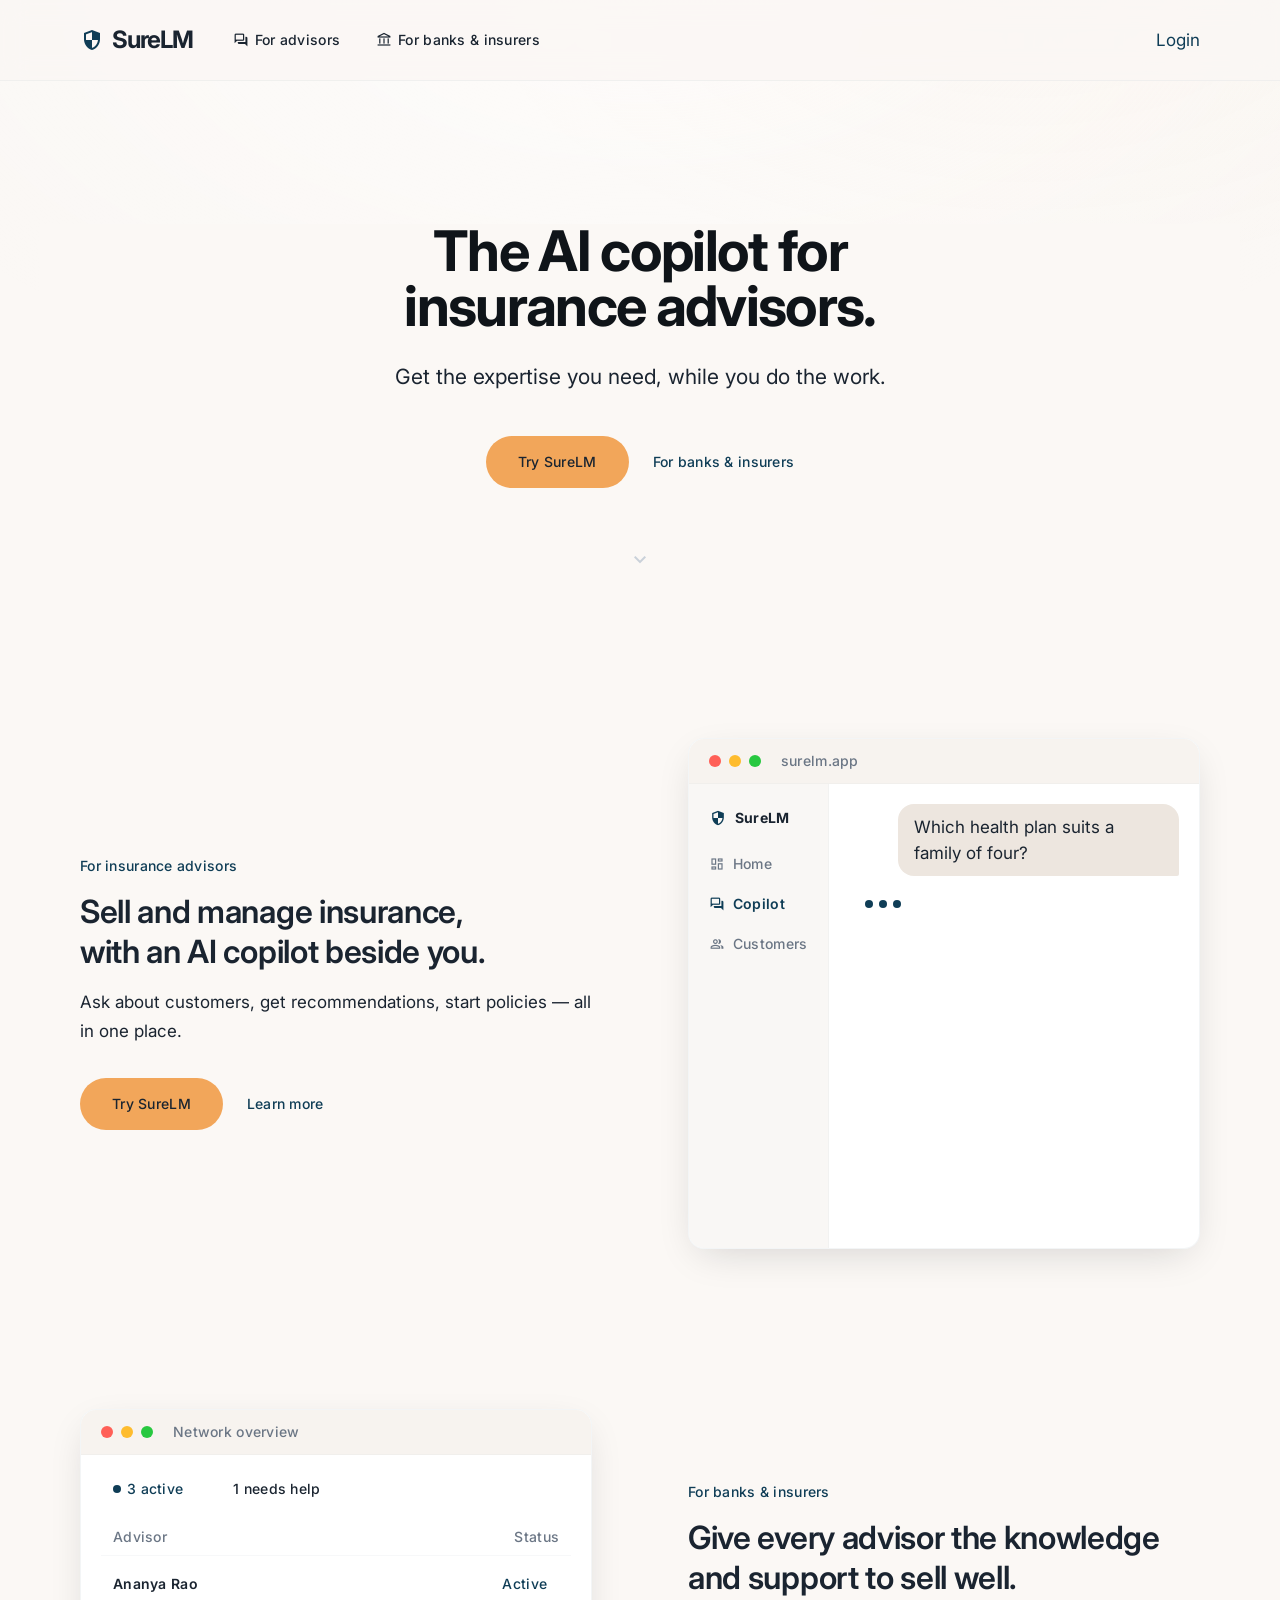
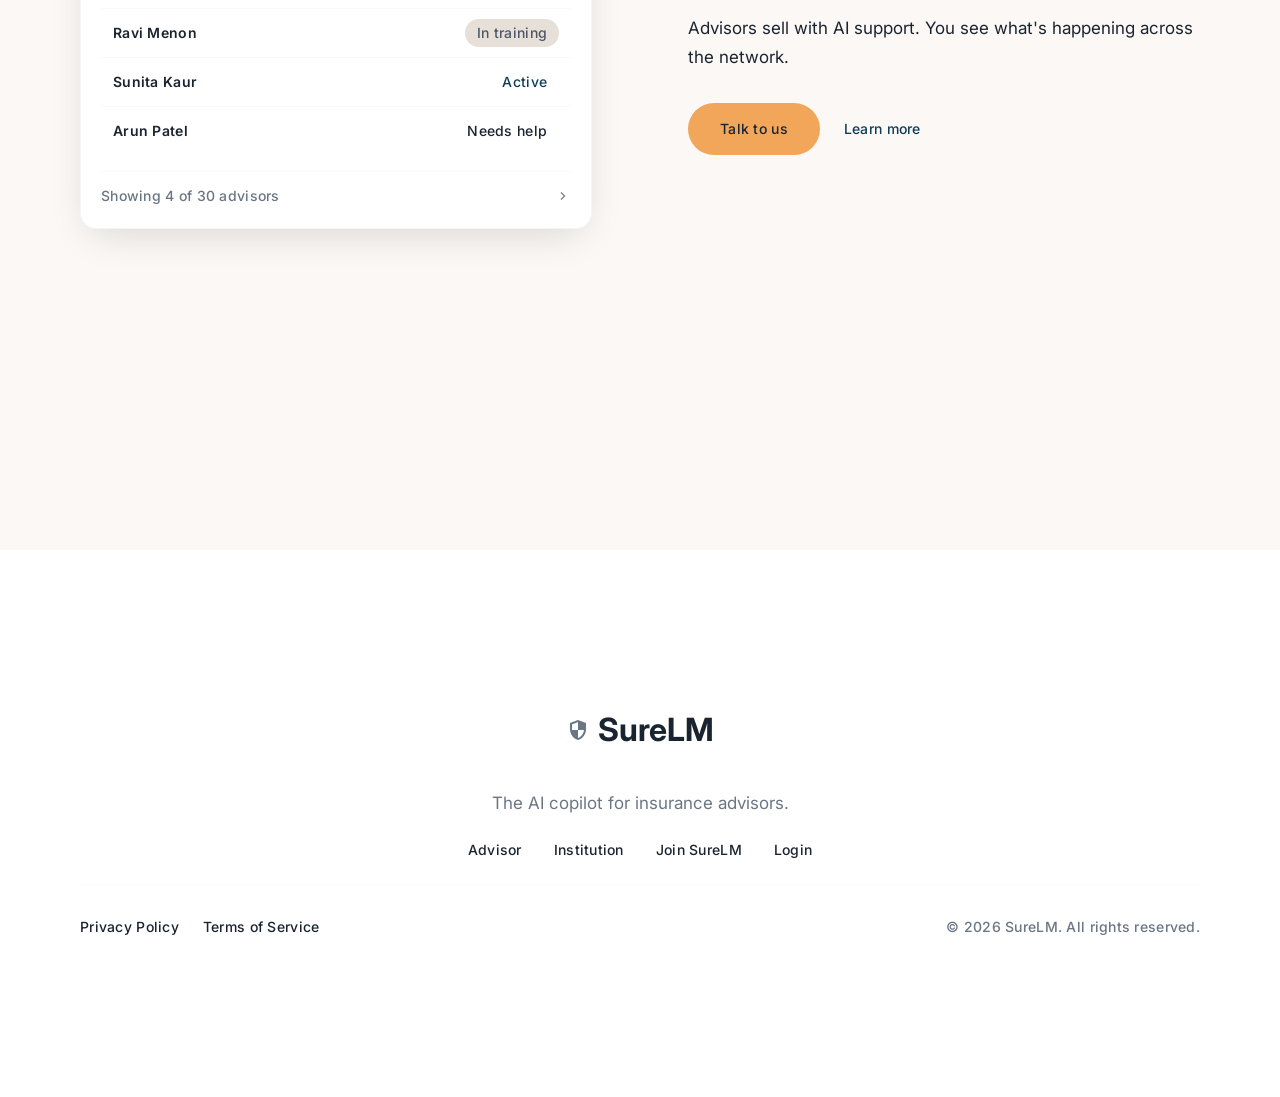
==== commit c15c2d56: "Refine design per frontend-design skill: add prefers-reduced-motion, orchestrate motion, trim arrows" ====
--- a/index.html
+++ b/index.html
@@ -61,15 +61,15 @@
 <!-- Hero Section -->
 <section class="px-margin-mobile md:px-margin-desktop max-w-container-max mx-auto flex flex-col items-center text-center mt-12 md:mt-24 mb-section-gap bg-background">
 <h1 class="font-display-lg text-display-lg tracking-[-0.03em] leading-[0.98] text-charcoal max-w-[800px] mb-6 text-balance">The AI copilot for insurance advisors.</h1>
-<p class="font-body-lg text-body-lg text-slate-ink max-w-[640px] mb-10 text-balance leading-[1.7]">Get the expertise you need, while you do the work.</p>
+<p class="font-body-lg text-body-lg text-slate-ink max-w-[68ch] mb-10 text-balance leading-[1.8]">Get the expertise you need, while you do the work.</p>
 <div class="flex flex-col sm:flex-row items-center gap-6 mb-10 w-full justify-center">
-<a class="bg-[#1D1D1F] text-white px-8 py-4 rounded-full font-label-md text-label-md transition-all duration-300 hover:bg-opacity-90 hover:-translate-y-0.5 hover:shadow-[0_12px_28px_-10px_rgba(63,191,191,0.25)] hover:border hover:border-teal/40 w-full sm:w-auto flex items-center justify-center gap-2" href="trial-form.html">
+<a class="bg-[#F2A65A] text-[#1A2430] px-8 py-4 rounded-full font-label-md text-label-md transition-all duration-300 hover:-translate-y-0.5 hover:shadow-[0_12px_24px_-8px_rgba(242,166,90,0.35)]" w-full sm:w-auto flex items-center justify-center gap-2" href="trial-form.html">
 Try SureLM
-<span class="material-symbols-outlined text-sm" data-icon="arrow_forward" aria-hidden="true" focusable="false">arrow_forward</span>
+
 </a>
 <a class="text-primary font-label-md text-label-md hover:opacity-80 transition-opacity flex items-center gap-1 group" href="institutions.html">
 For banks &amp; insurers
-<span class="material-symbols-outlined text-sm group-hover:translate-x-1 transition-transform" data-icon="arrow_forward" aria-hidden="true" focusable="false">arrow_forward</span>
+
 </a>
 </div>
 <div id="scroll-hint" class="chevron-bounce mt-4">
@@ -77,20 +77,20 @@
 </div>
 </section>
 <!-- For Insurance Advisors Section -->
-<section class="px-margin-mobile md:px-margin-desktop max-w-container-max mx-auto mb-section-gap reveal" id="advisors">
+<section class="px-margin-mobile md:px-margin-desktop max-w-container-max mx-auto mb-section-gap" id="advisors">
 <div class="flex flex-col md:flex-row items-center gap-12 md:gap-24">
 <div class="w-full md:w-1/2 order-2 md:order-1 flex flex-col items-start">
-<span class="font-label-md text-label-md text-primary  mb-4">For insurance advisors</span>
+<span class="font-label-md text-label-md text-primary mb-4">For insurance advisors</span>
 <h2 class="font-headline-lg-mobile md:font-headline-lg text-headline-lg-mobile md:text-headline-lg text-on-surface mb-4 text-balance">Sell and manage insurance, with an AI copilot beside you.</h2>
-<p class="font-body-md text-body-md text-slate-ink mb-8 leading-[1.7]">Ask about customers, get recommendations, start policies — all in one place.</p>
+<p class="font-body-md text-body-md text-slate-ink mb-8 leading-[1.7] max-w-[70ch]">Ask about customers, get recommendations, start policies — all in one place.</p>
 <div class="flex flex-col sm:flex-row items-center gap-6 w-full sm:w-auto">
-<a class="bg-[#1D1D1F] text-white px-8 py-4 rounded-full font-label-md text-label-md transition-all duration-300 hover:bg-opacity-90 hover:-translate-y-0.5 hover:shadow-[0_12px_28px_-10px_rgba(63,191,191,0.25)] hover:border hover:border-teal/40 flex items-center justify-center gap-2 w-full sm:w-auto" href="trial-form.html">
+<a class="bg-[#F2A65A] text-[#1A2430] px-8 py-4 rounded-full font-label-md text-label-md transition-all duration-300 hover:-translate-y-0.5 hover:shadow-[0_12px_24px_-8px_rgba(242,166,90,0.35)]" flex items-center justify-center gap-2 w-full sm:w-auto" href="trial-form.html">
 Try SureLM
-<span class="material-symbols-outlined text-sm" data-icon="arrow_forward" aria-hidden="true" focusable="false">arrow_forward</span>
+
 </a>
 <a class="text-primary font-label-md text-label-md hover:opacity-80 transition-opacity flex items-center gap-1 group" href="advisor.html">
 Learn more
-<span class="material-symbols-outlined text-sm group-hover:translate-x-1 transition-transform" data-icon="arrow_forward" aria-hidden="true" focusable="false">arrow_forward</span>
+
 </a>
 </div>
 </div>
@@ -147,7 +147,7 @@
 </div>
 </section>
 <!-- For Banks & Insurers Section -->
-<section class="px-margin-mobile md:px-margin-desktop max-w-container-max mx-auto mb-section-gap reveal" id="institutions">
+<section class="px-margin-mobile md:px-margin-desktop max-w-container-max mx-auto mb-section-gap" id="institutions">
 <div class="flex flex-col md:flex-row items-center gap-12 md:gap-24">
 <div class="w-full md:w-1/2 order-1 mockup-window rounded-2xl overflow-hidden border border-outline-variant/30 bg-surface-container-lowest shadow-[0_12px_40px_-12px_rgba(15,20,25,0.18)]">
 <div class="flex items-center gap-2 px-5 py-3 border-b border-outline-variant/20 bg-surface-container-low">
@@ -198,17 +198,17 @@
 </div>
 </div>
 <div class="w-full md:w-1/2 order-2 flex flex-col items-start">
-<span class="font-label-md text-label-md text-primary  mb-4">For banks &amp; insurers</span>
+<span class="font-label-md text-label-md text-primary mb-4">For banks &amp; insurers</span>
 <h2 class="font-headline-lg-mobile md:font-headline-lg text-headline-lg-mobile md:text-headline-lg text-on-surface mb-4 text-balance">Give every advisor the knowledge and support to sell well.</h2>
-<p class="font-body-md text-body-md text-slate-ink mb-8 leading-[1.7]">Advisors sell with AI support. You see what's happening across the network.</p>
+<p class="font-body-md text-body-md text-slate-ink mb-8 leading-[1.7] max-w-[70ch]">Advisors sell with AI support. You see what's happening across the network.</p>
 <div class="flex flex-col sm:flex-row items-center gap-6 w-full sm:w-auto">
-<a class="bg-[#1D1D1F] text-white px-8 py-4 rounded-full font-label-md text-label-md transition-all duration-300 hover:bg-opacity-90 hover:-translate-y-0.5 hover:shadow-[0_12px_28px_-10px_rgba(63,191,191,0.25)] hover:border hover:border-teal/40 flex items-center justify-center gap-2 w-full sm:w-auto" href="mailto:contact@surelm.com?subject=I%27d%20like%20to%20talk%20about%20SureLM">
+<a class="bg-[#F2A65A] text-[#1A2430] px-8 py-4 rounded-full font-label-md text-label-md transition-all duration-300 hover:-translate-y-0.5 hover:shadow-[0_12px_24px_-8px_rgba(242,166,90,0.35)]" flex items-center justify-center gap-2 w-full sm:w-auto" href="mailto:contact@surelm.com?subject=I%27d%20like%20to%20talk%20about%20SureLM">
 Talk to us
-<span class="material-symbols-outlined text-sm" data-icon="arrow_forward" aria-hidden="true" focusable="false">arrow_forward</span>
+
 </a>
 <a class="text-primary font-label-md text-label-md hover:opacity-80 transition-opacity flex items-center gap-1 group" href="institutions.html">
 Learn more
-<span class="material-symbols-outlined text-sm group-hover:translate-x-1 transition-transform" data-icon="arrow_forward" aria-hidden="true" focusable="false">arrow_forward</span>
+
 </a>
 </div>
 </div>
@@ -225,19 +225,19 @@
 <nav class="flex flex-col md:flex-row items-center gap-8 mb-16" aria-label="Footer">
 <a class="font-label-md text-label-md text-on-secondary-fixed-variant hover:text-primary transition-all cursor-pointer flex items-center gap-1 group" href="advisor.html">
 Advisor
-<span class="material-symbols-outlined text-sm group-hover:translate-x-1 transition-transform" data-icon="arrow_forward" aria-hidden="true" focusable="false">arrow_forward</span>
+
 </a>
 <a class="font-label-md text-label-md text-on-secondary-fixed-variant hover:text-primary transition-all cursor-pointer flex items-center gap-1 group" href="institutions.html">
 Institution
-<span class="material-symbols-outlined text-sm group-hover:translate-x-1 transition-transform" data-icon="arrow_forward" aria-hidden="true" focusable="false">arrow_forward</span>
+
 </a>
 <a class="font-label-md text-label-md text-on-secondary-fixed-variant hover:text-primary transition-all cursor-pointer flex items-center gap-1 group" href="http://apply.surelm.com">
 Join SureLM
-<span class="material-symbols-outlined text-sm group-hover:translate-x-1 transition-transform" data-icon="arrow_forward" aria-hidden="true" focusable="false">arrow_forward</span>
+
 </a>
 <a class="font-label-md text-label-md text-on-secondary-fixed-variant hover:text-primary transition-all cursor-pointer flex items-center gap-1 group" href="https://aiforbharat-six.vercel.app/sign-up">
 Login
-<span class="material-symbols-outlined text-sm group-hover:translate-x-1 transition-transform" data-icon="arrow_forward" aria-hidden="true" focusable="false">arrow_forward</span>
+
 </a>
 </nav>
 <div class="flex flex-col md:flex-row items-center justify-between w-full pt-8 border-t border-outline-variant/10 gap-4">
@@ -251,90 +251,90 @@
 </footer>
 <script>
 (function(){
-  /* Scroll-reveal: fade in sections as they enter the viewport */
-  var reveals = document.querySelectorAll('.reveal');
-  if (reveals.length && 'IntersectionObserver' in window) {
-    var io = new IntersectionObserver(function(entries) {
-      entries.forEach(function(e) {
-        if (e.isIntersecting) {
-          e.target.classList.add('visible');
-          io.unobserve(e.target);
-        }
-      });
-    }, { threshold: 0.15 });
-    reveals.forEach(function(el) { io.observe(el); });
-  } else {
-    reveals.forEach(function(el) { el.classList.add('visible'); });
+ /* Scroll-reveal: fade in sections as they enter the viewport */
+ vars = document.querySelectorAll('.reveal');
+ if (reveals.length && 'IntersectionObserver' in window) {
+  var io = new IntersectionObserver(function(entries) {
+   entries.forEach(function(e) {
+    if (e.isIntersecting) {
+     e.target.classList.add('visible');
+     io.unobserve(e.target);
+    }
+   });
+  }, { threshold: 0.15 });
+  s.forEach(function(el) { io.observe(el); });
+ } else {
+  s.forEach(function(el) { el.classList.add('visible'); });
+ }
+
+ /* Typing dots → response on advisor mockup */
+ var typing = document.getElementById('ai-typing');
+ var response = document.getElementById('ai-response');
+ var card = document.getElementById('ai-card');
+ if (typing && response) {
+  setTimeout(function() {
+   typing.style.transition = 'opacity 0.3s ease';
+   typing.style.opacity = '0';
+   setTimeout(function() {
+    typing.style.display = 'none';
+    response.style.transition = 'opacity 0.5s ease, transform 0.5s ease';
+    response.style.opacity = '1';
+    response.style.transform = 'translateY(0)';
+    if (card) {
+     setTimeout(function() {
+      card.style.transition = 'opacity 0.5s ease, transform 0.5s ease';
+      card.style.opacity = '1';
+      card.style.transform = 'translateY(0)';
+     }, 250);
+    }
+   }, 300);
+  }, 1800);
+ }
+
+ /* Hide scroll chevron once user scrolls past hero */
+ var hint = document.getElementById('scroll-hint');
+ if (hint && 'IntersectionObserver' in window) {
+  var heroObs = new IntersectionObserver(function(entries) {
+   if (!entries[0].isIntersecting) {
+    hint.style.transition = 'opacity 0.4s ease';
+    hint.style.opacity = '0';
+    setTimeout(function() { hint.style.display = 'none'; }, 400);
+    heroObs.disconnect();
+   }
+  }, { threshold: 0.1 });
+  var hero = hint.closest('section');
+  if (hero) heroObs.observe(hero);
+ }
+
+ /* Scroll-compressed gaps: sections pull closer as you scroll past */
+ var compressSections = document.querySelectorAll('main > section');
+ var COMPRESS_MIN = 100;
+ var COMPRESS_MAX = 160;
+
+ function updateCompression() {
+  var vh = window.innerHeight;
+  for (var i = 0; i < compressSections.length; i++) {
+   var section = compressSections[i];
+   if (!section.nextElementSibling) continue;
+   var rect = section.getBoundingClientRect();
+   var scrolledPast = Math.max(0, -rect.top);
+   var progress = Math.min(1, scrolledPast / section.offsetHeight);
+   var margin = COMPRESS_MAX - (progress * (COMPRESS_MAX - COMPRESS_MIN));
+   section.style.marginBottom = margin + 'px';
   }
-
-  /* Typing dots → response reveal on advisor mockup */
-  var typing = document.getElementById('ai-typing');
-  var response = document.getElementById('ai-response');
-  var card = document.getElementById('ai-card');
-  if (typing && response) {
-    setTimeout(function() {
-      typing.style.transition = 'opacity 0.3s ease';
-      typing.style.opacity = '0';
-      setTimeout(function() {
-        typing.style.display = 'none';
-        response.style.transition = 'opacity 0.5s ease, transform 0.5s ease';
-        response.style.opacity = '1';
-        response.style.transform = 'translateY(0)';
-        if (card) {
-          setTimeout(function() {
-            card.style.transition = 'opacity 0.5s ease, transform 0.5s ease';
-            card.style.opacity = '1';
-            card.style.transform = 'translateY(0)';
-          }, 250);
-        }
-      }, 300);
-    }, 1800);
+ }
+
+ var compressionTicking = false;
+ window.addEventListener('scroll', function() {
+  if (!compressionTicking) {
+   requestAnimationFrame(function() {
+    updateCompression();
+    compressionTicking = false;
+   });
+   compressionTicking = true;
   }
-
-  /* Hide scroll chevron once user scrolls past hero */
-  var hint = document.getElementById('scroll-hint');
-  if (hint && 'IntersectionObserver' in window) {
-    var heroObs = new IntersectionObserver(function(entries) {
-      if (!entries[0].isIntersecting) {
-        hint.style.transition = 'opacity 0.4s ease';
-        hint.style.opacity = '0';
-        setTimeout(function() { hint.style.display = 'none'; }, 400);
-        heroObs.disconnect();
-      }
-    }, { threshold: 0.1 });
-    var hero = hint.closest('section');
-    if (hero) heroObs.observe(hero);
-  }
-
-  /* Scroll-compressed gaps: sections pull closer as you scroll past */
-  var compressSections = document.querySelectorAll('main > section');
-  var COMPRESS_MIN = 100;
-  var COMPRESS_MAX = 160;
-
-  function updateCompression() {
-    var vh = window.innerHeight;
-    for (var i = 0; i < compressSections.length; i++) {
-      var section = compressSections[i];
-      if (!section.nextElementSibling) continue;
-      var rect = section.getBoundingClientRect();
-      var scrolledPast = Math.max(0, -rect.top);
-      var progress = Math.min(1, scrolledPast / section.offsetHeight);
-      var margin = COMPRESS_MAX - (progress * (COMPRESS_MAX - COMPRESS_MIN));
-      section.style.marginBottom = margin + 'px';
-    }
-  }
-
-  var compressionTicking = false;
-  window.addEventListener('scroll', function() {
-    if (!compressionTicking) {
-      requestAnimationFrame(function() {
-        updateCompression();
-        compressionTicking = false;
-      });
-      compressionTicking = true;
-    }
-  }, { passive: true });
-  updateCompression();
+ }, { passive: true });
+ updateCompression();
 })();
 </script>
 <script src="assets/js/main.js"></script>
--- a/assets/css/site.css
+++ b/assets/css/site.css
@@ -1 +1 @@
-*,:after,:before{--tw-border-spacing-x:0;--tw-border-spacing-y:0;--tw-translate-x:0;--tw-translate-y:0;--tw-rotate:0;--tw-skew-x:0;--tw-skew-y:0;--tw-scale-x:1;--tw-scale-y:1;--tw-pan-x: ;--tw-pan-y: ;--tw-pinch-zoom: ;--tw-scroll-snap-strictness:proximity;--tw-gradient-from-position: ;--tw-gradient-via-position: ;--tw-gradient-to-position: ;--tw-ordinal: ;--tw-slashed-zero: ;--tw-numeric-figure: ;--tw-numeric-spacing: ;--tw-numeric-fraction: ;--tw-ring-inset: ;--tw-ring-offset-width:0px;--tw-ring-offset-color:#fff;--tw-ring-color:rgba(59,130,246,.5);--tw-ring-offset-shadow:0 0 #0000;--tw-ring-shadow:0 0 #0000;--tw-shadow:0 0 #0000;--tw-shadow-colored:0 0 #0000;--tw-blur: ;--tw-brightness: ;--tw-contrast: ;--tw-grayscale: ;--tw-hue-rotate: ;--tw-invert: ;--tw-saturate: ;--tw-sepia: ;--tw-drop-shadow: ;--tw-backdrop-blur: ;--tw-backdrop-brightness: ;--tw-backdrop-contrast: ;--tw-backdrop-grayscale: ;--tw-backdrop-hue-rotate: ;--tw-backdrop-invert: ;--tw-backdrop-opacity: ;--tw-backdrop-saturate: ;--tw-backdrop-sepia: ;--tw-contain-size: ;--tw-contain-layout: ;--tw-contain-paint: ;--tw-contain-style: }::backdrop{--tw-border-spacing-x:0;--tw-border-spacing-y:0;--tw-translate-x:0;--tw-translate-y:0;--tw-rotate:0;--tw-skew-x:0;--tw-skew-y:0;--tw-scale-x:1;--tw-scale-y:1;--tw-pan-x: ;--tw-pan-y: ;--tw-pinch-zoom: ;--tw-scroll-snap-strictness:proximity;--tw-gradient-from-position: ;--tw-gradient-via-position: ;--tw-gradient-to-position: ;--tw-ordinal: ;--tw-slashed-zero: ;--tw-numeric-figure: ;--tw-numeric-spacing: ;--tw-numeric-fraction: ;--tw-ring-inset: ;--tw-ring-offset-width:0px;--tw-ring-offset-color:#fff;--tw-ring-color:rgba(59,130,246,.5);--tw-ring-offset-shadow:0 0 #0000;--tw-ring-shadow:0 0 #0000;--tw-shadow:0 0 #0000;--tw-shadow-colored:0 0 #0000;--tw-blur: ;--tw-brightness: ;--tw-contrast: ;--tw-grayscale: ;--tw-hue-rotate: ;--tw-invert: ;--tw-saturate: ;--tw-sepia: ;--tw-drop-shadow: ;--tw-backdrop-blur: ;--tw-backdrop-brightness: ;--tw-backdrop-contrast: ;--tw-backdrop-grayscale: ;--tw-backdrop-hue-rotate: ;--tw-backdrop-invert: ;--tw-backdrop-opacity: ;--tw-backdrop-saturate: ;--tw-backdrop-sepia: ;--tw-contain-size: ;--tw-contain-layout: ;--tw-contain-paint: ;--tw-contain-style: }/*! tailwindcss v3.4.19 | MIT License | https://tailwindcss.com*/*,:after,:before{box-sizing:border-box;border:0 solid #e5e7eb}:after,:before{--tw-content:""}:host,html{line-height:1.5;-webkit-text-size-adjust:100%;-moz-tab-size:4;-o-tab-size:4;tab-size:4;font-family:ui-sans-serif,system-ui,sans-serif,Apple Color Emoji,Segoe UI Emoji,Segoe UI Symbol,Noto Color Emoji;font-feature-settings:normal;font-variation-settings:normal;-webkit-tap-highlight-color:transparent}body{margin:0;line-height:inherit}hr{height:0;color:inherit;border-top-width:1px}abbr:where([title]){-webkit-text-decoration:underline dotted;text-decoration:underline dotted}h1,h2,h3,h4,h5,h6{font-size:inherit;font-weight:inherit}a{color:inherit;text-decoration:inherit}b,strong{font-weight:bolder}code,kbd,pre,samp{font-family:ui-monospace,SFMono-Regular,Menlo,Monaco,Consolas,Liberation Mono,Courier New,monospace;font-feature-settings:normal;font-variation-settings:normal;font-size:1em}small{font-size:80%}sub,sup{font-size:75%;line-height:0;position:relative;vertical-align:baseline}sub{bottom:-.25em}sup{top:-.5em}table{text-indent:0;border-color:inherit;border-collapse:collapse}button,input,optgroup,select,textarea{font-family:inherit;font-feature-settings:inherit;font-variation-settings:inherit;font-size:100%;font-weight:inherit;line-height:inherit;letter-spacing:inherit;color:inherit;margin:0;padding:0}button,select{text-transform:none}button,input:where([type=button]),input:where([type=reset]),input:where([type=submit]){-webkit-appearance:button;background-color:transparent;background-image:none}:-moz-focusring{outline:auto}:-moz-ui-invalid{box-shadow:none}progress{vertical-align:baseline}::-webkit-inner-spin-button,::-webkit-outer-spin-button{height:auto}[type=search]{-webkit-appearance:textfield;outline-offset:-2px}::-webkit-search-decoration{-webkit-appearance:none}::-webkit-file-upload-button{-webkit-appearance:button;font:inherit}summary{display:list-item}blockquote,dd,dl,figure,h1,h2,h3,h4,h5,h6,hr,p,pre{margin:0}fieldset{margin:0}fieldset,legend{padding:0}menu,ol,ul{list-style:none;margin:0;padding:0}dialog{padding:0}textarea{resize:vertical}input::-moz-placeholder,textarea::-moz-placeholder{opacity:1;color:#9ca3af}input::placeholder,textarea::placeholder{opacity:1;color:#9ca3af}[role=button],button{cursor:pointer}:disabled{cursor:default}audio,canvas,embed,iframe,img,object,svg,video{display:block;vertical-align:middle}img,video{max-width:100%;height:auto}[hidden]:where(:not([hidden=until-found])){display:none}.sr-only{position:absolute;width:1px;height:1px;padding:0;margin:-1px;overflow:hidden;clip:rect(0,0,0,0);white-space:nowrap;border-width:0}.visible{visibility:visible}.fixed{position:fixed}.absolute{position:absolute}.relative{position:relative}.left-\[10\%\]{left:10%}.left-\[8\%\]{left:8%}.right-\[10\%\]{right:10%}.right-\[8\%\]{right:8%}.top-0{top:0}.top-\[5px\]{top:5px}.z-10{z-index:10}.z-50{z-index:50}.order-1{order:1}.order-2{order:2}.-mx-2\.5{margin-left:-.625rem;margin-right:-.625rem}.-mx-3{margin-left:-.75rem;margin-right:-.75rem}.mx-auto{margin-left:auto;margin-right:auto}.mb-1{margin-bottom:.25rem}.mb-10{margin-bottom:2.5rem}.mb-12{margin-bottom:3rem}.mb-14{margin-bottom:3.5rem}.mb-16{margin-bottom:4rem}.mb-2{margin-bottom:.5rem}.mb-3{margin-bottom:.75rem}.mb-4{margin-bottom:1rem}.mb-5{margin-bottom:1.25rem}.mb-6{margin-bottom:1.5rem}.mb-8{margin-bottom:2rem}.mb-section-gap{margin-bottom:160px}.ml-3{margin-left:.75rem}.ml-auto{margin-left:auto}.mt-12{margin-top:3rem}.mt-3{margin-top:.75rem}.mt-4{margin-top:1rem}.mt-section-gap{margin-top:160px}.block{display:block}.inline-block{display:inline-block}.flex{display:flex}.grid{display:grid}.hidden{display:none}.h-11{height:2.75rem}.h-14{height:3.5rem}.h-2{height:.5rem}.h-2\.5{height:.625rem}.h-20{height:5rem}.h-px{height:1px}.w-11{width:2.75rem}.w-14{width:3.5rem}.w-2{width:.5rem}.w-2\.5{width:.625rem}.w-20{width:5rem}.w-full{width:100%}.min-w-0{min-width:0}.max-w-2xl{max-width:42rem}.max-w-3xl{max-width:48rem}.max-w-4xl{max-width:56rem}.max-w-5xl{max-width:64rem}.max-w-\[560px\]{max-width:560px}.max-w-\[620px\]{max-width:620px}.max-w-\[640px\]{max-width:640px}.max-w-\[760px\]{max-width:760px}.max-w-\[800px\]{max-width:800px}.max-w-\[85\%\]{max-width:85%}.max-w-\[90\%\]{max-width:90%}.max-w-\[95\%\]{max-width:95%}.max-w-container-max{max-width:1200px}.max-w-full{max-width:100%}.max-w-lg{max-width:32rem}.max-w-md{max-width:28rem}.max-w-xl{max-width:36rem}.flex-shrink{flex-shrink:1}.shrink-0{flex-shrink:0}.rotate-90{--tw-rotate:90deg}.rotate-90,.transform{transform:translate(var(--tw-translate-x),var(--tw-translate-y)) rotate(var(--tw-rotate)) skewX(var(--tw-skew-x)) skewY(var(--tw-skew-y)) scaleX(var(--tw-scale-x)) scaleY(var(--tw-scale-y))}.cursor-pointer{cursor:pointer}.scroll-mt-32{scroll-margin-top:8rem}.grid-cols-1{grid-template-columns:repeat(1,minmax(0,1fr))}.grid-cols-2{grid-template-columns:repeat(2,minmax(0,1fr))}.grid-cols-\[1fr_auto\]{grid-template-columns:1fr auto}.grid-cols-\[1fr_auto_auto\]{grid-template-columns:1fr auto auto}.flex-col{flex-direction:column}.flex-wrap{flex-wrap:wrap}.items-start{align-items:flex-start}.items-center{align-items:center}.justify-start{justify-content:flex-start}.justify-end{justify-content:flex-end}.justify-center{justify-content:center}.justify-between{justify-content:space-between}.gap-1{gap:.25rem}.gap-1\.5{gap:.375rem}.gap-12{gap:3rem}.gap-2{gap:.5rem}.gap-3{gap:.75rem}.gap-4{gap:1rem}.gap-5{gap:1.25rem}.gap-6{gap:1.5rem}.gap-8{gap:2rem}.space-y-2>:not([hidden])~:not([hidden]){--tw-space-y-reverse:0;margin-top:calc(.5rem*(1 - var(--tw-space-y-reverse)));margin-bottom:calc(.5rem*var(--tw-space-y-reverse))}.space-y-3>:not([hidden])~:not([hidden]){--tw-space-y-reverse:0;margin-top:calc(.75rem*(1 - var(--tw-space-y-reverse)));margin-bottom:calc(.75rem*var(--tw-space-y-reverse))}.space-y-4>:not([hidden])~:not([hidden]){--tw-space-y-reverse:0;margin-top:calc(1rem*(1 - var(--tw-space-y-reverse)));margin-bottom:calc(1rem*var(--tw-space-y-reverse))}.space-y-5>:not([hidden])~:not([hidden]){--tw-space-y-reverse:0;margin-top:calc(1.25rem*(1 - var(--tw-space-y-reverse)));margin-bottom:calc(1.25rem*var(--tw-space-y-reverse))}.space-y-gutter>:not([hidden])~:not([hidden]){--tw-space-y-reverse:0;margin-top:calc(24px*(1 - var(--tw-space-y-reverse)));margin-bottom:calc(24px*var(--tw-space-y-reverse))}.divide-y>:not([hidden])~:not([hidden]){--tw-divide-y-reverse:0;border-top-width:calc(1px*(1 - var(--tw-divide-y-reverse)));border-bottom-width:calc(1px*var(--tw-divide-y-reverse))}.divide-outline-variant\/20>:not([hidden])~:not([hidden]){border-color:rgba(214,220,226,.2)}.overflow-hidden{overflow:hidden}.overflow-x-hidden{overflow-x:hidden}.scroll-smooth{scroll-behavior:smooth}.truncate{overflow:hidden;text-overflow:ellipsis;white-space:nowrap}.text-wrap{text-wrap:wrap}.text-balance{text-wrap:balance}.rounded-2xl{border-radius:1rem}.rounded-full{border-radius:9999px}.rounded-xl{border-radius:.75rem}.rounded-bl-sm{border-bottom-left-radius:.125rem}.rounded-br-sm{border-bottom-right-radius:.125rem}.rounded-tl-sm{border-top-left-radius:.125rem}.rounded-tr-sm{border-top-right-radius:.125rem}.border{border-width:1px}.border-b{border-bottom-width:1px}.border-r{border-right-width:1px}.border-t{border-top-width:1px}.border-outline-variant\/10{border-color:rgba(214,220,226,.1)}.border-outline-variant\/20{border-color:rgba(214,220,226,.2)}.border-outline-variant\/30{border-color:rgba(214,220,226,.3)}.bg-\[\#1D1D1F\]{--tw-bg-opacity:1;background-color:rgb(29 29 31/var(--tw-bg-opacity,1))}.bg-\[\#28c840\]{--tw-bg-opacity:1;background-color:rgb(40 200 64/var(--tw-bg-opacity,1))}.bg-\[\#febc2e\]{--tw-bg-opacity:1;background-color:rgb(254 188 46/var(--tw-bg-opacity,1))}.bg-\[\#ff5f57\]{--tw-bg-opacity:1;background-color:rgb(255 95 87/var(--tw-bg-opacity,1))}.bg-background{--tw-bg-opacity:1;background-color:rgb(251 248 245/var(--tw-bg-opacity,1))}.bg-outline-variant\/40{background-color:rgba(214,220,226,.4)}.bg-primary{--tw-bg-opacity:1;background-color:rgb(15 61 86/var(--tw-bg-opacity,1))}.bg-surface{--tw-bg-opacity:1;background-color:rgb(251 248 245/var(--tw-bg-opacity,1))}.bg-surface-container{--tw-bg-opacity:1;background-color:rgb(242 236 230/var(--tw-bg-opacity,1))}.bg-surface-container-high{--tw-bg-opacity:1;background-color:rgb(237 230 223/var(--tw-bg-opacity,1))}.bg-surface-container-highest{--tw-bg-opacity:1;background-color:rgb(231 224 216/var(--tw-bg-opacity,1))}.bg-surface-container-low{--tw-bg-opacity:1;background-color:rgb(247 243 239/var(--tw-bg-opacity,1))}.bg-surface-container-low\/60{background-color:hsla(30,33%,95%,.6)}.bg-surface-container-lowest{--tw-bg-opacity:1;background-color:rgb(255 255 255/var(--tw-bg-opacity,1))}.bg-surface\/80{background-color:hsla(30,43%,97%,.8)}.bg-surface\/95{background-color:hsla(30,43%,97%,.95)}.p-1\.5{padding:.375rem}.p-10{padding:2.5rem}.p-2{padding:.5rem}.p-4{padding:1rem}.p-5{padding:1.25rem}.p-6{padding:1.5rem}.px-10{padding-left:2.5rem;padding-right:2.5rem}.px-2\.5{padding-left:.625rem;padding-right:.625rem}.px-3{padding-left:.75rem;padding-right:.75rem}.px-4{padding-left:1rem;padding-right:1rem}.px-5{padding-left:1.25rem;padding-right:1.25rem}.px-6{padding-left:1.5rem;padding-right:1.5rem}.px-8{padding-left:2rem;padding-right:2rem}.px-margin-mobile{padding-left:20px;padding-right:20px}.py-0\.5{padding-top:.125rem;padding-bottom:.125rem}.py-1{padding-top:.25rem;padding-bottom:.25rem}.py-1\.5{padding-top:.375rem;padding-bottom:.375rem}.py-2{padding-top:.5rem;padding-bottom:.5rem}.py-2\.5{padding-top:.625rem;padding-bottom:.625rem}.py-20{padding-top:5rem;padding-bottom:5rem}.py-3{padding-top:.75rem;padding-bottom:.75rem}.py-3\.5{padding-top:.875rem;padding-bottom:.875rem}.py-4{padding-top:1rem;padding-bottom:1rem}.py-section-gap{padding-top:160px}.pb-section-gap,.py-section-gap{padding-bottom:160px}.pl-3{padding-left:.75rem}.pl-4{padding-left:1rem}.pr-2{padding-right:.5rem}.pt-3{padding-top:.75rem}.pt-32{padding-top:8rem}.pt-8{padding-top:2rem}.text-left{text-align:left}.text-center{text-align:center}.text-right{text-align:right}.font-body-lg,.font-body-md,.font-display-lg,.font-headline-lg,.font-headline-lg-mobile,.font-label-md{font-family:Inter}.text-2xl{font-size:1.5rem;line-height:2rem}.text-3xl{font-size:1.875rem;line-height:2.25rem}.text-base{font-size:1rem;line-height:1.5rem}.text-body-lg{font-size:21px;line-height:32px}.text-body-lg,.text-body-md{letter-spacing:0;font-weight:400}.text-body-md{font-size:17px;line-height:26px}.text-display-lg{font-size:56px;line-height:60px;letter-spacing:-.01em;font-weight:700}.text-headline-lg{font-size:32px;line-height:40px;letter-spacing:-.01em;font-weight:600}.text-headline-lg-mobile{font-size:24px;line-height:30px;letter-spacing:0;font-weight:600}.text-label-md{font-size:14px;line-height:20px;letter-spacing:.02em;font-weight:500}.text-lg{font-size:1.125rem;line-height:1.75rem}.text-sm{font-size:.875rem;line-height:1.25rem}.font-bold{font-weight:700}.font-medium{font-weight:500}.font-semibold{font-weight:600}.uppercase{text-transform:uppercase}.leading-\[0\.98\]{line-height:.98}.leading-\[1\.7\]{line-height:1.7}.tracking-\[-0\.03em\]{letter-spacing:-.03em}.tracking-tighter{letter-spacing:-.05em}.text-charcoal{--tw-text-opacity:1;color:rgb(15 20 25/var(--tw-text-opacity,1))}.text-on-surface{--tw-text-opacity:1;color:rgb(26 36 48/var(--tw-text-opacity,1))}.text-on-surface-variant{--tw-text-opacity:1;color:rgb(76 86 102/var(--tw-text-opacity,1))}.text-outline{--tw-text-opacity:1;color:rgb(201 209 217/var(--tw-text-opacity,1))}.text-primary{--tw-text-opacity:1;color:rgb(15 61 86/var(--tw-text-opacity,1))}.text-secondary{--tw-text-opacity:1;color:rgb(107 118 133/var(--tw-text-opacity,1))}.text-slate-ink{--tw-text-opacity:1;color:rgb(26 36 48/var(--tw-text-opacity,1))}.text-white{--tw-text-opacity:1;color:rgb(255 255 255/var(--tw-text-opacity,1))}.antialiased{-webkit-font-smoothing:antialiased;-moz-osx-font-smoothing:grayscale}.shadow-\[0_12px_40px_-12px_rgba\(15\2c 20\2c 25\2c 0\.18\)\]{--tw-shadow:0 12px 40px -12px rgba(15,20,25,.18);--tw-shadow-colored:0 12px 40px -12px var(--tw-shadow-color);box-shadow:var(--tw-ring-offset-shadow,0 0 #0000),var(--tw-ring-shadow,0 0 #0000),var(--tw-shadow)}.shadow-\[0_20px_60px_-15px_rgba\(0\2c 0\2c 0\2c 0\.15\)\]{--tw-shadow:0 20px 60px -15px rgba(0,0,0,.15);--tw-shadow-colored:0 20px 60px -15px var(--tw-shadow-color);box-shadow:var(--tw-ring-offset-shadow,0 0 #0000),var(--tw-ring-shadow,0 0 #0000),var(--tw-shadow)}.outline{outline-style:solid}.backdrop-blur-md{--tw-backdrop-blur:blur(12px);-webkit-backdrop-filter:var(--tw-backdrop-blur) var(--tw-backdrop-brightness) var(--tw-backdrop-contrast) var(--tw-backdrop-grayscale) var(--tw-backdrop-hue-rotate) var(--tw-backdrop-invert) var(--tw-backdrop-opacity) var(--tw-backdrop-saturate) var(--tw-backdrop-sepia);backdrop-filter:var(--tw-backdrop-blur) var(--tw-backdrop-brightness) var(--tw-backdrop-contrast) var(--tw-backdrop-grayscale) var(--tw-backdrop-hue-rotate) var(--tw-backdrop-invert) var(--tw-backdrop-opacity) var(--tw-backdrop-saturate) var(--tw-backdrop-sepia)}.transition{transition-property:color,background-color,border-color,text-decoration-color,fill,stroke,opacity,box-shadow,transform,filter,-webkit-backdrop-filter;transition-property:color,background-color,border-color,text-decoration-color,fill,stroke,opacity,box-shadow,transform,filter,backdrop-filter;transition-property:color,background-color,border-color,text-decoration-color,fill,stroke,opacity,box-shadow,transform,filter,backdrop-filter,-webkit-backdrop-filter;transition-timing-function:cubic-bezier(.4,0,.2,1);transition-duration:.15s}.transition-all{transition-property:all;transition-timing-function:cubic-bezier(.4,0,.2,1);transition-duration:.15s}.transition-colors{transition-property:color,background-color,border-color,text-decoration-color,fill,stroke;transition-timing-function:cubic-bezier(.4,0,.2,1);transition-duration:.15s}.transition-opacity{transition-property:opacity;transition-timing-function:cubic-bezier(.4,0,.2,1);transition-duration:.15s}.transition-transform{transition-property:transform;transition-timing-function:cubic-bezier(.4,0,.2,1);transition-duration:.15s}.duration-300{transition-duration:.3s}body{font-family:Inter,sans-serif;background-color:#fbf8f5;color:#1a1c1d;-webkit-font-smoothing:antialiased}a:focus-visible,button:focus-visible{outline:none;box-shadow:0 0 0 2px #004e9f;border-radius:9999px}img{-webkit-user-select:none;-moz-user-select:none;user-select:none;-webkit-user-drag:none}.window-dot{width:12px;height:12px;border-radius:9999px}.hide-scrollbar::-webkit-scrollbar{display:none}.hide-scrollbar{-ms-overflow-style:none;scrollbar-width:none}.glass-nav{background:hsla(30,43%,97%,.85);backdrop-filter:blur(12px);-webkit-backdrop-filter:blur(12px)}.reveal{opacity:0;transform:translateY(20px);transition:opacity .7s cubic-bezier(.16,1,.3,1),transform .7s cubic-bezier(.16,1,.3,1)}.reveal.visible{opacity:1;transform:translateY(0)}@keyframes typingDot{0%,60%,to{opacity:.25;transform:scale(.85)}30%{opacity:1;transform:scale(1)}}.typing-dot:first-child{animation:typingDot 1.4s ease-in-out 0s infinite}.typing-dot:nth-child(2){animation:typingDot 1.4s ease-in-out .2s infinite}.typing-dot:nth-child(3){animation:typingDot 1.4s ease-in-out .4s infinite}@keyframes typingFadeOut{to{opacity:0;transform:scale(.8)}}@keyframes responseFadeIn{to{opacity:1;transform:translateY(0)}}@keyframes subtlePulse{0%,to{opacity:1}50%{opacity:.55}}.pulse-badge{animation:subtlePulse 3s ease-in-out infinite}@keyframes chevronBounce{0%,to{transform:translateY(0)}50%{transform:translateY(6px)}}.chevron-bounce{animation:chevronBounce 2s ease-in-out infinite}.mockup-window{transition:box-shadow .3s ease,transform .3s ease}@media (hover:hover){.mockup-window:hover{box-shadow:0 20px 48px -16px rgba(15,20,25,.22);transform:translateY(-2px)}}.selection\:bg-primary ::-moz-selection{--tw-bg-opacity:1;background-color:rgb(15 61 86/var(--tw-bg-opacity,1))}.selection\:bg-primary ::selection{--tw-bg-opacity:1;background-color:rgb(15 61 86/var(--tw-bg-opacity,1))}.selection\:text-white ::-moz-selection{--tw-text-opacity:1;color:rgb(255 255 255/var(--tw-text-opacity,1))}.selection\:text-white ::selection{--tw-text-opacity:1;color:rgb(255 255 255/var(--tw-text-opacity,1))}.selection\:bg-primary::-moz-selection{--tw-bg-opacity:1;background-color:rgb(15 61 86/var(--tw-bg-opacity,1))}.selection\:bg-primary::selection{--tw-bg-opacity:1;background-color:rgb(15 61 86/var(--tw-bg-opacity,1))}.selection\:text-white::-moz-selection{--tw-text-opacity:1;color:rgb(255 255 255/var(--tw-text-opacity,1))}.selection\:text-white::selection{--tw-text-opacity:1;color:rgb(255 255 255/var(--tw-text-opacity,1))}.hover\:-translate-y-0\.5:hover{--tw-translate-y:-0.125rem;transform:translate(var(--tw-translate-x),var(--tw-translate-y)) rotate(var(--tw-rotate)) skewX(var(--tw-skew-x)) skewY(var(--tw-skew-y)) scaleX(var(--tw-scale-x)) scaleY(var(--tw-scale-y))}.hover\:border:hover{border-width:1px}.hover\:border-teal\/40:hover{border-color:rgba(63,191,191,.4)}.hover\:bg-surface-container:hover{--tw-bg-opacity:1;background-color:rgb(242 236 230/var(--tw-bg-opacity,1))}.hover\:bg-opacity-90:hover{--tw-bg-opacity:0.9}.hover\:text-primary:hover{--tw-text-opacity:1;color:rgb(15 61 86/var(--tw-text-opacity,1))}.hover\:text-primary-container:hover{--tw-text-opacity:1;color:rgb(26 85 109/var(--tw-text-opacity,1))}.hover\:underline:hover{text-decoration-line:underline}.hover\:opacity-80:hover{opacity:.8}.hover\:shadow-\[0_12px_28px_-10px_rgba\(63\2c 191\2c 191\2c 0\.25\)\]:hover{--tw-shadow:0 12px 28px -10px rgba(63,191,191,.25);--tw-shadow-colored:0 12px 28px -10px var(--tw-shadow-color);box-shadow:var(--tw-ring-offset-shadow,0 0 #0000),var(--tw-ring-shadow,0 0 #0000),var(--tw-shadow)}.focus\:not-sr-only:focus{position:static;width:auto;height:auto;padding:0;margin:0;overflow:visible;clip:auto;white-space:normal}.focus\:absolute:focus{position:absolute}.focus\:left-4:focus{left:1rem}.focus\:top-4:focus{top:1rem}.focus\:z-50:focus{z-index:50}.focus\:rounded-full:focus{border-radius:9999px}.focus\:bg-surface-container-lowest:focus,.focus\:bg-white:focus{--tw-bg-opacity:1;background-color:rgb(255 255 255/var(--tw-bg-opacity,1))}.focus\:px-4:focus{padding-left:1rem;padding-right:1rem}.focus\:py-2:focus{padding-top:.5rem;padding-bottom:.5rem}.focus\:shadow-lg:focus{--tw-shadow:0 10px 15px -3px rgba(0,0,0,.1),0 4px 6px -4px rgba(0,0,0,.1);--tw-shadow-colored:0 10px 15px -3px var(--tw-shadow-color),0 4px 6px -4px var(--tw-shadow-color);box-shadow:var(--tw-ring-offset-shadow,0 0 #0000),var(--tw-ring-shadow,0 0 #0000),var(--tw-shadow)}.active\:opacity-70:active{opacity:.7}.group:hover .group-hover\:translate-x-1{--tw-translate-x:0.25rem;transform:translate(var(--tw-translate-x),var(--tw-translate-y)) rotate(var(--tw-rotate)) skewX(var(--tw-skew-x)) skewY(var(--tw-skew-y)) scaleX(var(--tw-scale-x)) scaleY(var(--tw-scale-y))}@media (min-width:640px){.sm\:block{display:block}.sm\:flex{display:flex}.sm\:hidden{display:none}.sm\:w-auto{width:auto}.sm\:flex-row{flex-direction:row}}@media (min-width:768px){.md\:order-1{order:1}.md\:order-2{order:2}.md\:mt-24{margin-top:6rem}.md\:block{display:block}.md\:flex{display:flex}.md\:w-1\/2{width:50%}.md\:w-auto{width:auto}.md\:max-w-\[70\%\]{max-width:70%}.md\:max-w-\[75\%\]{max-width:75%}.md\:max-w-\[85\%\]{max-width:85%}.md\:flex-1{flex:1 1 0%}.md\:rotate-0{--tw-rotate:0deg;transform:translate(var(--tw-translate-x),var(--tw-translate-y)) rotate(var(--tw-rotate)) skewX(var(--tw-skew-x)) skewY(var(--tw-skew-y)) scaleX(var(--tw-scale-x)) scaleY(var(--tw-scale-y))}.md\:grid-cols-2{grid-template-columns:repeat(2,minmax(0,1fr))}.md\:grid-cols-5{grid-template-columns:repeat(5,minmax(0,1fr))}.md\:grid-cols-\[140px_1fr\]{grid-template-columns:140px 1fr}.md\:grid-cols-\[1fr_280px\]{grid-template-columns:1fr 280px}.md\:grid-cols-\[200px_1fr\]{grid-template-columns:200px 1fr}.md\:flex-row{flex-direction:row}.md\:flex-nowrap{flex-wrap:nowrap}.md\:gap-0{gap:0}.md\:gap-2{gap:.5rem}.md\:gap-24{gap:6rem}.md\:border-b-0{border-bottom-width:0}.md\:border-l{border-left-width:1px}.md\:border-r{border-right-width:1px}.md\:border-t-0{border-top-width:0}.md\:p-10{padding:2.5rem}.md\:p-8{padding:2rem}.md\:px-margin-desktop{padding-left:40px;padding-right:40px}.md\:font-headline-lg{font-family:Inter}.md\:text-headline-lg{font-size:32px;line-height:40px;letter-spacing:-.01em;font-weight:600}}+*,:after,:before{--tw-border-spacing-x:0;--tw-border-spacing-y:0;--tw-translate-x:0;--tw-translate-y:0;--tw-rotate:0;--tw-skew-x:0;--tw-skew-y:0;--tw-scale-x:1;--tw-scale-y:1;--tw-pan-x: ;--tw-pan-y: ;--tw-pinch-zoom: ;--tw-scroll-snap-strictness:proximity;--tw-gradient-from-position: ;--tw-gradient-via-position: ;--tw-gradient-to-position: ;--tw-ordinal: ;--tw-slashed-zero: ;--tw-numeric-figure: ;--tw-numeric-spacing: ;--tw-numeric-fraction: ;--tw-ring-inset: ;--tw-ring-offset-width:0px;--tw-ring-offset-color:#fff;--tw-ring-color:rgba(59,130,246,.5);--tw-ring-offset-shadow:0 0 #0000;--tw-ring-shadow:0 0 #0000;--tw-shadow:0 0 #0000;--tw-shadow-colored:0 0 #0000;--tw-blur: ;--tw-brightness: ;--tw-contrast: ;--tw-grayscale: ;--tw-hue-rotate: ;--tw-invert: ;--tw-saturate: ;--tw-sepia: ;--tw-drop-shadow: ;--tw-backdrop-blur: ;--tw-backdrop-brightness: ;--tw-backdrop-contrast: ;--tw-backdrop-grayscale: ;--tw-backdrop-hue-rotate: ;--tw-backdrop-invert: ;--tw-backdrop-opacity: ;--tw-backdrop-saturate: ;--tw-backdrop-sepia: ;--tw-contain-size: ;--tw-contain-layout: ;--tw-contain-paint: ;--tw-contain-style: }::backdrop{--tw-border-spacing-x:0;--tw-border-spacing-y:0;--tw-translate-x:0;--tw-translate-y:0;--tw-rotate:0;--tw-skew-x:0;--tw-skew-y:0;--tw-scale-x:1;--tw-scale-y:1;--tw-pan-x: ;--tw-pan-y: ;--tw-pinch-zoom: ;--tw-scroll-snap-strictness:proximity;--tw-gradient-from-position: ;--tw-gradient-via-position: ;--tw-gradient-to-position: ;--tw-ordinal: ;--tw-slashed-zero: ;--tw-numeric-figure: ;--tw-numeric-spacing: ;--tw-numeric-fraction: ;--tw-ring-inset: ;--tw-ring-offset-width:0px;--tw-ring-offset-color:#fff;--tw-ring-color:rgba(59,130,246,.5);--tw-ring-offset-shadow:0 0 #0000;--tw-ring-shadow:0 0 #0000;--tw-shadow:0 0 #0000;--tw-shadow-colored:0 0 #0000;--tw-blur: ;--tw-brightness: ;--tw-contrast: ;--tw-grayscale: ;--tw-hue-rotate: ;--tw-invert: ;--tw-saturate: ;--tw-sepia: ;--tw-drop-shadow: ;--tw-backdrop-blur: ;--tw-backdrop-brightness: ;--tw-backdrop-contrast: ;--tw-backdrop-grayscale: ;--tw-backdrop-hue-rotate: ;--tw-backdrop-invert: ;--tw-backdrop-opacity: ;--tw-backdrop-saturate: ;--tw-backdrop-sepia: ;--tw-contain-size: ;--tw-contain-layout: ;--tw-contain-paint: ;--tw-contain-style: }/*! tailwindcss v3.4.19 | MIT License | https://tailwindcss.com*/*,:after,:before{box-sizing:border-box;border:0 solid #e5e7eb}:after,:before{--tw-content:""}:host,html{line-height:1.5;-webkit-text-size-adjust:100%;-moz-tab-size:4;-o-tab-size:4;tab-size:4;font-family:ui-sans-serif,system-ui,sans-serif,Apple Color Emoji,Segoe UI Emoji,Segoe UI Symbol,Noto Color Emoji;font-feature-settings:normal;font-variation-settings:normal;-webkit-tap-highlight-color:transparent}body{margin:0;line-height:inherit}hr{height:0;color:inherit;border-top-width:1px}abbr:where([title]){-webkit-text-decoration:underline dotted;text-decoration:underline dotted}h1,h2,h3,h4,h5,h6{font-size:inherit;font-weight:inherit}a{color:inherit;text-decoration:inherit}b,strong{font-weight:bolder}code,kbd,pre,samp{font-family:ui-monospace,SFMono-Regular,Menlo,Monaco,Consolas,Liberation Mono,Courier New,monospace;font-feature-settings:normal;font-variation-settings:normal;font-size:1em}small{font-size:80%}sub,sup{font-size:75%;line-height:0;position:relative;vertical-align:baseline}sub{bottom:-.25em}sup{top:-.5em}table{text-indent:0;border-color:inherit;border-collapse:collapse}button,input,optgroup,select,textarea{font-family:inherit;font-feature-settings:inherit;font-variation-settings:inherit;font-size:100%;font-weight:inherit;line-height:inherit;letter-spacing:inherit;color:inherit;margin:0;padding:0}button,select{text-transform:none}button,input:where([type=button]),input:where([type=reset]),input:where([type=submit]){-webkit-appearance:button;background-color:transparent;background-image:none}:-moz-focusring{outline:auto}:-moz-ui-invalid{box-shadow:none}progress{vertical-align:baseline}::-webkit-inner-spin-button,::-webkit-outer-spin-button{height:auto}[type=search]{-webkit-appearance:textfield;outline-offset:-2px}::-webkit-search-decoration{-webkit-appearance:none}::-webkit-file-upload-button{-webkit-appearance:button;font:inherit}summary{display:list-item}blockquote,dd,dl,figure,h1,h2,h3,h4,h5,h6,hr,p,pre{margin:0}fieldset{margin:0}fieldset,legend{padding:0}menu,ol,ul{list-style:none;margin:0;padding:0}dialog{padding:0}textarea{resize:vertical}input::-moz-placeholder,textarea::-moz-placeholder{opacity:1;color:#9ca3af}input::placeholder,textarea::placeholder{opacity:1;color:#9ca3af}[role=button],button{cursor:pointer}:disabled{cursor:default}audio,canvas,embed,iframe,img,object,svg,video{display:block;vertical-align:middle}img,video{max-width:100%;height:auto}[hidden]:where(:not([hidden=until-found])){display:none}.sr-only{position:absolute;width:1px;height:1px;padding:0;margin:-1px;overflow:hidden;clip:rect(0,0,0,0);white-space:nowrap;border-width:0}.visible{visibility:visible}.fixed{position:fixed}.absolute{position:absolute}.relative{position:relative}.left-\[10\%\]{left:10%}.left-\[8\%\]{left:8%}.right-\[10\%\]{right:10%}.right-\[8\%\]{right:8%}.top-0{top:0}.top-\[5px\]{top:5px}.z-10{z-index:10}.z-50{z-index:50}.order-1{order:1}.order-2{order:2}.-mx-2\.5{margin-left:-.625rem;margin-right:-.625rem}.-mx-3{margin-left:-.75rem;margin-right:-.75rem}.mx-auto{margin-left:auto;margin-right:auto}.mb-1{margin-bottom:.25rem}.mb-10{margin-bottom:2.5rem}.mb-12{margin-bottom:3rem}.mb-14{margin-bottom:3.5rem}.mb-16{margin-bottom:4rem}.mb-2{margin-bottom:.5rem}.mb-3{margin-bottom:.75rem}.mb-4{margin-bottom:1rem}.mb-5{margin-bottom:1.25rem}.mb-6{margin-bottom:1.5rem}.mb-8{margin-bottom:2rem}.mb-section-gap{margin-bottom:160px}.ml-3{margin-left:.75rem}.ml-auto{margin-left:auto}.mt-12{margin-top:3rem}.mt-3{margin-top:.75rem}.mt-4{margin-top:1rem}.mt-section-gap{margin-top:160px}.block{display:block}.inline-block{display:inline-block}.flex{display:flex}.grid{display:grid}.hidden{display:none}.h-11{height:2.75rem}.h-14{height:3.5rem}.h-2{height:.5rem}.h-2\.5{height:.625rem}.h-20{height:5rem}.h-px{height:1px}.w-11{width:2.75rem}.w-14{width:3.5rem}.w-2{width:.5rem}.w-2\.5{width:.625rem}.w-20{width:5rem}.w-full{width:100%}.min-w-0{min-width:0}.max-w-2xl{max-width:42rem}.max-w-3xl{max-width:48rem}.max-w-4xl{max-width:56rem}.max-w-5xl{max-width:64rem}.max-w-\[560px\]{max-width:560px}.max-w-\[620px\]{max-width:620px}.max-w-\[68ch\]{max-width:68ch}.max-w-\[70ch\]{max-width:70ch}.max-w-\[760px\]{max-width:760px}.max-w-\[800px\]{max-width:800px}.max-w-\[85\%\]{max-width:85%}.max-w-\[90\%\]{max-width:90%}.max-w-\[95\%\]{max-width:95%}.max-w-container-max{max-width:1200px}.max-w-full{max-width:100%}.max-w-lg{max-width:32rem}.max-w-md{max-width:28rem}.max-w-xl{max-width:36rem}.flex-shrink{flex-shrink:1}.shrink-0{flex-shrink:0}.transform{transform:translate(var(--tw-translate-x),var(--tw-translate-y)) rotate(var(--tw-rotate)) skewX(var(--tw-skew-x)) skewY(var(--tw-skew-y)) scaleX(var(--tw-scale-x)) scaleY(var(--tw-scale-y))}.cursor-pointer{cursor:pointer}.scroll-mt-32{scroll-margin-top:8rem}.grid-cols-1{grid-template-columns:repeat(1,minmax(0,1fr))}.grid-cols-2{grid-template-columns:repeat(2,minmax(0,1fr))}.grid-cols-\[1fr_auto\]{grid-template-columns:1fr auto}.grid-cols-\[1fr_auto_auto\]{grid-template-columns:1fr auto auto}.flex-col{flex-direction:column}.flex-wrap{flex-wrap:wrap}.items-start{align-items:flex-start}.items-center{align-items:center}.justify-start{justify-content:flex-start}.justify-end{justify-content:flex-end}.justify-center{justify-content:center}.justify-between{justify-content:space-between}.gap-1{gap:.25rem}.gap-1\.5{gap:.375rem}.gap-12{gap:3rem}.gap-2{gap:.5rem}.gap-3{gap:.75rem}.gap-4{gap:1rem}.gap-5{gap:1.25rem}.gap-6{gap:1.5rem}.gap-8{gap:2rem}.space-y-2>:not([hidden])~:not([hidden]){--tw-space-y-reverse:0;margin-top:calc(.5rem*(1 - var(--tw-space-y-reverse)));margin-bottom:calc(.5rem*var(--tw-space-y-reverse))}.space-y-3>:not([hidden])~:not([hidden]){--tw-space-y-reverse:0;margin-top:calc(.75rem*(1 - var(--tw-space-y-reverse)));margin-bottom:calc(.75rem*var(--tw-space-y-reverse))}.space-y-4>:not([hidden])~:not([hidden]){--tw-space-y-reverse:0;margin-top:calc(1rem*(1 - var(--tw-space-y-reverse)));margin-bottom:calc(1rem*var(--tw-space-y-reverse))}.space-y-5>:not([hidden])~:not([hidden]){--tw-space-y-reverse:0;margin-top:calc(1.25rem*(1 - var(--tw-space-y-reverse)));margin-bottom:calc(1.25rem*var(--tw-space-y-reverse))}.space-y-gutter>:not([hidden])~:not([hidden]){--tw-space-y-reverse:0;margin-top:calc(24px*(1 - var(--tw-space-y-reverse)));margin-bottom:calc(24px*var(--tw-space-y-reverse))}.divide-y>:not([hidden])~:not([hidden]){--tw-divide-y-reverse:0;border-top-width:calc(1px*(1 - var(--tw-divide-y-reverse)));border-bottom-width:calc(1px*var(--tw-divide-y-reverse))}.divide-outline-variant\/20>:not([hidden])~:not([hidden]){border-color:rgba(214,220,226,.2)}.overflow-hidden{overflow:hidden}.overflow-x-hidden{overflow-x:hidden}.scroll-smooth{scroll-behavior:smooth}.truncate{overflow:hidden;text-overflow:ellipsis;white-space:nowrap}.text-wrap{text-wrap:wrap}.text-balance{text-wrap:balance}.rounded-2xl{border-radius:1rem}.rounded-full{border-radius:9999px}.rounded-xl{border-radius:.75rem}.rounded-bl-sm{border-bottom-left-radius:.125rem}.rounded-br-sm{border-bottom-right-radius:.125rem}.rounded-tl-sm{border-top-left-radius:.125rem}.rounded-tr-sm{border-top-right-radius:.125rem}.border{border-width:1px}.border-b{border-bottom-width:1px}.border-r{border-right-width:1px}.border-t{border-top-width:1px}.border-outline-variant\/10{border-color:rgba(214,220,226,.1)}.border-outline-variant\/20{border-color:rgba(214,220,226,.2)}.border-outline-variant\/30{border-color:rgba(214,220,226,.3)}.bg-\[\#1D1D1F\]{--tw-bg-opacity:1;background-color:rgb(29 29 31/var(--tw-bg-opacity,1))}.bg-\[\#28c840\]{--tw-bg-opacity:1;background-color:rgb(40 200 64/var(--tw-bg-opacity,1))}.bg-\[\#F2A65A\]{--tw-bg-opacity:1;background-color:rgb(242 166 90/var(--tw-bg-opacity,1))}.bg-\[\#febc2e\]{--tw-bg-opacity:1;background-color:rgb(254 188 46/var(--tw-bg-opacity,1))}.bg-\[\#ff5f57\]{--tw-bg-opacity:1;background-color:rgb(255 95 87/var(--tw-bg-opacity,1))}.bg-background{--tw-bg-opacity:1;background-color:rgb(251 248 245/var(--tw-bg-opacity,1))}.bg-outline-variant\/40{background-color:rgba(214,220,226,.4)}.bg-primary{--tw-bg-opacity:1;background-color:rgb(15 61 86/var(--tw-bg-opacity,1))}.bg-surface{--tw-bg-opacity:1;background-color:rgb(251 248 245/var(--tw-bg-opacity,1))}.bg-surface-container{--tw-bg-opacity:1;background-color:rgb(242 236 230/var(--tw-bg-opacity,1))}.bg-surface-container-high{--tw-bg-opacity:1;background-color:rgb(237 230 223/var(--tw-bg-opacity,1))}.bg-surface-container-highest{--tw-bg-opacity:1;background-color:rgb(231 224 216/var(--tw-bg-opacity,1))}.bg-surface-container-low{--tw-bg-opacity:1;background-color:rgb(247 243 239/var(--tw-bg-opacity,1))}.bg-surface-container-low\/60{background-color:hsla(30,33%,95%,.6)}.bg-surface-container-lowest{--tw-bg-opacity:1;background-color:rgb(255 255 255/var(--tw-bg-opacity,1))}.bg-surface\/80{background-color:hsla(30,43%,97%,.8)}.bg-surface\/95{background-color:hsla(30,43%,97%,.95)}.p-1\.5{padding:.375rem}.p-10{padding:2.5rem}.p-2{padding:.5rem}.p-4{padding:1rem}.p-5{padding:1.25rem}.p-6{padding:1.5rem}.px-10{padding-left:2.5rem;padding-right:2.5rem}.px-2\.5{padding-left:.625rem;padding-right:.625rem}.px-3{padding-left:.75rem;padding-right:.75rem}.px-4{padding-left:1rem;padding-right:1rem}.px-5{padding-left:1.25rem;padding-right:1.25rem}.px-6{padding-left:1.5rem;padding-right:1.5rem}.px-8{padding-left:2rem;padding-right:2rem}.px-margin-mobile{padding-left:20px;padding-right:20px}.py-0\.5{padding-top:.125rem;padding-bottom:.125rem}.py-1{padding-top:.25rem;padding-bottom:.25rem}.py-1\.5{padding-top:.375rem;padding-bottom:.375rem}.py-2{padding-top:.5rem;padding-bottom:.5rem}.py-2\.5{padding-top:.625rem;padding-bottom:.625rem}.py-20{padding-top:5rem;padding-bottom:5rem}.py-3{padding-top:.75rem;padding-bottom:.75rem}.py-3\.5{padding-top:.875rem;padding-bottom:.875rem}.py-4{padding-top:1rem;padding-bottom:1rem}.py-section-gap{padding-top:160px}.pb-section-gap,.py-section-gap{padding-bottom:160px}.pl-3{padding-left:.75rem}.pl-4{padding-left:1rem}.pr-2{padding-right:.5rem}.pt-3{padding-top:.75rem}.pt-32{padding-top:8rem}.pt-8{padding-top:2rem}.text-left{text-align:left}.text-center{text-align:center}.text-right{text-align:right}.font-body-lg,.font-body-md,.font-display-lg,.font-headline-lg,.font-headline-lg-mobile,.font-label-md{font-family:Inter}.text-2xl{font-size:1.5rem;line-height:2rem}.text-3xl{font-size:1.875rem;line-height:2.25rem}.text-base{font-size:1rem;line-height:1.5rem}.text-body-lg{font-size:21px;line-height:32px}.text-body-lg,.text-body-md{letter-spacing:0;font-weight:400}.text-body-md{font-size:17px;line-height:26px}.text-display-lg{font-size:56px;line-height:60px;letter-spacing:-.01em;font-weight:700}.text-headline-lg{font-size:32px;line-height:40px;letter-spacing:-.01em;font-weight:600}.text-headline-lg-mobile{font-size:24px;line-height:30px;letter-spacing:0;font-weight:600}.text-label-md{font-size:14px;line-height:20px;letter-spacing:.02em;font-weight:500}.text-lg{font-size:1.125rem;line-height:1.75rem}.text-sm{font-size:.875rem;line-height:1.25rem}.font-bold{font-weight:700}.font-medium{font-weight:500}.font-semibold{font-weight:600}.uppercase{text-transform:uppercase}.leading-\[0\.98\]{line-height:.98}.leading-\[1\.7\]{line-height:1.7}.leading-\[1\.8\]{line-height:1.8}.tracking-\[-0\.03em\]{letter-spacing:-.03em}.tracking-tighter{letter-spacing:-.05em}.text-\[\#1A2430\]{--tw-text-opacity:1;color:rgb(26 36 48/var(--tw-text-opacity,1))}.text-charcoal{--tw-text-opacity:1;color:rgb(15 20 25/var(--tw-text-opacity,1))}.text-on-surface{--tw-text-opacity:1;color:rgb(26 36 48/var(--tw-text-opacity,1))}.text-on-surface-variant{--tw-text-opacity:1;color:rgb(76 86 102/var(--tw-text-opacity,1))}.text-outline{--tw-text-opacity:1;color:rgb(201 209 217/var(--tw-text-opacity,1))}.text-primary{--tw-text-opacity:1;color:rgb(15 61 86/var(--tw-text-opacity,1))}.text-secondary{--tw-text-opacity:1;color:rgb(107 118 133/var(--tw-text-opacity,1))}.text-slate-ink{--tw-text-opacity:1;color:rgb(26 36 48/var(--tw-text-opacity,1))}.text-white{--tw-text-opacity:1;color:rgb(255 255 255/var(--tw-text-opacity,1))}.antialiased{-webkit-font-smoothing:antialiased;-moz-osx-font-smoothing:grayscale}.shadow-\[0_12px_40px_-12px_rgba\(15\2c 20\2c 25\2c 0\.18\)\]{--tw-shadow:0 12px 40px -12px rgba(15,20,25,.18);--tw-shadow-colored:0 12px 40px -12px var(--tw-shadow-color);box-shadow:var(--tw-ring-offset-shadow,0 0 #0000),var(--tw-ring-shadow,0 0 #0000),var(--tw-shadow)}.shadow-\[0_20px_60px_-15px_rgba\(0\2c 0\2c 0\2c 0\.15\)\]{--tw-shadow:0 20px 60px -15px rgba(0,0,0,.15);--tw-shadow-colored:0 20px 60px -15px var(--tw-shadow-color);box-shadow:var(--tw-ring-offset-shadow,0 0 #0000),var(--tw-ring-shadow,0 0 #0000),var(--tw-shadow)}.outline{outline-style:solid}.backdrop-blur-md{--tw-backdrop-blur:blur(12px);-webkit-backdrop-filter:var(--tw-backdrop-blur) var(--tw-backdrop-brightness) var(--tw-backdrop-contrast) var(--tw-backdrop-grayscale) var(--tw-backdrop-hue-rotate) var(--tw-backdrop-invert) var(--tw-backdrop-opacity) var(--tw-backdrop-saturate) var(--tw-backdrop-sepia);backdrop-filter:var(--tw-backdrop-blur) var(--tw-backdrop-brightness) var(--tw-backdrop-contrast) var(--tw-backdrop-grayscale) var(--tw-backdrop-hue-rotate) var(--tw-backdrop-invert) var(--tw-backdrop-opacity) var(--tw-backdrop-saturate) var(--tw-backdrop-sepia)}.transition{transition-property:color,background-color,border-color,text-decoration-color,fill,stroke,opacity,box-shadow,transform,filter,-webkit-backdrop-filter;transition-property:color,background-color,border-color,text-decoration-color,fill,stroke,opacity,box-shadow,transform,filter,backdrop-filter;transition-property:color,background-color,border-color,text-decoration-color,fill,stroke,opacity,box-shadow,transform,filter,backdrop-filter,-webkit-backdrop-filter;transition-timing-function:cubic-bezier(.4,0,.2,1);transition-duration:.15s}.transition-all{transition-property:all;transition-timing-function:cubic-bezier(.4,0,.2,1);transition-duration:.15s}.transition-colors{transition-property:color,background-color,border-color,text-decoration-color,fill,stroke;transition-timing-function:cubic-bezier(.4,0,.2,1);transition-duration:.15s}.transition-opacity{transition-property:opacity;transition-timing-function:cubic-bezier(.4,0,.2,1);transition-duration:.15s}.transition-transform{transition-property:transform;transition-timing-function:cubic-bezier(.4,0,.2,1);transition-duration:.15s}.duration-300{transition-duration:.3s}body{font-family:Inter,sans-serif;background-color:#fbf8f5;color:#1a1c1d;-webkit-font-smoothing:antialiased;-moz-osx-font-smoothing:grayscale}a:focus-visible,button:focus-visible{outline:none;box-shadow:0 0 0 2px #3fbfbf;border-radius:9999px}img{-webkit-user-select:none;-moz-user-select:none;user-select:none;-webkit-user-drag:none}.window-dot{width:12px;height:12px;border-radius:9999px}.hide-scrollbar::-webkit-scrollbar{display:none}.hide-scrollbar{-ms-overflow-style:none;scrollbar-width:none}.glass-nav{background:hsla(30,43%,97%,.85);backdrop-filter:blur(12px);-webkit-backdrop-filter:blur(12px)}.reveal{opacity:0;transform:translateY(12px);transition:opacity .6s cubic-bezier(.16,1,.3,1),transform .6s cubic-bezier(.16,1,.3,1)}.reveal.visible{opacity:1;transform:translateY(0)}@keyframes typingDot{0%,60%,to{opacity:.25;transform:scale(.85)}30%{opacity:1;transform:scale(1)}}.typing-dot:first-child{animation:typingDot 1.4s ease-in-out 0s infinite}.typing-dot:nth-child(2){animation:typingDot 1.4s ease-in-out .2s infinite}.typing-dot:nth-child(3){animation:typingDot 1.4s ease-in-out .4s infinite}@keyframes typingFadeOut{to{opacity:0;transform:scale(.8)}}@keyframes responseFadeIn{to{opacity:1;transform:translateY(0)}}@keyframes subtlePulse{0%,to{opacity:1}50%{opacity:.55}}.pulse-badge{animation:subtlePulse 3s ease-in-out infinite}@keyframes chevronBounce{0%,to{transform:translateY(0)}50%{transform:translateY(6px)}}.chevron-bounce{animation:chevronBounce 2s ease-in-out infinite}.mockup-window{transition:box-shadow .3s ease,transform .3s ease}@media (hover:hover){.mockup-window:hover{box-shadow:0 20px 48px -16px rgba(15,20,25,.22);transform:translateY(-2px)}}@media (prefers-reduced-motion:reduce){*,:after,:before{animation-duration:.01ms!important;animation-iteration-count:1!important;transition-duration:.01ms!important;scroll-behavior:auto!important}.reveal{opacity:1!important;transform:none!important}.chevron-bounce,.pulse-badge{animation:none!important}}body:before{content:"";position:fixed;inset:0;pointer-events:none;z-index:-1;background:radial-gradient(1200px 600px at 50% 0,hsla(0,0%,100%,.6) 0,hsla(0,0%,100%,0) 70%),radial-gradient(800px 400px at 80% 0,rgba(242,166,90,.04) 0,rgba(242,166,90,0) 70%)}.selection\:bg-primary ::-moz-selection{--tw-bg-opacity:1;background-color:rgb(15 61 86/var(--tw-bg-opacity,1))}.selection\:bg-primary ::selection{--tw-bg-opacity:1;background-color:rgb(15 61 86/var(--tw-bg-opacity,1))}.selection\:text-white ::-moz-selection{--tw-text-opacity:1;color:rgb(255 255 255/var(--tw-text-opacity,1))}.selection\:text-white ::selection{--tw-text-opacity:1;color:rgb(255 255 255/var(--tw-text-opacity,1))}.selection\:bg-primary::-moz-selection{--tw-bg-opacity:1;background-color:rgb(15 61 86/var(--tw-bg-opacity,1))}.selection\:bg-primary::selection{--tw-bg-opacity:1;background-color:rgb(15 61 86/var(--tw-bg-opacity,1))}.selection\:text-white::-moz-selection{--tw-text-opacity:1;color:rgb(255 255 255/var(--tw-text-opacity,1))}.selection\:text-white::selection{--tw-text-opacity:1;color:rgb(255 255 255/var(--tw-text-opacity,1))}.hover\:-translate-y-0\.5:hover{--tw-translate-y:-0.125rem;transform:translate(var(--tw-translate-x),var(--tw-translate-y)) rotate(var(--tw-rotate)) skewX(var(--tw-skew-x)) skewY(var(--tw-skew-y)) scaleX(var(--tw-scale-x)) scaleY(var(--tw-scale-y))}.hover\:border:hover{border-width:1px}.hover\:border-teal\/40:hover{border-color:rgba(63,191,191,.4)}.hover\:bg-surface-container:hover{--tw-bg-opacity:1;background-color:rgb(242 236 230/var(--tw-bg-opacity,1))}.hover\:bg-opacity-90:hover{--tw-bg-opacity:0.9}.hover\:text-primary:hover{--tw-text-opacity:1;color:rgb(15 61 86/var(--tw-text-opacity,1))}.hover\:text-primary-container:hover{--tw-text-opacity:1;color:rgb(26 85 109/var(--tw-text-opacity,1))}.hover\:underline:hover{text-decoration-line:underline}.hover\:opacity-80:hover{opacity:.8}.hover\:shadow-\[0_12px_24px_-8px_rgba\(242\2c 166\2c 90\2c 0\.35\)\]:hover{--tw-shadow:0 12px 24px -8px rgba(242,166,90,.35);--tw-shadow-colored:0 12px 24px -8px var(--tw-shadow-color);box-shadow:var(--tw-ring-offset-shadow,0 0 #0000),var(--tw-ring-shadow,0 0 #0000),var(--tw-shadow)}.hover\:shadow-\[0_12px_28px_-10px_rgba\(63\2c 191\2c 191\2c 0\.25\)\]:hover{--tw-shadow:0 12px 28px -10px rgba(63,191,191,.25);--tw-shadow-colored:0 12px 28px -10px var(--tw-shadow-color);box-shadow:var(--tw-ring-offset-shadow,0 0 #0000),var(--tw-ring-shadow,0 0 #0000),var(--tw-shadow)}.focus\:not-sr-only:focus{position:static;width:auto;height:auto;padding:0;margin:0;overflow:visible;clip:auto;white-space:normal}.focus\:absolute:focus{position:absolute}.focus\:left-4:focus{left:1rem}.focus\:top-4:focus{top:1rem}.focus\:z-50:focus{z-index:50}.focus\:rounded-full:focus{border-radius:9999px}.focus\:bg-surface-container-lowest:focus,.focus\:bg-white:focus{--tw-bg-opacity:1;background-color:rgb(255 255 255/var(--tw-bg-opacity,1))}.focus\:px-4:focus{padding-left:1rem;padding-right:1rem}.focus\:py-2:focus{padding-top:.5rem;padding-bottom:.5rem}.focus\:shadow-lg:focus{--tw-shadow:0 10px 15px -3px rgba(0,0,0,.1),0 4px 6px -4px rgba(0,0,0,.1);--tw-shadow-colored:0 10px 15px -3px var(--tw-shadow-color),0 4px 6px -4px var(--tw-shadow-color);box-shadow:var(--tw-ring-offset-shadow,0 0 #0000),var(--tw-ring-shadow,0 0 #0000),var(--tw-shadow)}.active\:opacity-70:active{opacity:.7}.group:hover .group-hover\:translate-x-1{--tw-translate-x:0.25rem;transform:translate(var(--tw-translate-x),var(--tw-translate-y)) rotate(var(--tw-rotate)) skewX(var(--tw-skew-x)) skewY(var(--tw-skew-y)) scaleX(var(--tw-scale-x)) scaleY(var(--tw-scale-y))}@media (min-width:640px){.sm\:block{display:block}.sm\:flex{display:flex}.sm\:hidden{display:none}.sm\:w-auto{width:auto}.sm\:flex-row{flex-direction:row}}@media (min-width:768px){.md\:order-1{order:1}.md\:order-2{order:2}.md\:mt-24{margin-top:6rem}.md\:block{display:block}.md\:flex{display:flex}.md\:w-1\/2{width:50%}.md\:w-auto{width:auto}.md\:max-w-\[70\%\]{max-width:70%}.md\:max-w-\[75\%\]{max-width:75%}.md\:max-w-\[85\%\]{max-width:85%}.md\:flex-1{flex:1 1 0%}.md\:grid-cols-2{grid-template-columns:repeat(2,minmax(0,1fr))}.md\:grid-cols-5{grid-template-columns:repeat(5,minmax(0,1fr))}.md\:grid-cols-\[140px_1fr\]{grid-template-columns:140px 1fr}.md\:grid-cols-\[1fr_280px\]{grid-template-columns:1fr 280px}.md\:grid-cols-\[200px_1fr\]{grid-template-columns:200px 1fr}.md\:flex-row{flex-direction:row}.md\:flex-nowrap{flex-wrap:nowrap}.md\:gap-0{gap:0}.md\:gap-2{gap:.5rem}.md\:gap-24{gap:6rem}.md\:border-b-0{border-bottom-width:0}.md\:border-l{border-left-width:1px}.md\:border-r{border-right-width:1px}.md\:border-t-0{border-top-width:0}.md\:p-10{padding:2.5rem}.md\:p-8{padding:2rem}.md\:px-margin-desktop{padding-left:40px;padding-right:40px}.md\:font-headline-lg{font-family:Inter}.md\:text-headline-lg{font-size:32px;line-height:40px;letter-spacing:-.01em;font-weight:600}}
